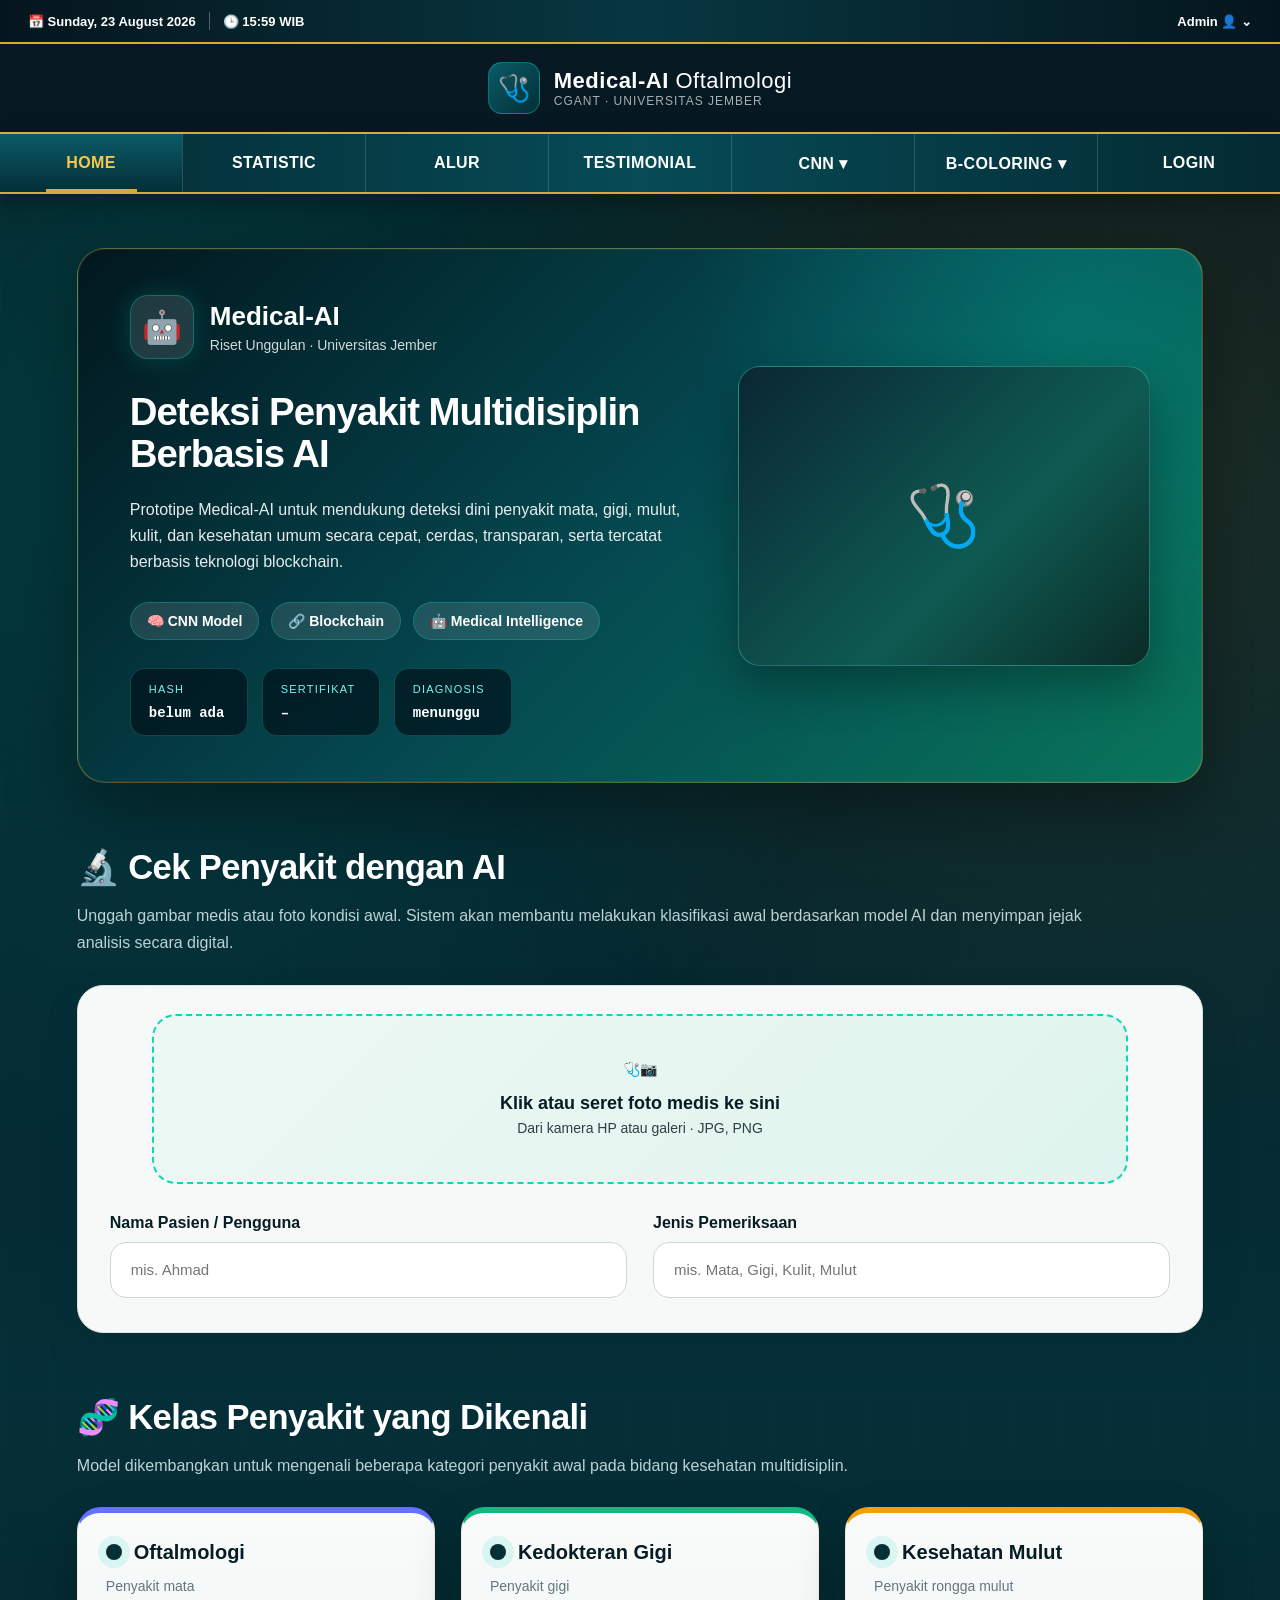
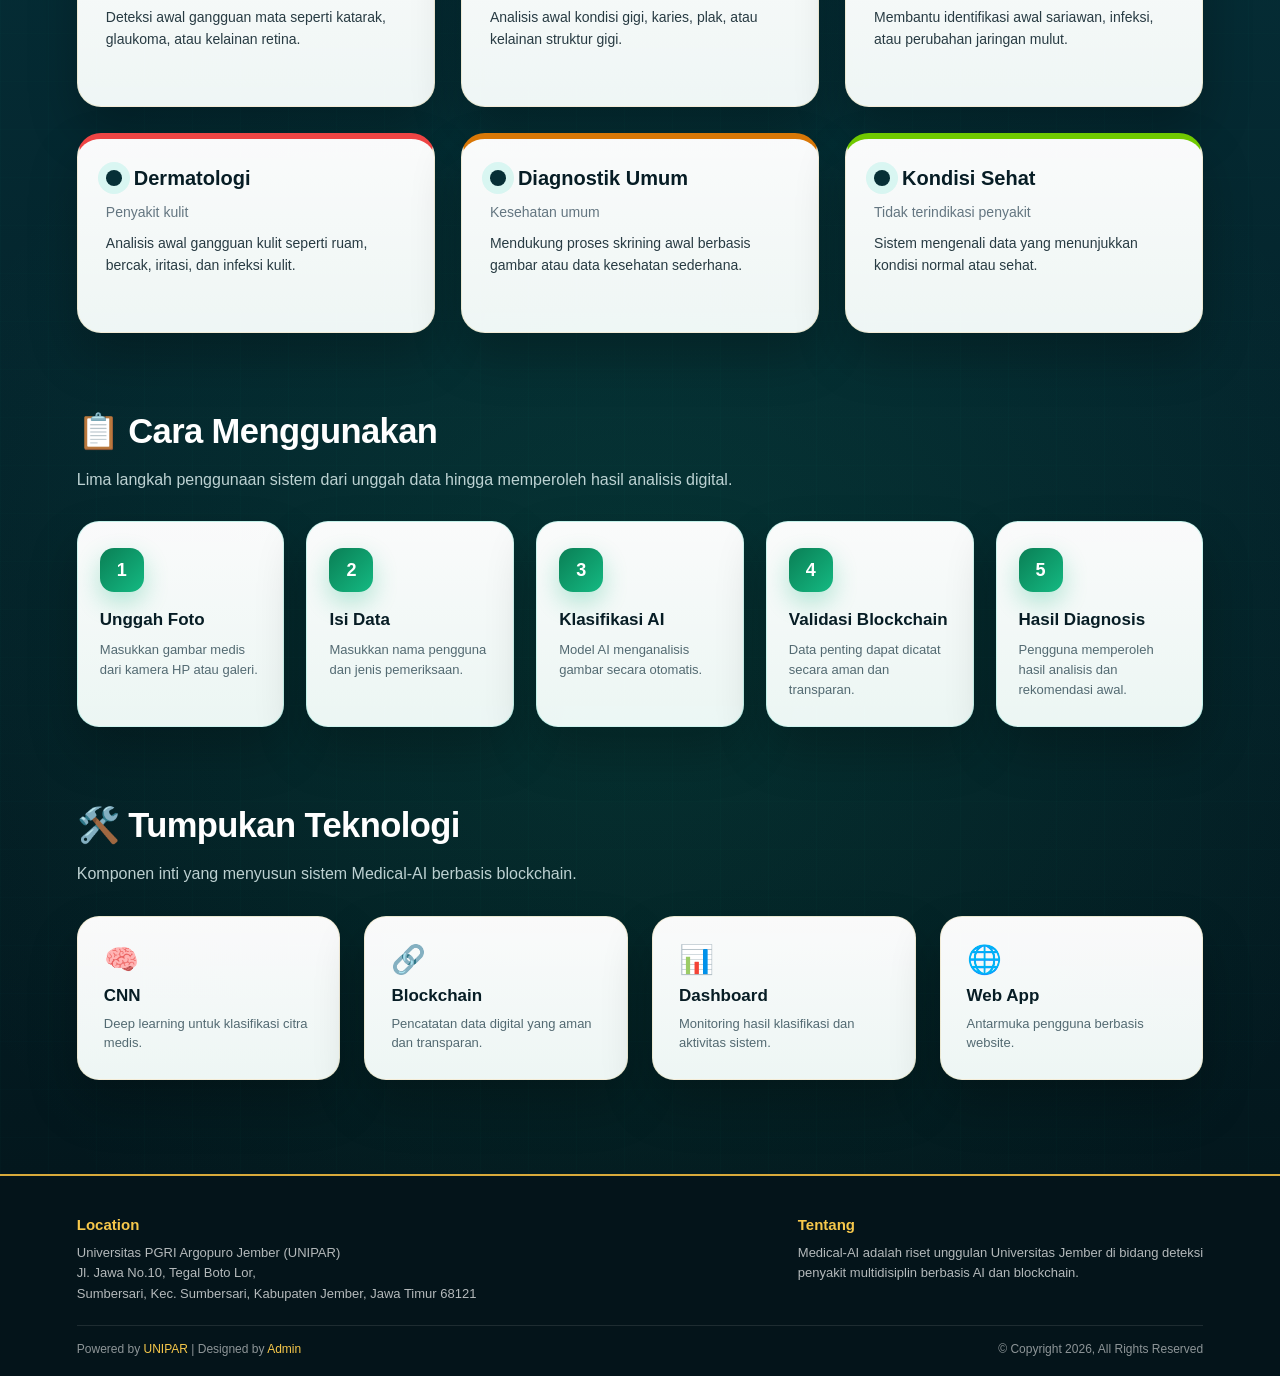
==== frontend/index.html @ 585d4dbb "first commit" ====
<!DOCTYPE html>
<html lang="id">
<head>
<meta charset="UTF-8">
<meta name="viewport" content="width=device-width, initial-scale=1.0">
<title>Medical-AI – Oftalmologi</title>
<link rel="stylesheet" href="css/style.css">
</head>
<body>

  <!-- TOPBAR -->
  <div class="topbar">
    <div class="topbar-inner">
      <div class="topbar-left">
        <span class="topbar-item">📅 Sunday, 23 August 2026</span>
        <span class="topbar-divider"></span>
        <span class="topbar-item">🕒 15:59 WIB</span>
      </div>
      <div class="topbar-right">
        <span class="topbar-item">Admin 👤 ⌄</span>
      </div>
    </div>
  </div>

  <!-- HEADER / LOGO -->
  <header class="site-header">
    <a href="#" class="logo-wrap">
      <span class="logo-badge">🩺</span>
      <div style="text-align:left;">
        <h1>Medical-AI <span style="font-weight:400;">Oftalmologi</span></h1>
        <span class="tag">CGANT · Universitas Jember</span>
      </div>
    </a>
  </header>

  <!-- NAVBAR -->
  <nav class="main-nav">
    <ul>
      <li class="active"><a href="#home">HOME</a></li>
      <li><a href="#statistic">STATISTIC</a></li>
      <li><a href="#alur">ALUR</a></li>
      <li><a href="#testimonial">TESTIMONIAL</a></li>
      <li class="has-children">
        <a href="#cnn">CNN ▾</a>
        <ul class="sub-menu">
          <li><a href="deteksi-mata.html">DETEKSI MATA</a></li>
          <li><a href="#">DETEKSI GIGI</a></li>
          <li><a href="#">DETEKSI KULIT</a></li>
        </ul>
      </li>
      <li class="has-children">
        <a href="#bcoloring">B-COLORING ▾</a>
        <ul class="sub-menu">
          <li><a href="#">REKOMENDASI PENYAKIT MATA</a></li>
          <li><a href="#">REKOMENDASI PENYAKIT GIGI</a></li>
          <li><a href="#">REKOMENDASI PENYAKIT KULIT</a></li>
        </ul>
      </li>
      <li><a href="#login">LOGIN</a></li>
    </ul>
  </nav>

  <!-- MAIN PAGE -->
  <section class="medai-page">

    <!-- HERO -->
    <div class="hero-card" id="home">
      <div class="hero-left">
        <div class="brand">
          <div class="brand-logo">🤖</div>
          <div>
            <h2>Medical-AI</h2>
            <p>Riset Unggulan · Universitas Jember</p>
          </div>
        </div>
        <h3>Deteksi Penyakit Multidisiplin Berbasis AI</h3>
        <p class="hero-desc">
          Prototipe Medical-AI untuk mendukung deteksi dini penyakit mata, gigi,
          mulut, kulit, dan kesehatan umum secara cepat, cerdas, transparan,
          serta tercatat berbasis teknologi blockchain.
        </p>
        <div class="badges">
          <span>🧠 CNN Model</span>
          <span>🔗 Blockchain</span>
          <span>🤖 Medical Intelligence</span>
        </div>
        <div class="status-grid">
          <div><small>HASH</small><strong>belum ada</strong></div>
          <div><small>SERTIFIKAT</small><strong>–</strong></div>
          <div><small>DIAGNOSIS</small><strong>menunggu</strong></div>
        </div>
      </div>
      <div class="hero-right">
        <div class="image-box">🩺</div>
      </div>
    </div>

    <!-- CHECK AI -->
    <div class="section-title">
      <h2>🔬 Cek Penyakit dengan AI</h2>
      <p>Unggah gambar medis atau foto kondisi awal. Sistem akan membantu melakukan
      klasifikasi awal berdasarkan model AI dan menyimpan jejak analisis secara digital.</p>
    </div>

    <div class="upload-card">
      <div class="upload-box">
        <input id="medai-file-upload" type="file" accept="image/*">
        <label for="medai-file-upload" class="upload-content">
          <span class="upload-icon">🩺📷</span>
          <strong>Klik atau seret foto medis ke sini</strong>
          <span>Dari kamera HP atau galeri · JPG, PNG</span>
        </label>
      </div>
      <div class="form-row">
        <div class="form-group">
          <label>Nama Pasien / Pengguna</label>
          <input type="text" placeholder="mis. Ahmad">
        </div>
        <div class="form-group">
          <label>Jenis Pemeriksaan</label>
          <input type="text" placeholder="mis. Mata, Gigi, Kulit, Mulut">
        </div>
      </div>
    </div>

    <!-- CLASSES -->
    <div class="section-title" id="statistic">
      <h2>🧬 Kelas Penyakit yang Dikenali</h2>
      <p>Model dikembangkan untuk mengenali beberapa kategori penyakit awal pada
      bidang kesehatan multidisiplin.</p>
    </div>

    <div class="class-grid">
      <div class="class-card purple">
        <h3><span class="dot"></span> Oftalmologi</h3>
        <em>Penyakit mata</em>
        <p>Deteksi awal gangguan mata seperti katarak, glaukoma, atau kelainan retina.</p>
      </div>
      <div class="class-card green">
        <h3><span class="dot"></span> Kedokteran Gigi</h3>
        <em>Penyakit gigi</em>
        <p>Analisis awal kondisi gigi, karies, plak, atau kelainan struktur gigi.</p>
      </div>
      <div class="class-card orange">
        <h3><span class="dot"></span> Kesehatan Mulut</h3>
        <em>Penyakit rongga mulut</em>
        <p>Membantu identifikasi awal sariawan, infeksi, atau perubahan jaringan mulut.</p>
      </div>
      <div class="class-card red">
        <h3><span class="dot"></span> Dermatologi</h3>
        <em>Penyakit kulit</em>
        <p>Analisis awal gangguan kulit seperti ruam, bercak, iritasi, dan infeksi kulit.</p>
      </div>
      <div class="class-card brown">
        <h3><span class="dot"></span> Diagnostik Umum</h3>
        <em>Kesehatan umum</em>
        <p>Mendukung proses skrining awal berbasis gambar atau data kesehatan sederhana.</p>
      </div>
      <div class="class-card lime">
        <h3><span class="dot"></span> Kondisi Sehat</h3>
        <em>Tidak terindikasi penyakit</em>
        <p>Sistem mengenali data yang menunjukkan kondisi normal atau sehat.</p>
      </div>
    </div>

    <!-- HOW TO USE -->
    <div class="section-title" id="alur">
      <h2>📋 Cara Menggunakan</h2>
      <p>Lima langkah penggunaan sistem dari unggah data hingga memperoleh hasil analisis digital.</p>
    </div>

    <div class="step-grid">
      <div class="step-card"><span class="num">1</span><h3>Unggah Foto</h3><p>Masukkan gambar medis dari kamera HP atau galeri.</p></div>
      <div class="step-card"><span class="num">2</span><h3>Isi Data</h3><p>Masukkan nama pengguna dan jenis pemeriksaan.</p></div>
      <div class="step-card"><span class="num">3</span><h3>Klasifikasi AI</h3><p>Model AI menganalisis gambar secara otomatis.</p></div>
      <div class="step-card"><span class="num">4</span><h3>Validasi Blockchain</h3><p>Data penting dapat dicatat secara aman dan transparan.</p></div>
      <div class="step-card"><span class="num">5</span><h3>Hasil Diagnosis</h3><p>Pengguna memperoleh hasil analisis dan rekomendasi awal.</p></div>
    </div>

    <!-- TECH STACK -->
    <div class="section-title" id="testimonial">
      <h2>🛠️ Tumpukan Teknologi</h2>
      <p>Komponen inti yang menyusun sistem Medical-AI berbasis blockchain.</p>
    </div>

    <div class="tech-grid">
      <div class="tech-card"><span class="icon">🧠</span><h3>CNN</h3><p>Deep learning untuk klasifikasi citra medis.</p></div>
      <div class="tech-card"><span class="icon">🔗</span><h3>Blockchain</h3><p>Pencatatan data digital yang aman dan transparan.</p></div>
      <div class="tech-card"><span class="icon">📊</span><h3>Dashboard</h3><p>Monitoring hasil klasifikasi dan aktivitas sistem.</p></div>
      <div class="tech-card"><span class="icon">🌐</span><h3>Web App</h3><p>Antarmuka pengguna berbasis website.</p></div>
    </div>

  </section>

  <!-- FOOTER -->
  <footer class="site-footer">
    <div class="footer-inner">
      <div>
        <h4>Location</h4>
        <p>
          Universitas PGRI Argopuro Jember (UNIPAR)<br>
          Jl. Jawa No.10, Tegal Boto Lor,<br>
          Sumbersari, Kec. Sumbersari, Kabupaten Jember, Jawa Timur 68121
        </p>
      </div>
      <div>
        <h4>Tentang</h4>
        <p>Medical-AI adalah riset unggulan Universitas Jember di bidang deteksi<br>
        penyakit multidisiplin berbasis AI dan blockchain.</p>
      </div>
    </div>
    <div class="footer-bottom">
      <div>Powered by <a href="#">UNIPAR</a> | Designed by <a href="#">Admin</a></div>
      <div>© Copyright 2026, All Rights Reserved</div>
    </div>
  </footer>

  <script>
    // Preview nama file saat upload foto
    const fileInput = document.getElementById('medai-file-upload');
    const uploadContent = document.querySelector('.upload-content strong');
    if (fileInput) {
      fileInput.addEventListener('change', () => {
        if (fileInput.files && fileInput.files[0]) {
          uploadContent.textContent = fileInput.files[0].name;
        }
      });
    }
  </script>

</body>
</html>
---- frontend/css/style.css ----
:root{
    --bg-deep:#03171d;
    --bg-mid:#052f38;
    --teal-dark:#052f38;
    --teal-navbar:#052f38;
    --gold:#d8aa3b;
    --gold-light:#f7c84b;
    --cyan:#0fd6b5;
    --green:#14b982;
    --white:#ffffff;
    --ink:#071d25;
    --muted:#536a72;
  }

  *,*::before,*::after{ box-sizing:border-box; }

  html,body{
    margin:0;
    padding:0;
    background:#061b22;
    color:var(--white);
    font-family:"Segoe UI", Arial, sans-serif;
    scroll-behavior:smooth;
  }

  a{ text-decoration:none; color:inherit; }
  ul{ list-style:none; margin:0; padding:0; }
  img{ max-width:100%; display:block; }

  /* ===================== TOPBAR ===================== */
  .topbar{
    width:100%;
    background:linear-gradient(90deg,#05151d 0%,#073741 50%,#05151d 100%);
    border-bottom:2px solid var(--gold);
    box-shadow:0 8px 24px rgba(0,0,0,.25);
  }
  .topbar-inner{
    max-width:1450px;
    margin:0 auto;
    padding:0 28px;
    min-height:42px;
    display:flex;
    align-items:center;
    justify-content:space-between;
    font-size:13px;
    font-weight:700;
  }
  .topbar-left,.topbar-right{
    display:flex;
    align-items:center;
    gap:13px;
  }
  .topbar-item{ display:inline-flex; align-items:center; gap:7px; }
  .topbar-divider{
    width:1px; height:18px;
    background:rgba(255,255,255,.3);
  }
  .topbar-right .topbar-item:hover{ color:var(--gold-light); cursor:pointer; }

  /* ===================== HEADER / LOGO ===================== */
  .site-header{
    width:100%;
    background:#061923;
    text-align:center;
    padding:18px 0;
  }
  .site-header .logo-wrap{
    display:inline-flex;
    align-items:center;
    gap:14px;
  }
  .site-header .logo-badge{
    width:52px;height:52px;border-radius:14px;
    background:linear-gradient(135deg,#0a5b67,#042f37);
    display:flex;align-items:center;justify-content:center;
    font-size:26px;
    border:1px solid rgba(0,255,231,.3);
  }
  .site-header h1{
    margin:0;
    font-size:22px;
    letter-spacing:.5px;
    color:var(--white);
  }
  .site-header span.tag{
    display:block;
    font-size:12px;
    font-weight:400;
    color:rgba(255,255,255,.65);
    letter-spacing:1px;
    text-transform:uppercase;
  }

  /* ===================== NAVBAR ===================== */
  nav.main-nav{
    width:100%;
    background:linear-gradient(90deg,#042a32 0%,#064b56 50%,#042a32 100%);
    border-top:2px solid var(--gold);
    border-bottom:2px solid var(--gold);
    box-shadow:0 8px 20px rgba(0,0,0,.26);
    position:relative;
    z-index:999;
  }
  .main-nav ul{
    display:flex;
    justify-content:center;
    max-width:1450px;
    margin:0 auto;
  }
  .main-nav > ul > li{
    flex:1 1 0;
    border-right:1px solid rgba(255,255,255,.16);
    position:relative;
  }
  .main-nav > ul > li:last-child{ border-right:none; }
  .main-nav > ul > li > a{
    display:flex;
    align-items:center;
    justify-content:center;
    gap:6px;
    height:58px;
    color:var(--white);
    font-size:16px;
    font-weight:900;
    text-transform:uppercase;
    letter-spacing:.4px;
    transition:.25s ease;
    position:relative;
  }
  .main-nav > ul > li > a::after{
    content:"";
    position:absolute;
    left:25%; right:25%; bottom:0;
    height:3px;
    background:var(--gold);
    transform:scaleX(0);
    transition:transform .25s ease;
  }
  .main-nav > ul > li.active > a,
  .main-nav > ul > li > a:hover{
    background:linear-gradient(180deg,#0a5b67 0%,#042f37 100%);
    color:var(--gold-light);
  }
  .main-nav > ul > li.active > a::after,
  .main-nav > ul > li > a:hover::after{ transform:scaleX(1); }

  .main-nav .has-children > .sub-menu{
    display:none;
    position:absolute;
    top:58px; left:0;
    width:240px;
    background:#032930;
    border-top:3px solid var(--gold);
    border-radius:0 0 10px 10px;
    box-shadow:0 15px 35px rgba(0,0,0,.38);
  }
  .main-nav .has-children:hover > .sub-menu{ display:block; }
  .main-nav .sub-menu li{ border-bottom:1px solid rgba(255,255,255,.12); }
  .main-nav .sub-menu li a{
    display:block;
    padding:15px 18px;
    font-size:13px;
    font-weight:800;
    text-transform:uppercase;
    text-align:left;
    color:var(--white);
  }
  .main-nav .sub-menu li a:hover{ background:#0a5360; color:var(--gold-light); }

  /* ===================== PAGE BACKGROUND ===================== */
  .medai-page{
    position:relative;
    padding:54px 6% 74px;
    background:
      radial-gradient(circle at 12% 8%, rgba(0,230,220,.16), transparent 30%),
      radial-gradient(circle at 88% 10%, rgba(216,170,59,.12), transparent 28%),
      radial-gradient(circle at 50% 80%, rgba(20,185,130,.12), transparent 35%),
      linear-gradient(180deg,#03171d 0%,#052f38 46%,#03171d 100%);
    overflow:hidden;
  }
  .medai-page::before{
    content:"";
    position:absolute; inset:0;
    background:
      linear-gradient(90deg, rgba(0,255,231,.05) 1px, transparent 1px),
      linear-gradient(0deg, rgba(0,255,231,.04) 1px, transparent 1px);
    background-size:48px 48px;
    opacity:.28;
    pointer-events:none;
  }
  .medai-page > *{ position:relative; z-index:2; }

  /* ===================== HERO ===================== */
  .hero-card{
    max-width:1450px;
    margin:0 auto 64px;
    padding:46px 52px;
    display:grid;
    grid-template-columns:1.16fr .84fr;
    align-items:center;
    gap:38px;
    border-radius:28px;
    background:
      radial-gradient(circle at 88% 14%, rgba(0,255,231,.16), transparent 34%),
      linear-gradient(135deg, rgba(2,22,29,.96), rgba(5,74,82,.94), rgba(7,128,98,.88));
    border:1px solid rgba(216,170,59,.42);
    box-shadow:0 28px 70px rgba(0,0,0,.36), inset 0 0 0 1px rgba(255,255,255,.05);
  }
  .brand{ display:flex; align-items:center; gap:16px; margin-bottom:32px; }
  .brand-logo{
    width:64px;height:64px;border-radius:18px;
    background:rgba(255,255,255,.12);
    border:1px solid rgba(0,255,231,.25);
    display:flex;align-items:center;justify-content:center;
    font-size:32px;
    box-shadow:0 0 26px rgba(0,255,220,.16);
  }
  .brand h2{ margin:0; font-size:26px; font-weight:900; }
  .brand p{ margin:5px 0 0; color:rgba(255,255,255,.82); font-size:14px; }

  .hero-left h3{
    font-size:clamp(28px,3vw,44px);
    line-height:1.1;
    font-weight:900;
    margin:0 0 22px;
    letter-spacing:-1px;
  }
  .hero-desc{
    color:rgba(255,255,255,.9);
    font-size:16px;
    line-height:1.6;
    max-width:820px;
    margin:0 0 28px;
  }
  .badges{ display:flex; flex-wrap:wrap; gap:12px; margin-bottom:28px; }
  .badges span{
    background:rgba(255,255,255,.11);
    border:1px solid rgba(0,255,231,.22);
    border-radius:999px;
    padding:10px 16px;
    font-size:14px;
    font-weight:800;
  }
  .status-grid{ display:flex; gap:14px; flex-wrap:wrap; }
  .status-grid div{
    min-width:118px;
    background:rgba(1,18,26,.7);
    border:1px solid rgba(97,255,245,.18);
    border-radius:15px;
    padding:14px 18px;
  }
  .status-grid small{
    display:block; font-size:11px; letter-spacing:1.2px;
    color:#78f4ed; margin-bottom:8px; text-transform:uppercase;
  }
  .status-grid strong{ font-size:14px; font-family:Consolas,monospace; }

  .image-box{
    border-radius:22px;
    overflow:hidden;
    border:1px solid rgba(109,255,247,.3);
    box-shadow:0 20px 45px rgba(0,0,0,.3);
    height:300px;
    background:linear-gradient(135deg,#0a2733,#0e5a52 60%,#0b2b26);
    display:flex;align-items:center;justify-content:center;
    font-size:60px;
  }

  /* ===================== SECTION TITLE ===================== */
  .section-title{
    max-width:1450px;
    margin:62px auto 28px;
  }
  .section-title h2{
    font-size:clamp(26px,2.7vw,40px);
    font-weight:900;
    margin:0 0 14px;
    letter-spacing:-.6px;
  }
  .section-title p{
    color:rgba(229,247,246,.82);
    font-size:16px;
    line-height:1.7;
    max-width:1020px;
    margin:0;
  }

  /* ===================== UPLOAD CARD ===================== */
  .upload-card{
    max-width:1450px;
    margin:0 auto 64px;
    background:#f7f9f9;
    border:1px solid #d7e3e0;
    border-radius:26px;
    padding:28px 32px 34px;
    box-shadow:0 18px 40px rgba(8,38,48,.1);
    color:var(--ink);
  }
  .upload-box{
    min-height:170px;
    max-width:92%;
    margin:0 auto 30px;
    background:linear-gradient(135deg,#edf8f4 0%,#dff4ee 100%);
    border:2px dashed var(--cyan);
    border-radius:24px;
    display:flex;
    align-items:center;
    justify-content:center;
    text-align:center;
    padding:22px;
    cursor:pointer;
  }
  .upload-box input[type=file]{ display:none; }
  .upload-content{ display:flex; flex-direction:column; align-items:center; gap:6px; }
  .upload-icon{ font-size:38px; margin-bottom:10px; }
  .upload-content strong{ font-size:18px; color:var(--ink); }
  .upload-content span{ font-size:14px; color:#2f3f46; }

  .form-row{
    display:grid;
    grid-template-columns:1fr 1fr;
    gap:26px;
  }
  .form-group label{
    display:block;
    font-weight:800;
    font-size:16px;
    margin-bottom:10px;
  }
  .form-group input{
    width:100%;
    height:56px;
    padding:14px 20px;
    border-radius:16px;
    border:1px solid #cad8d5;
    background:#fff;
    color:#0f2230;
    font-size:15px;
  }

  /* ===================== CLASS GRID ===================== */
  .class-grid{
    max-width:1450px;
    margin:0 auto 78px;
    display:grid;
    grid-template-columns:repeat(3,1fr);
    gap:26px;
  }
  .class-card{
    position:relative;
    min-height:200px;
    background:linear-gradient(180deg, rgba(255,255,255,.98), rgba(248,255,253,.96));
    border-radius:24px;
    padding:28px 28px 30px;
    border:1px solid rgba(216,170,59,.18);
    border-top:6px solid var(--green);
    box-shadow:0 24px 50px rgba(0,0,0,.24);
    color:var(--ink);
    transition:.28s ease;
  }
  .class-card:hover{ transform:translateY(-7px); box-shadow:0 30px 65px rgba(0,0,0,.3); }
  .class-card h3{
    display:flex; align-items:center; gap:12px;
    font-size:20px; font-weight:900; margin:0 0 14px;
  }
  .class-card h3 .dot{
    width:16px;height:16px;border-radius:50%;
    background:#062f36;
    box-shadow:0 0 0 8px rgba(15,214,181,.13);
  }
  .class-card em{ display:block; color:#647681; font-size:14px; margin-bottom:12px; font-style:normal; }
  .class-card p{ color:#283b43; font-size:14px; line-height:1.6; margin:0; }
  .class-card.purple{ border-top-color:#6672ff; }
  .class-card.green{ border-top-color:var(--green); }
  .class-card.orange{ border-top-color:#f59e0b; }
  .class-card.red{ border-top-color:#ef4444; }
  .class-card.brown{ border-top-color:#d97706; }
  .class-card.lime{ border-top-color:#70c900; }

  /* ===================== STEP GRID ===================== */
  .step-grid{
    max-width:1450px;
    margin:0 auto 78px;
    display:grid;
    grid-template-columns:repeat(5,1fr);
    gap:22px;
  }
  .step-card{
    position:relative;
    min-height:190px;
    background:linear-gradient(180deg, rgba(255,255,255,.98), rgba(245,255,252,.96));
    border:1px solid rgba(15,214,181,.18);
    border-radius:22px;
    padding:26px 22px;
    box-shadow:0 24px 50px rgba(0,0,0,.24);
    color:var(--ink);
    transition:.28s ease;
  }
  .step-card:hover{ transform:translateY(-6px); }
  .step-card .num{
    display:inline-flex; align-items:center; justify-content:center;
    width:44px; height:44px; border-radius:14px;
    background:linear-gradient(135deg,#0a7f55,#14b982);
    color:#fff; font-size:18px; font-weight:900;
    margin-bottom:18px;
    box-shadow:0 10px 24px rgba(20,185,130,.3);
  }
  .step-card h3{ font-size:17px; font-weight:900; margin:0 0 10px; }
  .step-card p{ font-size:13px; color:var(--muted); line-height:1.55; margin:0; }

  /* ===================== TECH GRID ===================== */
  .tech-grid{
    max-width:1450px;
    margin:0 auto 20px;
    display:grid;
    grid-template-columns:repeat(4,1fr);
    gap:24px;
  }
  .tech-card{
    background:linear-gradient(180deg, rgba(255,255,255,.98), rgba(247,255,253,.96));
    border:1px solid rgba(216,170,59,.18);
    border-radius:22px;
    padding:26px;
    min-height:150px;
    box-shadow:0 24px 50px rgba(0,0,0,.24);
    color:var(--ink);
    transition:.28s ease;
  }
  .tech-card:hover{ transform:translateY(-5px); }
  .tech-card .icon{ font-size:28px; display:block; margin-bottom:10px; }
  .tech-card h3{ font-size:17px; font-weight:900; margin:0 0 8px; }
  .tech-card p{ font-size:13px; color:var(--muted); line-height:1.5; margin:0; }

  /* ===================== FOOTER ===================== */
  footer.site-footer{
    background:#04141a;
    border-top:2px solid var(--gold);
    padding:40px 6% 20px;
  }
  .footer-inner{
    max-width:1450px;
    margin:0 auto;
    display:flex;
    justify-content:space-between;
    flex-wrap:wrap;
    gap:24px;
    padding-bottom:20px;
    border-bottom:1px solid rgba(255,255,255,.1);
  }
  .footer-inner h4{ margin:0 0 10px; font-size:15px; color:var(--gold-light); }
  .footer-inner p{ margin:0; font-size:13px; line-height:1.6; color:rgba(255,255,255,.7); }
  .footer-bottom{
    max-width:1450px;
    margin:0 auto;
    padding-top:16px;
    display:flex;
    justify-content:space-between;
    flex-wrap:wrap;
    gap:10px;
    font-size:12px;
    color:rgba(255,255,255,.55);
  }
  .footer-bottom a{ color:var(--gold-light); }

  /* ===================== RESPONSIVE ===================== */
  @media (max-width:1200px){
    .hero-card{ grid-template-columns:1fr; }
    .class-grid{ grid-template-columns:repeat(2,1fr); }
    .step-grid{ grid-template-columns:repeat(2,1fr); }
    .tech-grid{ grid-template-columns:repeat(2,1fr); }
  }
  @media (max-width:920px){
    .topbar-inner{ flex-direction:column; gap:8px; padding:10px 14px; }
    .main-nav ul{ flex-wrap:wrap; }
    .main-nav > ul > li{ flex:1 1 33.33%; }
    .main-nav > ul > li > a{ height:48px; font-size:13px; }
    .medai-page{ padding:42px 22px 60px; }
    .hero-card{ padding:30px 26px; }
  }
  @media (max-width:680px){
    .main-nav > ul > li{ flex:1 1 50%; }
    .class-grid,.step-grid,.tech-grid{ grid-template-columns:1fr; }
    .form-row{ grid-template-columns:1fr; }
  }

/* ===================== DETEKSI MATA: HALAMAN PREDIKSI ===================== */
.breadcrumb{
  max-width:1450px;
  margin:0 auto 18px;
  font-size:13px;
  color:rgba(255,255,255,.6);
}
.breadcrumb a{ color:var(--gold-light); }
.breadcrumb a:hover{ text-decoration:underline; }

.predict-layout{
  max-width:1450px;
  margin:0 auto 70px;
  display:grid;
  grid-template-columns:1fr 1fr;
  gap:30px;
  align-items:start;
}

.predict-panel{
  background:#f7f9f9;
  border:1px solid #d7e3e0;
  border-radius:26px;
  padding:28px 32px 34px;
  box-shadow:0 18px 40px rgba(8,38,48,.1);
  color:var(--ink);
}
.predict-panel h3{
  margin:0 0 6px;
  font-size:19px;
  font-weight:900;
}
.predict-panel > p.hint{
  margin:0 0 20px;
  font-size:13px;
  color:var(--muted);
}

.eye-preview{
  margin-top:18px;
  border-radius:18px;
  overflow:hidden;
  border:1px solid #d7e3e0;
  max-height:280px;
  display:none;
}
.eye-preview img{ width:100%; max-height:280px; object-fit:contain; background:#0e1117; }

.predict-btn{
  margin-top:20px;
  width:100%;
  height:54px;
  border:none;
  border-radius:16px;
  background:linear-gradient(135deg,#0a7f55,#14b982);
  color:#fff;
  font-size:16px;
  font-weight:900;
  letter-spacing:.3px;
  cursor:pointer;
  box-shadow:0 10px 24px rgba(20,185,130,.3);
  transition:transform .2s ease, opacity .2s ease;
}
.predict-btn:hover:not(:disabled){ transform:translateY(-2px); }
.predict-btn:disabled{ opacity:.55; cursor:not-allowed; }

.api-url-row{
  margin-top:16px;
  display:flex;
  align-items:center;
  gap:8px;
  font-size:12px;
  color:var(--muted);
}
.api-url-row input{
  flex:1;
  height:34px;
  padding:0 10px;
  border-radius:8px;
  border:1px solid #cad8d5;
  font-size:12px;
  color:#0f2230;
}

.result-panel{
  background:linear-gradient(180deg, rgba(255,255,255,.98), rgba(248,255,253,.96));
  border:1px solid rgba(216,170,59,.18);
  border-radius:26px;
  padding:28px 32px 34px;
  box-shadow:0 24px 50px rgba(0,0,0,.24);
  color:var(--ink);
  min-height:260px;
  display:flex;
  flex-direction:column;
}
.result-empty{
  margin:auto 0;
  text-align:center;
  color:var(--muted);
  font-size:14px;
  padding:40px 10px;
}
.result-empty .icon{ font-size:38px; display:block; margin-bottom:14px; }

.result-loading{
  margin:auto 0;
  text-align:center;
  color:var(--muted);
  font-size:14px;
  padding:40px 10px;
}
.spinner{
  width:34px;height:34px;
  margin:0 auto 14px;
  border-radius:50%;
  border:3px solid #d7e3e0;
  border-top-color:var(--green);
  animation:spin 0.9s linear infinite;
}
@keyframes spin{ to{ transform:rotate(360deg); } }

.result-error{
  margin:auto 0;
  text-align:center;
  padding:30px 10px;
  color:#b3261e;
  font-size:14px;
}

.result-headline{
  display:flex;
  align-items:center;
  gap:14px;
  margin-bottom:22px;
}
.result-headline .badge-dot{
  width:52px;height:52px;border-radius:16px;
  display:flex;align-items:center;justify-content:center;
  font-size:26px;
  background:rgba(20,185,130,.12);
  border:1px solid rgba(20,185,130,.3);
}
.result-headline h3{ margin:0; font-size:22px; font-weight:900; }
.result-headline span{
  display:block;
  font-size:13px;
  color:var(--muted);
  margin-top:2px;
}

.prob-row{
  margin-bottom:14px;
}
.prob-row .prob-label{
  display:flex;
  justify-content:space-between;
  font-size:13px;
  font-weight:800;
  margin-bottom:6px;
}
.prob-track{
  width:100%;
  height:10px;
  border-radius:999px;
  background:#e6efec;
  overflow:hidden;
}
.prob-fill{
  height:100%;
  border-radius:999px;
  background:linear-gradient(90deg,#0a7f55,#14b982);
  transition:width .5s ease;
}
.prob-row.top .prob-fill{ background:linear-gradient(90deg,#d8aa3b,#f7c84b); }

.result-disclaimer{
  margin-top:20px;
  padding-top:16px;
  border-top:1px solid #e2ecE8;
  font-size:12px;
  color:var(--muted);
  line-height:1.6;
}

@media (max-width:920px){
  .predict-layout{ grid-template-columns:1fr; }
}
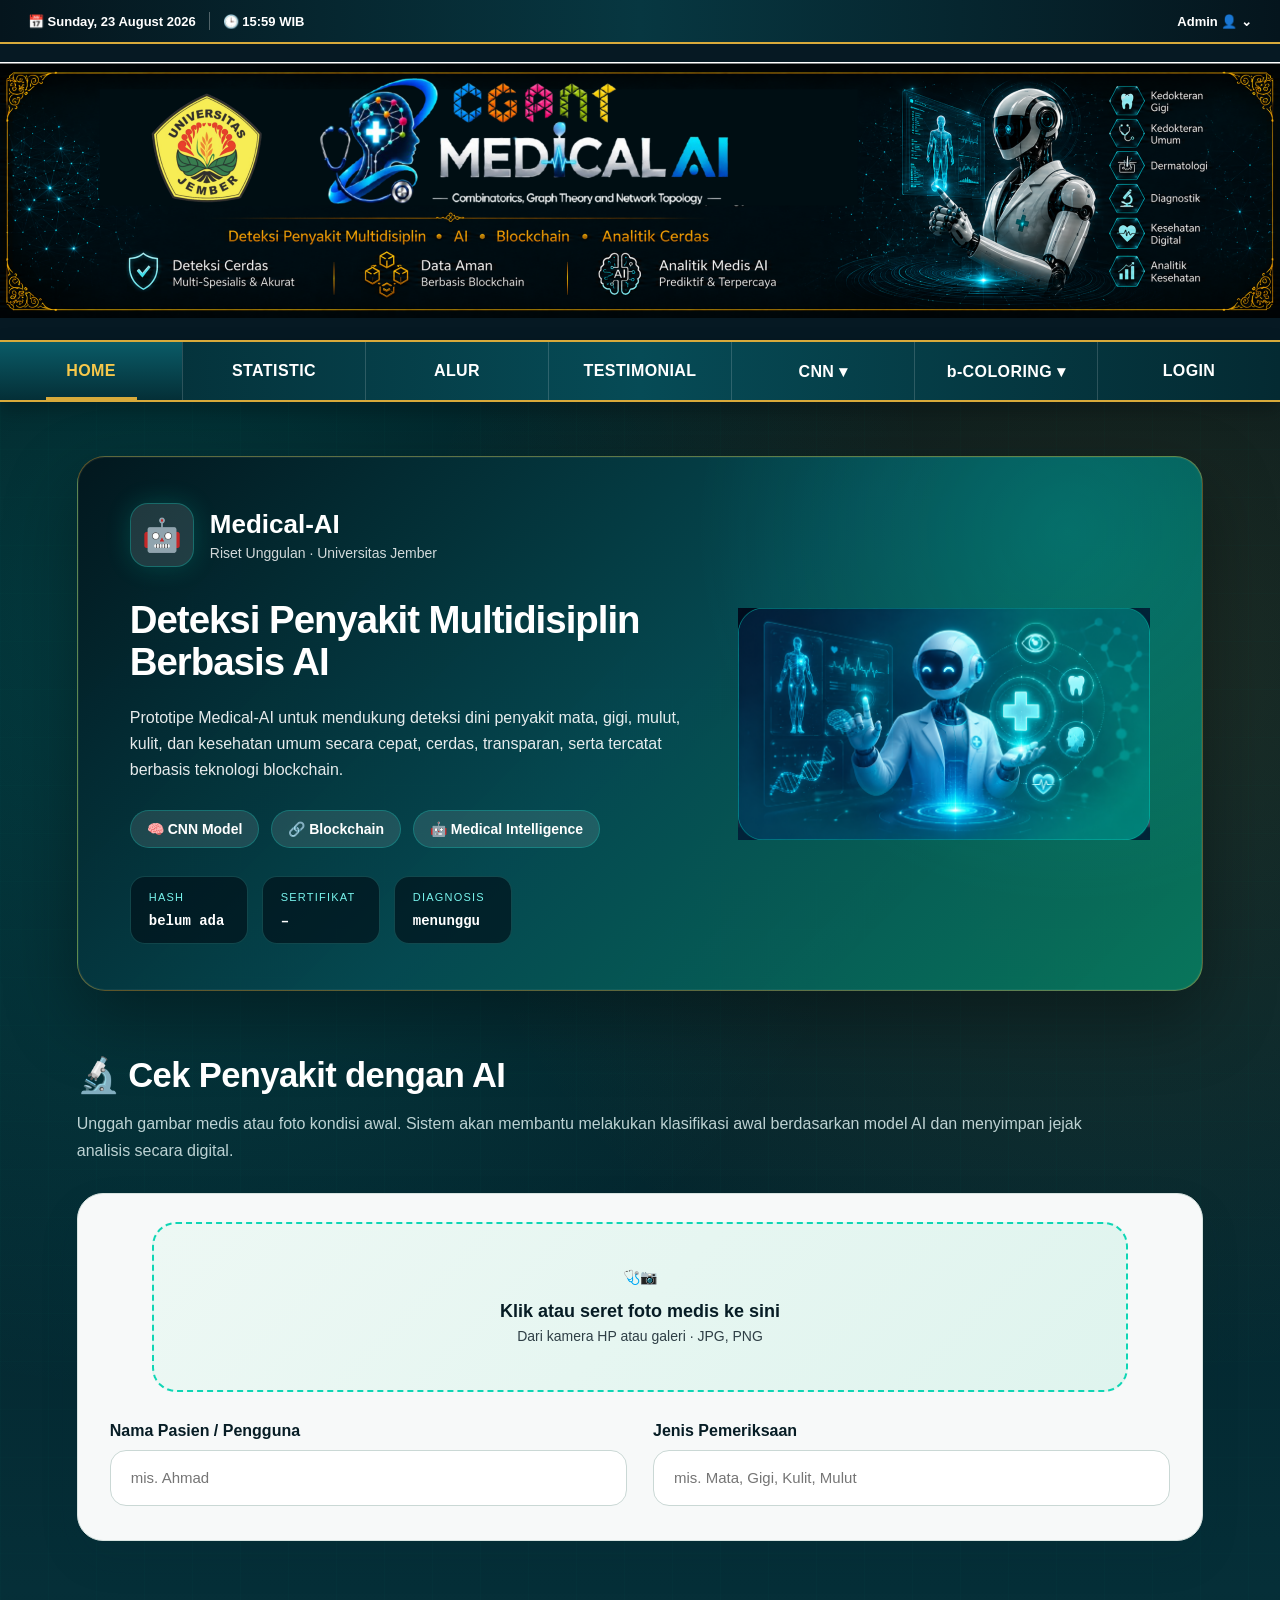
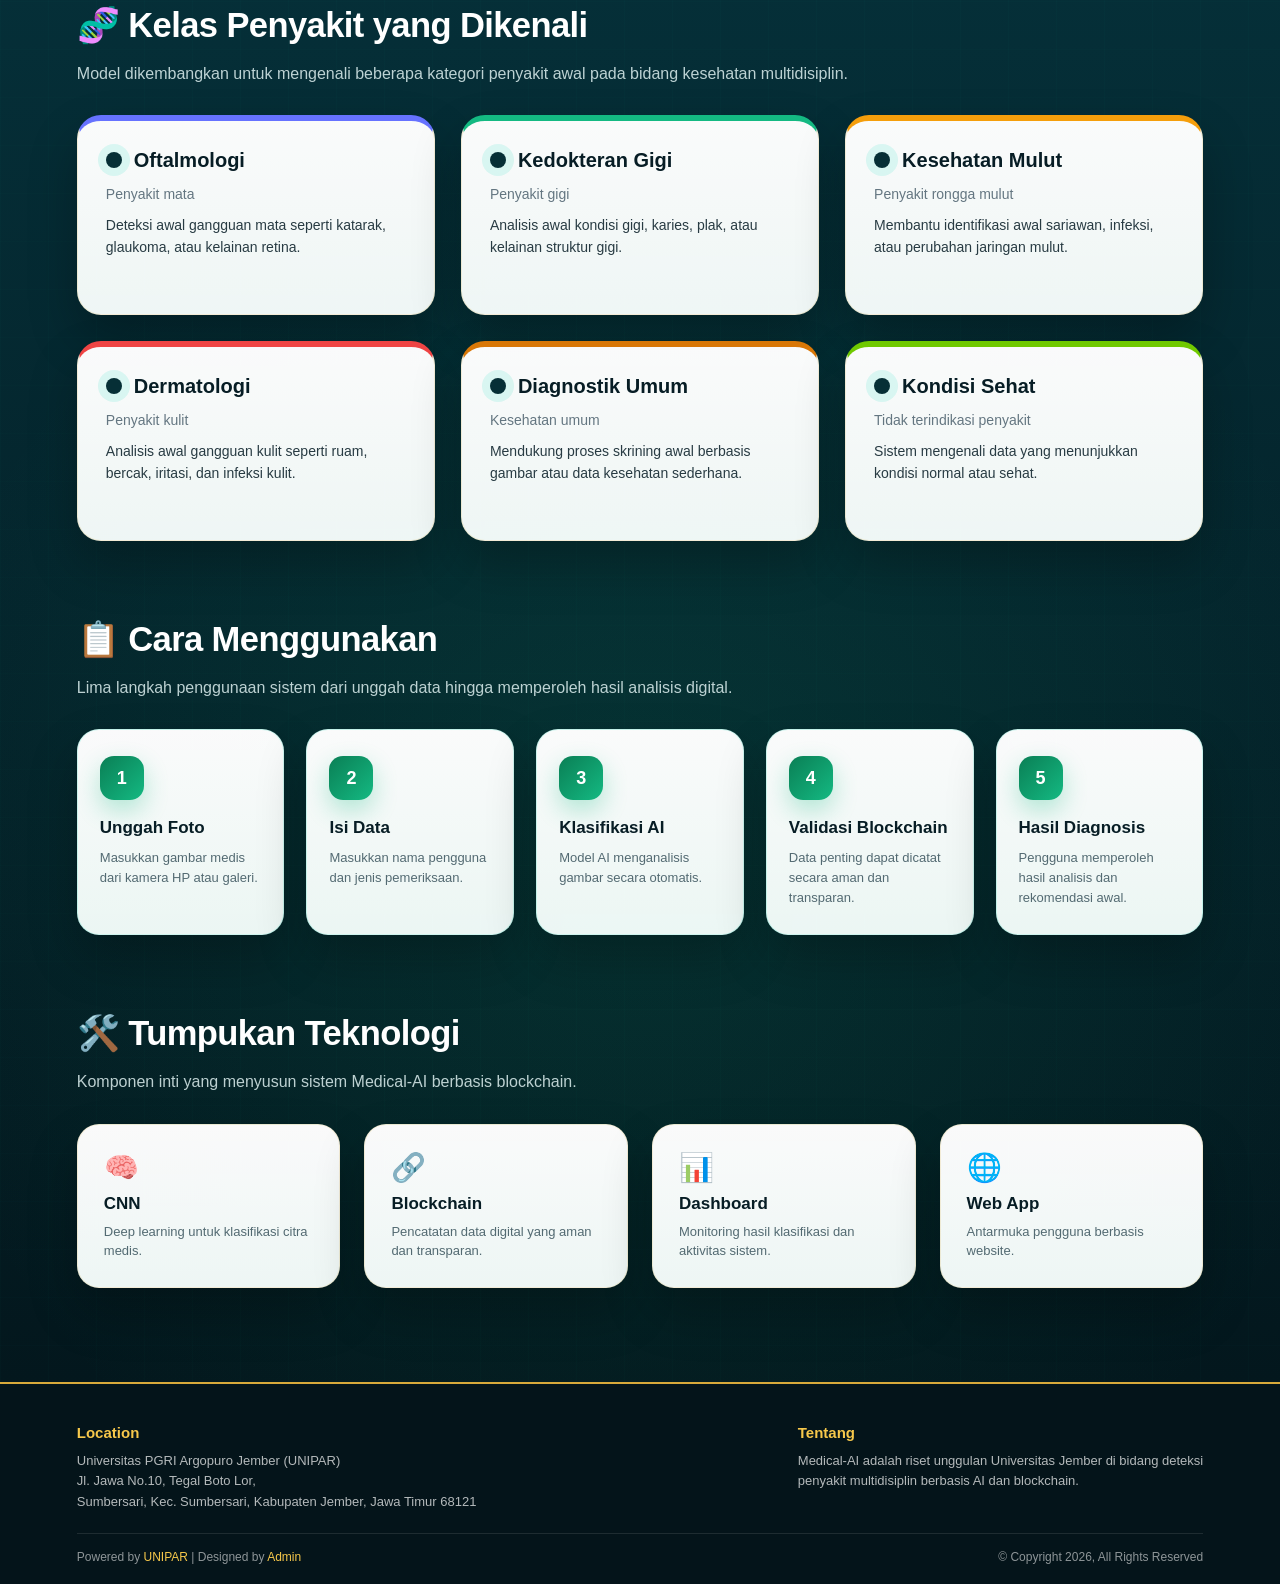
==== commit 0ec0323d: "menambahkan Logo header" ====
--- a/frontend/index.html
+++ b/frontend/index.html
@@ -1,232 +1,297 @@
-<!DOCTYPE html>
+<!doctype html>
 <html lang="id">
-<head>
-<meta charset="UTF-8">
-<meta name="viewport" content="width=device-width, initial-scale=1.0">
-<title>Medical-AI – Oftalmologi</title>
-<link rel="stylesheet" href="css/style.css">
-</head>
-<body>
-
-  <!-- TOPBAR -->
-  <div class="topbar">
-    <div class="topbar-inner">
-      <div class="topbar-left">
-        <span class="topbar-item">📅 Sunday, 23 August 2026</span>
-        <span class="topbar-divider"></span>
-        <span class="topbar-item">🕒 15:59 WIB</span>
-      </div>
-      <div class="topbar-right">
-        <span class="topbar-item">Admin 👤 ⌄</span>
+  <head>
+    <meta charset="UTF-8" />
+    <meta name="viewport" content="width=device-width, initial-scale=1.0" />
+    <title>Medical-AI – Oftalmologi</title>
+    <link rel="stylesheet" href="css/style.css" />
+  </head>
+  <body>
+    <!-- TOPBAR -->
+    <div class="topbar">
+      <div class="topbar-inner">
+        <div class="topbar-left">
+          <span class="topbar-item">📅 Sunday, 23 August 2026</span>
+          <span class="topbar-divider"></span>
+          <span class="topbar-item">🕒 15:59 WIB</span>
+        </div>
+        <div class="topbar-right">
+          <span class="topbar-item">Admin 👤 ⌄</span>
+        </div>
       </div>
     </div>
-  </div>
-
-  <!-- HEADER / LOGO -->
-  <header class="site-header">
-    <a href="#" class="logo-wrap">
-      <span class="logo-badge">🩺</span>
-      <div style="text-align:left;">
-        <h1>Medical-AI <span style="font-weight:400;">Oftalmologi</span></h1>
-        <span class="tag">CGANT · Universitas Jember</span>
-      </div>
-    </a>
-  </header>
-
-  <!-- NAVBAR -->
-  <nav class="main-nav">
-    <ul>
-      <li class="active"><a href="#home">HOME</a></li>
-      <li><a href="#statistic">STATISTIC</a></li>
-      <li><a href="#alur">ALUR</a></li>
-      <li><a href="#testimonial">TESTIMONIAL</a></li>
-      <li class="has-children">
-        <a href="#cnn">CNN ▾</a>
-        <ul class="sub-menu">
-          <li><a href="deteksi-mata.html">DETEKSI MATA</a></li>
-          <li><a href="#">DETEKSI GIGI</a></li>
-          <li><a href="#">DETEKSI KULIT</a></li>
-        </ul>
-      </li>
-      <li class="has-children">
-        <a href="#bcoloring">B-COLORING ▾</a>
-        <ul class="sub-menu">
-          <li><a href="#">REKOMENDASI PENYAKIT MATA</a></li>
-          <li><a href="#">REKOMENDASI PENYAKIT GIGI</a></li>
-          <li><a href="#">REKOMENDASI PENYAKIT KULIT</a></li>
-        </ul>
-      </li>
-      <li><a href="#login">LOGIN</a></li>
-    </ul>
-  </nav>
-
-  <!-- MAIN PAGE -->
-  <section class="medai-page">
-
-    <!-- HERO -->
-    <div class="hero-card" id="home">
-      <div class="hero-left">
-        <div class="brand">
-          <div class="brand-logo">🤖</div>
-          <div>
-            <h2>Medical-AI</h2>
-            <p>Riset Unggulan · Universitas Jember</p>
-          </div>
-        </div>
-        <h3>Deteksi Penyakit Multidisiplin Berbasis AI</h3>
-        <p class="hero-desc">
-          Prototipe Medical-AI untuk mendukung deteksi dini penyakit mata, gigi,
-          mulut, kulit, dan kesehatan umum secara cepat, cerdas, transparan,
-          serta tercatat berbasis teknologi blockchain.
-        </p>
-        <div class="badges">
-          <span>🧠 CNN Model</span>
-          <span>🔗 Blockchain</span>
-          <span>🤖 Medical Intelligence</span>
-        </div>
-        <div class="status-grid">
-          <div><small>HASH</small><strong>belum ada</strong></div>
-          <div><small>SERTIFIKAT</small><strong>–</strong></div>
-          <div><small>DIAGNOSIS</small><strong>menunggu</strong></div>
-        </div>
-      </div>
-      <div class="hero-right">
-        <div class="image-box">🩺</div>
-      </div>
-    </div>
-
-    <!-- CHECK AI -->
-    <div class="section-title">
-      <h2>🔬 Cek Penyakit dengan AI</h2>
-      <p>Unggah gambar medis atau foto kondisi awal. Sistem akan membantu melakukan
-      klasifikasi awal berdasarkan model AI dan menyimpan jejak analisis secara digital.</p>
-    </div>
-
-    <div class="upload-card">
-      <div class="upload-box">
-        <input id="medai-file-upload" type="file" accept="image/*">
-        <label for="medai-file-upload" class="upload-content">
-          <span class="upload-icon">🩺📷</span>
-          <strong>Klik atau seret foto medis ke sini</strong>
-          <span>Dari kamera HP atau galeri · JPG, PNG</span>
-        </label>
-      </div>
-      <div class="form-row">
-        <div class="form-group">
-          <label>Nama Pasien / Pengguna</label>
-          <input type="text" placeholder="mis. Ahmad">
-        </div>
-        <div class="form-group">
-          <label>Jenis Pemeriksaan</label>
-          <input type="text" placeholder="mis. Mata, Gigi, Kulit, Mulut">
-        </div>
-      </div>
-    </div>
-
-    <!-- CLASSES -->
-    <div class="section-title" id="statistic">
-      <h2>🧬 Kelas Penyakit yang Dikenali</h2>
-      <p>Model dikembangkan untuk mengenali beberapa kategori penyakit awal pada
-      bidang kesehatan multidisiplin.</p>
-    </div>
-
-    <div class="class-grid">
-      <div class="class-card purple">
-        <h3><span class="dot"></span> Oftalmologi</h3>
-        <em>Penyakit mata</em>
-        <p>Deteksi awal gangguan mata seperti katarak, glaukoma, atau kelainan retina.</p>
-      </div>
-      <div class="class-card green">
-        <h3><span class="dot"></span> Kedokteran Gigi</h3>
-        <em>Penyakit gigi</em>
-        <p>Analisis awal kondisi gigi, karies, plak, atau kelainan struktur gigi.</p>
-      </div>
-      <div class="class-card orange">
-        <h3><span class="dot"></span> Kesehatan Mulut</h3>
-        <em>Penyakit rongga mulut</em>
-        <p>Membantu identifikasi awal sariawan, infeksi, atau perubahan jaringan mulut.</p>
-      </div>
-      <div class="class-card red">
-        <h3><span class="dot"></span> Dermatologi</h3>
-        <em>Penyakit kulit</em>
-        <p>Analisis awal gangguan kulit seperti ruam, bercak, iritasi, dan infeksi kulit.</p>
-      </div>
-      <div class="class-card brown">
-        <h3><span class="dot"></span> Diagnostik Umum</h3>
-        <em>Kesehatan umum</em>
-        <p>Mendukung proses skrining awal berbasis gambar atau data kesehatan sederhana.</p>
-      </div>
-      <div class="class-card lime">
-        <h3><span class="dot"></span> Kondisi Sehat</h3>
-        <em>Tidak terindikasi penyakit</em>
-        <p>Sistem mengenali data yang menunjukkan kondisi normal atau sehat.</p>
-      </div>
-    </div>
-
-    <!-- HOW TO USE -->
-    <div class="section-title" id="alur">
-      <h2>📋 Cara Menggunakan</h2>
-      <p>Lima langkah penggunaan sistem dari unggah data hingga memperoleh hasil analisis digital.</p>
-    </div>
-
-    <div class="step-grid">
-      <div class="step-card"><span class="num">1</span><h3>Unggah Foto</h3><p>Masukkan gambar medis dari kamera HP atau galeri.</p></div>
-      <div class="step-card"><span class="num">2</span><h3>Isi Data</h3><p>Masukkan nama pengguna dan jenis pemeriksaan.</p></div>
-      <div class="step-card"><span class="num">3</span><h3>Klasifikasi AI</h3><p>Model AI menganalisis gambar secara otomatis.</p></div>
-      <div class="step-card"><span class="num">4</span><h3>Validasi Blockchain</h3><p>Data penting dapat dicatat secara aman dan transparan.</p></div>
-      <div class="step-card"><span class="num">5</span><h3>Hasil Diagnosis</h3><p>Pengguna memperoleh hasil analisis dan rekomendasi awal.</p></div>
-    </div>
-
-    <!-- TECH STACK -->
-    <div class="section-title" id="testimonial">
-      <h2>🛠️ Tumpukan Teknologi</h2>
-      <p>Komponen inti yang menyusun sistem Medical-AI berbasis blockchain.</p>
-    </div>
-
-    <div class="tech-grid">
-      <div class="tech-card"><span class="icon">🧠</span><h3>CNN</h3><p>Deep learning untuk klasifikasi citra medis.</p></div>
-      <div class="tech-card"><span class="icon">🔗</span><h3>Blockchain</h3><p>Pencatatan data digital yang aman dan transparan.</p></div>
-      <div class="tech-card"><span class="icon">📊</span><h3>Dashboard</h3><p>Monitoring hasil klasifikasi dan aktivitas sistem.</p></div>
-      <div class="tech-card"><span class="icon">🌐</span><h3>Web App</h3><p>Antarmuka pengguna berbasis website.</p></div>
-    </div>
-
-  </section>
-
-  <!-- FOOTER -->
-  <footer class="site-footer">
-    <div class="footer-inner">
-      <div>
-        <h4>Location</h4>
-        <p>
-          Universitas PGRI Argopuro Jember (UNIPAR)<br>
-          Jl. Jawa No.10, Tegal Boto Lor,<br>
-          Sumbersari, Kec. Sumbersari, Kabupaten Jember, Jawa Timur 68121
-        </p>
-      </div>
-      <div>
-        <h4>Tentang</h4>
-        <p>Medical-AI adalah riset unggulan Universitas Jember di bidang deteksi<br>
-        penyakit multidisiplin berbasis AI dan blockchain.</p>
-      </div>
-    </div>
-    <div class="footer-bottom">
-      <div>Powered by <a href="#">UNIPAR</a> | Designed by <a href="#">Admin</a></div>
-      <div>© Copyright 2026, All Rights Reserved</div>
-    </div>
-  </footer>
-
-  <script>
-    // Preview nama file saat upload foto
-    const fileInput = document.getElementById('medai-file-upload');
-    const uploadContent = document.querySelector('.upload-content strong');
-    if (fileInput) {
-      fileInput.addEventListener('change', () => {
-        if (fileInput.files && fileInput.files[0]) {
-          uploadContent.textContent = fileInput.files[0].name;
-        }
-      });
-    }
-  </script>
-
-</body>
+
+    <!-- HEADER / LOGO -->
+    <header class="site-header">
+      <a href="#" class="logo-wrap">
+        <img src="image/Header Medical.png" class="logo-img" alt="CGANT Logo" />
+
+        <div style="text-align: left">
+          <h1>Medical-AI <span style="font-weight: 400">Oftalmologi</span></h1>
+          <span class="tag">CGANT · Universitas Jember</span>
+        </div>
+      </a>
+    </header>
+
+    <!-- NAVBAR -->
+    <nav class="main-nav">
+      <ul>
+        <li class="active"><a href="#home">HOME</a></li>
+        <li><a href="#statistic">STATISTIC</a></li>
+        <li><a href="#alur">ALUR</a></li>
+        <li><a href="#testimonial">TESTIMONIAL</a></li>
+        <li class="has-children">
+          <a href="#cnn">CNN ▾</a>
+          <ul class="sub-menu">
+            <li><a href="deteksi-mata.html">DETEKSI MATA</a></li>
+            <li><a href="#">DETEKSI GIGI</a></li>
+            <li><a href="#">DETEKSI KULIT</a></li>
+          </ul>
+        </li>
+        <li class="has-children">
+          <a href="#bcoloring">b-COLORING ▾</a>
+          <ul class="sub-menu">
+            <li><a href="#">REKOMENDASI PENYAKIT MATA</a></li>
+            <li><a href="#">REKOMENDASI PENYAKIT GIGI</a></li>
+            <li><a href="#">REKOMENDASI PENYAKIT KULIT</a></li>
+          </ul>
+        </li>
+        <li><a href="#login">LOGIN</a></li>
+      </ul>
+    </nav>
+
+    <!-- MAIN PAGE -->
+    <section class="medai-page">
+      <!-- HERO -->
+      <div class="hero-card" id="home">
+        <div class="hero-left">
+          <div class="brand">
+            <div class="brand-logo">🤖</div>
+            <div>
+              <h2>Medical-AI</h2>
+              <p>Riset Unggulan · Universitas Jember</p>
+            </div>
+          </div>
+          <h3>Deteksi Penyakit Multidisiplin Berbasis AI</h3>
+          <p class="hero-desc">
+            Prototipe Medical-AI untuk mendukung deteksi dini penyakit mata,
+            gigi, mulut, kulit, dan kesehatan umum secara cepat, cerdas,
+            transparan, serta tercatat berbasis teknologi blockchain.
+          </p>
+          <div class="badges">
+            <span>🧠 CNN Model</span>
+            <span>🔗 Blockchain</span>
+            <span>🤖 Medical Intelligence</span>
+          </div>
+          <div class="status-grid">
+            <div><small>HASH</small><strong>belum ada</strong></div>
+            <div><small>SERTIFIKAT</small><strong>–</strong></div>
+            <div><small>DIAGNOSIS</small><strong>menunggu</strong></div>
+          </div>
+        </div>
+        <div class="hero-right">
+          <img src="image/Medical AI.png" alt="Medical AI Illustration" />
+        </div>
+      </div>
+
+      <!-- CHECK AI -->
+      <div class="section-title">
+        <h2>🔬 Cek Penyakit dengan AI</h2>
+        <p>
+          Unggah gambar medis atau foto kondisi awal. Sistem akan membantu
+          melakukan klasifikasi awal berdasarkan model AI dan menyimpan jejak
+          analisis secara digital.
+        </p>
+      </div>
+
+      <div class="upload-card">
+        <div class="upload-box">
+          <input id="medai-file-upload" type="file" accept="image/*" />
+          <label for="medai-file-upload" class="upload-content">
+            <span class="upload-icon">🩺📷</span>
+            <strong>Klik atau seret foto medis ke sini</strong>
+            <span>Dari kamera HP atau galeri · JPG, PNG</span>
+          </label>
+        </div>
+        <div class="form-row">
+          <div class="form-group">
+            <label>Nama Pasien / Pengguna</label>
+            <input type="text" placeholder="mis. Ahmad" />
+          </div>
+          <div class="form-group">
+            <label>Jenis Pemeriksaan</label>
+            <input type="text" placeholder="mis. Mata, Gigi, Kulit, Mulut" />
+          </div>
+        </div>
+      </div>
+
+      <!-- CLASSES -->
+      <div class="section-title" id="statistic">
+        <h2>🧬 Kelas Penyakit yang Dikenali</h2>
+        <p>
+          Model dikembangkan untuk mengenali beberapa kategori penyakit awal
+          pada bidang kesehatan multidisiplin.
+        </p>
+      </div>
+
+      <div class="class-grid">
+        <div class="class-card purple">
+          <h3><span class="dot"></span> Oftalmologi</h3>
+          <em>Penyakit mata</em>
+          <p>
+            Deteksi awal gangguan mata seperti katarak, glaukoma, atau kelainan
+            retina.
+          </p>
+        </div>
+        <div class="class-card green">
+          <h3><span class="dot"></span> Kedokteran Gigi</h3>
+          <em>Penyakit gigi</em>
+          <p>
+            Analisis awal kondisi gigi, karies, plak, atau kelainan struktur
+            gigi.
+          </p>
+        </div>
+        <div class="class-card orange">
+          <h3><span class="dot"></span> Kesehatan Mulut</h3>
+          <em>Penyakit rongga mulut</em>
+          <p>
+            Membantu identifikasi awal sariawan, infeksi, atau perubahan
+            jaringan mulut.
+          </p>
+        </div>
+        <div class="class-card red">
+          <h3><span class="dot"></span> Dermatologi</h3>
+          <em>Penyakit kulit</em>
+          <p>
+            Analisis awal gangguan kulit seperti ruam, bercak, iritasi, dan
+            infeksi kulit.
+          </p>
+        </div>
+        <div class="class-card brown">
+          <h3><span class="dot"></span> Diagnostik Umum</h3>
+          <em>Kesehatan umum</em>
+          <p>
+            Mendukung proses skrining awal berbasis gambar atau data kesehatan
+            sederhana.
+          </p>
+        </div>
+        <div class="class-card lime">
+          <h3><span class="dot"></span> Kondisi Sehat</h3>
+          <em>Tidak terindikasi penyakit</em>
+          <p>
+            Sistem mengenali data yang menunjukkan kondisi normal atau sehat.
+          </p>
+        </div>
+      </div>
+
+      <!-- HOW TO USE -->
+      <div class="section-title" id="alur">
+        <h2>📋 Cara Menggunakan</h2>
+        <p>
+          Lima langkah penggunaan sistem dari unggah data hingga memperoleh
+          hasil analisis digital.
+        </p>
+      </div>
+
+      <div class="step-grid">
+        <div class="step-card">
+          <span class="num">1</span>
+          <h3>Unggah Foto</h3>
+          <p>Masukkan gambar medis dari kamera HP atau galeri.</p>
+        </div>
+        <div class="step-card">
+          <span class="num">2</span>
+          <h3>Isi Data</h3>
+          <p>Masukkan nama pengguna dan jenis pemeriksaan.</p>
+        </div>
+        <div class="step-card">
+          <span class="num">3</span>
+          <h3>Klasifikasi AI</h3>
+          <p>Model AI menganalisis gambar secara otomatis.</p>
+        </div>
+        <div class="step-card">
+          <span class="num">4</span>
+          <h3>Validasi Blockchain</h3>
+          <p>Data penting dapat dicatat secara aman dan transparan.</p>
+        </div>
+        <div class="step-card">
+          <span class="num">5</span>
+          <h3>Hasil Diagnosis</h3>
+          <p>Pengguna memperoleh hasil analisis dan rekomendasi awal.</p>
+        </div>
+      </div>
+
+      <!-- TECH STACK -->
+      <div class="section-title" id="testimonial">
+        <h2>🛠️ Tumpukan Teknologi</h2>
+        <p>
+          Komponen inti yang menyusun sistem Medical-AI berbasis blockchain.
+        </p>
+      </div>
+
+      <div class="tech-grid">
+        <div class="tech-card">
+          <span class="icon">🧠</span>
+          <h3>CNN</h3>
+          <p>Deep learning untuk klasifikasi citra medis.</p>
+        </div>
+        <div class="tech-card">
+          <span class="icon">🔗</span>
+          <h3>Blockchain</h3>
+          <p>Pencatatan data digital yang aman dan transparan.</p>
+        </div>
+        <div class="tech-card">
+          <span class="icon">📊</span>
+          <h3>Dashboard</h3>
+          <p>Monitoring hasil klasifikasi dan aktivitas sistem.</p>
+        </div>
+        <div class="tech-card">
+          <span class="icon">🌐</span>
+          <h3>Web App</h3>
+          <p>Antarmuka pengguna berbasis website.</p>
+        </div>
+      </div>
+    </section>
+
+    <!-- FOOTER -->
+    <footer class="site-footer">
+      <div class="footer-inner">
+        <div>
+          <h4>Location</h4>
+          <p>
+            Universitas PGRI Argopuro Jember (UNIPAR)<br />
+            Jl. Jawa No.10, Tegal Boto Lor,<br />
+            Sumbersari, Kec. Sumbersari, Kabupaten Jember, Jawa Timur 68121
+          </p>
+        </div>
+        <div>
+          <h4>Tentang</h4>
+          <p>
+            Medical-AI adalah riset unggulan Universitas Jember di bidang
+            deteksi<br />
+            penyakit multidisiplin berbasis AI dan blockchain.
+          </p>
+        </div>
+      </div>
+      <div class="footer-bottom">
+        <div>
+          Powered by <a href="#">UNIPAR</a> | Designed by <a href="#">Admin</a>
+        </div>
+        <div>© Copyright 2026, All Rights Reserved</div>
+      </div>
+    </footer>
+
+    <script>
+      // Preview nama file saat upload foto
+      const fileInput = document.getElementById("medai-file-upload");
+      const uploadContent = document.querySelector(".upload-content strong");
+      if (fileInput) {
+        fileInput.addEventListener("change", () => {
+          if (fileInput.files && fileInput.files[0]) {
+            uploadContent.textContent = fileInput.files[0].name;
+          }
+        });
+      }
+    </script>
+  </body>
 </html>
--- a/frontend/css/style.css
+++ b/frontend/css/style.css
@@ -1,672 +1,947 @@
-:root{
-    --bg-deep:#03171d;
-    --bg-mid:#052f38;
-    --teal-dark:#052f38;
-    --teal-navbar:#052f38;
-    --gold:#d8aa3b;
-    --gold-light:#f7c84b;
-    --cyan:#0fd6b5;
-    --green:#14b982;
-    --white:#ffffff;
-    --ink:#071d25;
-    --muted:#536a72;
-  }
-
-  *,*::before,*::after{ box-sizing:border-box; }
-
-  html,body{
-    margin:0;
-    padding:0;
-    background:#061b22;
-    color:var(--white);
-    font-family:"Segoe UI", Arial, sans-serif;
-    scroll-behavior:smooth;
-  }
-
-  a{ text-decoration:none; color:inherit; }
-  ul{ list-style:none; margin:0; padding:0; }
-  img{ max-width:100%; display:block; }
-
-  /* ===================== TOPBAR ===================== */
-  .topbar{
-    width:100%;
-    background:linear-gradient(90deg,#05151d 0%,#073741 50%,#05151d 100%);
-    border-bottom:2px solid var(--gold);
-    box-shadow:0 8px 24px rgba(0,0,0,.25);
-  }
-  .topbar-inner{
-    max-width:1450px;
-    margin:0 auto;
-    padding:0 28px;
-    min-height:42px;
-    display:flex;
-    align-items:center;
-    justify-content:space-between;
-    font-size:13px;
-    font-weight:700;
-  }
-  .topbar-left,.topbar-right{
-    display:flex;
-    align-items:center;
-    gap:13px;
-  }
-  .topbar-item{ display:inline-flex; align-items:center; gap:7px; }
-  .topbar-divider{
-    width:1px; height:18px;
-    background:rgba(255,255,255,.3);
-  }
-  .topbar-right .topbar-item:hover{ color:var(--gold-light); cursor:pointer; }
-
-  /* ===================== HEADER / LOGO ===================== */
-  .site-header{
-    width:100%;
-    background:#061923;
-    text-align:center;
-    padding:18px 0;
-  }
-  .site-header .logo-wrap{
-    display:inline-flex;
-    align-items:center;
-    gap:14px;
-  }
-  .site-header .logo-badge{
-    width:52px;height:52px;border-radius:14px;
-    background:linear-gradient(135deg,#0a5b67,#042f37);
-    display:flex;align-items:center;justify-content:center;
-    font-size:26px;
-    border:1px solid rgba(0,255,231,.3);
-  }
-  .site-header h1{
-    margin:0;
-    font-size:22px;
-    letter-spacing:.5px;
-    color:var(--white);
-  }
-  .site-header span.tag{
-    display:block;
-    font-size:12px;
-    font-weight:400;
-    color:rgba(255,255,255,.65);
-    letter-spacing:1px;
-    text-transform:uppercase;
-  }
-
-  /* ===================== NAVBAR ===================== */
-  nav.main-nav{
-    width:100%;
-    background:linear-gradient(90deg,#042a32 0%,#064b56 50%,#042a32 100%);
-    border-top:2px solid var(--gold);
-    border-bottom:2px solid var(--gold);
-    box-shadow:0 8px 20px rgba(0,0,0,.26);
-    position:relative;
-    z-index:999;
-  }
-  .main-nav ul{
-    display:flex;
-    justify-content:center;
-    max-width:1450px;
-    margin:0 auto;
-  }
-  .main-nav > ul > li{
-    flex:1 1 0;
-    border-right:1px solid rgba(255,255,255,.16);
-    position:relative;
-  }
-  .main-nav > ul > li:last-child{ border-right:none; }
-  .main-nav > ul > li > a{
-    display:flex;
-    align-items:center;
-    justify-content:center;
-    gap:6px;
-    height:58px;
-    color:var(--white);
-    font-size:16px;
-    font-weight:900;
-    text-transform:uppercase;
-    letter-spacing:.4px;
-    transition:.25s ease;
-    position:relative;
-  }
-  .main-nav > ul > li > a::after{
-    content:"";
-    position:absolute;
-    left:25%; right:25%; bottom:0;
-    height:3px;
-    background:var(--gold);
-    transform:scaleX(0);
-    transition:transform .25s ease;
-  }
-  .main-nav > ul > li.active > a,
-  .main-nav > ul > li > a:hover{
-    background:linear-gradient(180deg,#0a5b67 0%,#042f37 100%);
-    color:var(--gold-light);
-  }
-  .main-nav > ul > li.active > a::after,
-  .main-nav > ul > li > a:hover::after{ transform:scaleX(1); }
-
-  .main-nav .has-children > .sub-menu{
-    display:none;
-    position:absolute;
-    top:58px; left:0;
-    width:240px;
-    background:#032930;
-    border-top:3px solid var(--gold);
-    border-radius:0 0 10px 10px;
-    box-shadow:0 15px 35px rgba(0,0,0,.38);
-  }
-  .main-nav .has-children:hover > .sub-menu{ display:block; }
-  .main-nav .sub-menu li{ border-bottom:1px solid rgba(255,255,255,.12); }
-  .main-nav .sub-menu li a{
-    display:block;
-    padding:15px 18px;
-    font-size:13px;
-    font-weight:800;
-    text-transform:uppercase;
-    text-align:left;
-    color:var(--white);
-  }
-  .main-nav .sub-menu li a:hover{ background:#0a5360; color:var(--gold-light); }
-
-  /* ===================== PAGE BACKGROUND ===================== */
-  .medai-page{
-    position:relative;
-    padding:54px 6% 74px;
-    background:
-      radial-gradient(circle at 12% 8%, rgba(0,230,220,.16), transparent 30%),
-      radial-gradient(circle at 88% 10%, rgba(216,170,59,.12), transparent 28%),
-      radial-gradient(circle at 50% 80%, rgba(20,185,130,.12), transparent 35%),
-      linear-gradient(180deg,#03171d 0%,#052f38 46%,#03171d 100%);
-    overflow:hidden;
-  }
-  .medai-page::before{
-    content:"";
-    position:absolute; inset:0;
-    background:
-      linear-gradient(90deg, rgba(0,255,231,.05) 1px, transparent 1px),
-      linear-gradient(0deg, rgba(0,255,231,.04) 1px, transparent 1px);
-    background-size:48px 48px;
-    opacity:.28;
-    pointer-events:none;
-  }
-  .medai-page > *{ position:relative; z-index:2; }
-
-  /* ===================== HERO ===================== */
-  .hero-card{
-    max-width:1450px;
-    margin:0 auto 64px;
-    padding:46px 52px;
-    display:grid;
-    grid-template-columns:1.16fr .84fr;
-    align-items:center;
-    gap:38px;
-    border-radius:28px;
-    background:
-      radial-gradient(circle at 88% 14%, rgba(0,255,231,.16), transparent 34%),
-      linear-gradient(135deg, rgba(2,22,29,.96), rgba(5,74,82,.94), rgba(7,128,98,.88));
-    border:1px solid rgba(216,170,59,.42);
-    box-shadow:0 28px 70px rgba(0,0,0,.36), inset 0 0 0 1px rgba(255,255,255,.05);
-  }
-  .brand{ display:flex; align-items:center; gap:16px; margin-bottom:32px; }
-  .brand-logo{
-    width:64px;height:64px;border-radius:18px;
-    background:rgba(255,255,255,.12);
-    border:1px solid rgba(0,255,231,.25);
-    display:flex;align-items:center;justify-content:center;
-    font-size:32px;
-    box-shadow:0 0 26px rgba(0,255,220,.16);
-  }
-  .brand h2{ margin:0; font-size:26px; font-weight:900; }
-  .brand p{ margin:5px 0 0; color:rgba(255,255,255,.82); font-size:14px; }
-
-  .hero-left h3{
-    font-size:clamp(28px,3vw,44px);
-    line-height:1.1;
-    font-weight:900;
-    margin:0 0 22px;
-    letter-spacing:-1px;
-  }
-  .hero-desc{
-    color:rgba(255,255,255,.9);
-    font-size:16px;
-    line-height:1.6;
-    max-width:820px;
-    margin:0 0 28px;
-  }
-  .badges{ display:flex; flex-wrap:wrap; gap:12px; margin-bottom:28px; }
-  .badges span{
-    background:rgba(255,255,255,.11);
-    border:1px solid rgba(0,255,231,.22);
-    border-radius:999px;
-    padding:10px 16px;
-    font-size:14px;
-    font-weight:800;
-  }
-  .status-grid{ display:flex; gap:14px; flex-wrap:wrap; }
-  .status-grid div{
-    min-width:118px;
-    background:rgba(1,18,26,.7);
-    border:1px solid rgba(97,255,245,.18);
-    border-radius:15px;
-    padding:14px 18px;
-  }
-  .status-grid small{
-    display:block; font-size:11px; letter-spacing:1.2px;
-    color:#78f4ed; margin-bottom:8px; text-transform:uppercase;
-  }
-  .status-grid strong{ font-size:14px; font-family:Consolas,monospace; }
-
-  .image-box{
-    border-radius:22px;
-    overflow:hidden;
-    border:1px solid rgba(109,255,247,.3);
-    box-shadow:0 20px 45px rgba(0,0,0,.3);
-    height:300px;
-    background:linear-gradient(135deg,#0a2733,#0e5a52 60%,#0b2b26);
-    display:flex;align-items:center;justify-content:center;
-    font-size:60px;
-  }
-
-  /* ===================== SECTION TITLE ===================== */
-  .section-title{
-    max-width:1450px;
-    margin:62px auto 28px;
-  }
-  .section-title h2{
-    font-size:clamp(26px,2.7vw,40px);
-    font-weight:900;
-    margin:0 0 14px;
-    letter-spacing:-.6px;
-  }
-  .section-title p{
-    color:rgba(229,247,246,.82);
-    font-size:16px;
-    line-height:1.7;
-    max-width:1020px;
-    margin:0;
-  }
-
-  /* ===================== UPLOAD CARD ===================== */
-  .upload-card{
-    max-width:1450px;
-    margin:0 auto 64px;
-    background:#f7f9f9;
-    border:1px solid #d7e3e0;
-    border-radius:26px;
-    padding:28px 32px 34px;
-    box-shadow:0 18px 40px rgba(8,38,48,.1);
-    color:var(--ink);
-  }
-  .upload-box{
-    min-height:170px;
-    max-width:92%;
-    margin:0 auto 30px;
-    background:linear-gradient(135deg,#edf8f4 0%,#dff4ee 100%);
-    border:2px dashed var(--cyan);
-    border-radius:24px;
-    display:flex;
-    align-items:center;
-    justify-content:center;
-    text-align:center;
-    padding:22px;
-    cursor:pointer;
-  }
-  .upload-box input[type=file]{ display:none; }
-  .upload-content{ display:flex; flex-direction:column; align-items:center; gap:6px; }
-  .upload-icon{ font-size:38px; margin-bottom:10px; }
-  .upload-content strong{ font-size:18px; color:var(--ink); }
-  .upload-content span{ font-size:14px; color:#2f3f46; }
-
-  .form-row{
-    display:grid;
-    grid-template-columns:1fr 1fr;
-    gap:26px;
-  }
-  .form-group label{
-    display:block;
-    font-weight:800;
-    font-size:16px;
-    margin-bottom:10px;
-  }
-  .form-group input{
-    width:100%;
-    height:56px;
-    padding:14px 20px;
-    border-radius:16px;
-    border:1px solid #cad8d5;
-    background:#fff;
-    color:#0f2230;
-    font-size:15px;
-  }
-
-  /* ===================== CLASS GRID ===================== */
-  .class-grid{
-    max-width:1450px;
-    margin:0 auto 78px;
-    display:grid;
-    grid-template-columns:repeat(3,1fr);
-    gap:26px;
-  }
-  .class-card{
-    position:relative;
-    min-height:200px;
-    background:linear-gradient(180deg, rgba(255,255,255,.98), rgba(248,255,253,.96));
-    border-radius:24px;
-    padding:28px 28px 30px;
-    border:1px solid rgba(216,170,59,.18);
-    border-top:6px solid var(--green);
-    box-shadow:0 24px 50px rgba(0,0,0,.24);
-    color:var(--ink);
-    transition:.28s ease;
-  }
-  .class-card:hover{ transform:translateY(-7px); box-shadow:0 30px 65px rgba(0,0,0,.3); }
-  .class-card h3{
-    display:flex; align-items:center; gap:12px;
-    font-size:20px; font-weight:900; margin:0 0 14px;
-  }
-  .class-card h3 .dot{
-    width:16px;height:16px;border-radius:50%;
-    background:#062f36;
-    box-shadow:0 0 0 8px rgba(15,214,181,.13);
-  }
-  .class-card em{ display:block; color:#647681; font-size:14px; margin-bottom:12px; font-style:normal; }
-  .class-card p{ color:#283b43; font-size:14px; line-height:1.6; margin:0; }
-  .class-card.purple{ border-top-color:#6672ff; }
-  .class-card.green{ border-top-color:var(--green); }
-  .class-card.orange{ border-top-color:#f59e0b; }
-  .class-card.red{ border-top-color:#ef4444; }
-  .class-card.brown{ border-top-color:#d97706; }
-  .class-card.lime{ border-top-color:#70c900; }
-
-  /* ===================== STEP GRID ===================== */
-  .step-grid{
-    max-width:1450px;
-    margin:0 auto 78px;
-    display:grid;
-    grid-template-columns:repeat(5,1fr);
-    gap:22px;
-  }
-  .step-card{
-    position:relative;
-    min-height:190px;
-    background:linear-gradient(180deg, rgba(255,255,255,.98), rgba(245,255,252,.96));
-    border:1px solid rgba(15,214,181,.18);
-    border-radius:22px;
-    padding:26px 22px;
-    box-shadow:0 24px 50px rgba(0,0,0,.24);
-    color:var(--ink);
-    transition:.28s ease;
-  }
-  .step-card:hover{ transform:translateY(-6px); }
-  .step-card .num{
-    display:inline-flex; align-items:center; justify-content:center;
-    width:44px; height:44px; border-radius:14px;
-    background:linear-gradient(135deg,#0a7f55,#14b982);
-    color:#fff; font-size:18px; font-weight:900;
-    margin-bottom:18px;
-    box-shadow:0 10px 24px rgba(20,185,130,.3);
-  }
-  .step-card h3{ font-size:17px; font-weight:900; margin:0 0 10px; }
-  .step-card p{ font-size:13px; color:var(--muted); line-height:1.55; margin:0; }
-
-  /* ===================== TECH GRID ===================== */
-  .tech-grid{
-    max-width:1450px;
-    margin:0 auto 20px;
-    display:grid;
-    grid-template-columns:repeat(4,1fr);
-    gap:24px;
-  }
-  .tech-card{
-    background:linear-gradient(180deg, rgba(255,255,255,.98), rgba(247,255,253,.96));
-    border:1px solid rgba(216,170,59,.18);
-    border-radius:22px;
-    padding:26px;
-    min-height:150px;
-    box-shadow:0 24px 50px rgba(0,0,0,.24);
-    color:var(--ink);
-    transition:.28s ease;
-  }
-  .tech-card:hover{ transform:translateY(-5px); }
-  .tech-card .icon{ font-size:28px; display:block; margin-bottom:10px; }
-  .tech-card h3{ font-size:17px; font-weight:900; margin:0 0 8px; }
-  .tech-card p{ font-size:13px; color:var(--muted); line-height:1.5; margin:0; }
-
-  /* ===================== FOOTER ===================== */
-  footer.site-footer{
-    background:#04141a;
-    border-top:2px solid var(--gold);
-    padding:40px 6% 20px;
-  }
-  .footer-inner{
-    max-width:1450px;
-    margin:0 auto;
-    display:flex;
-    justify-content:space-between;
-    flex-wrap:wrap;
-    gap:24px;
-    padding-bottom:20px;
-    border-bottom:1px solid rgba(255,255,255,.1);
-  }
-  .footer-inner h4{ margin:0 0 10px; font-size:15px; color:var(--gold-light); }
-  .footer-inner p{ margin:0; font-size:13px; line-height:1.6; color:rgba(255,255,255,.7); }
-  .footer-bottom{
-    max-width:1450px;
-    margin:0 auto;
-    padding-top:16px;
-    display:flex;
-    justify-content:space-between;
-    flex-wrap:wrap;
-    gap:10px;
-    font-size:12px;
-    color:rgba(255,255,255,.55);
-  }
-  .footer-bottom a{ color:var(--gold-light); }
-
-  /* ===================== RESPONSIVE ===================== */
-  @media (max-width:1200px){
-    .hero-card{ grid-template-columns:1fr; }
-    .class-grid{ grid-template-columns:repeat(2,1fr); }
-    .step-grid{ grid-template-columns:repeat(2,1fr); }
-    .tech-grid{ grid-template-columns:repeat(2,1fr); }
-  }
-  @media (max-width:920px){
-    .topbar-inner{ flex-direction:column; gap:8px; padding:10px 14px; }
-    .main-nav ul{ flex-wrap:wrap; }
-    .main-nav > ul > li{ flex:1 1 33.33%; }
-    .main-nav > ul > li > a{ height:48px; font-size:13px; }
-    .medai-page{ padding:42px 22px 60px; }
-    .hero-card{ padding:30px 26px; }
-  }
-  @media (max-width:680px){
-    .main-nav > ul > li{ flex:1 1 50%; }
-    .class-grid,.step-grid,.tech-grid{ grid-template-columns:1fr; }
-    .form-row{ grid-template-columns:1fr; }
-  }
+:root {
+  --bg-deep: #03171d;
+  --bg-mid: #052f38;
+  --teal-dark: #052f38;
+  --teal-navbar: #052f38;
+  --gold: #d8aa3b;
+  --gold-light: #f7c84b;
+  --cyan: #0fd6b5;
+  --green: #14b982;
+  --white: #ffffff;
+  --ink: #071d25;
+  --muted: #536a72;
+}
+
+*,
+*::before,
+*::after {
+  box-sizing: border-box;
+}
+
+html,
+body {
+  margin: 0;
+  padding: 0;
+  background: #061b22;
+  color: var(--white);
+  font-family: "Segoe UI", Arial, sans-serif;
+  scroll-behavior: smooth;
+}
+
+a {
+  text-decoration: none;
+  color: inherit;
+}
+ul {
+  list-style: none;
+  margin: 0;
+  padding: 0;
+}
+img {
+  max-width: 100%;
+  display: block;
+}
+
+/* ===================== TOPBAR ===================== */
+.topbar {
+  width: 100%;
+  background: linear-gradient(90deg, #05151d 0%, #073741 50%, #05151d 100%);
+  border-bottom: 2px solid var(--gold);
+  box-shadow: 0 8px 24px rgba(0, 0, 0, 0.25);
+}
+.topbar-inner {
+  max-width: 1450px;
+  margin: 0 auto;
+  padding: 0 28px;
+  min-height: 42px;
+  display: flex;
+  align-items: center;
+  justify-content: space-between;
+  font-size: 13px;
+  font-weight: 700;
+}
+.topbar-left,
+.topbar-right {
+  display: flex;
+  align-items: center;
+  gap: 13px;
+}
+.topbar-item {
+  display: inline-flex;
+  align-items: center;
+  gap: 7px;
+}
+.topbar-divider {
+  width: 1px;
+  height: 18px;
+  background: rgba(255, 255, 255, 0.3);
+}
+.topbar-right .topbar-item:hover {
+  color: var(--gold-light);
+  cursor: pointer;
+}
+
+/* ===================== HEADER / LOGO ===================== */
+.site-header {
+  width: 100%;
+  background: #061923;
+  text-align: center;
+  padding: 18px 0;
+}
+.site-header .logo-wrap {
+  display: inline-flex;
+  align-items: center;
+  gap: 14px;
+}
+.site-header .logo-badge {
+  width: 52px;
+  height: 52px;
+  border-radius: 14px;
+  background: linear-gradient(135deg, #0a5b67, #042f37);
+  display: flex;
+  align-items: center;
+  justify-content: center;
+  font-size: 26px;
+  border: 1px solid rgba(0, 255, 231, 0.3);
+}
+.site-header h1 {
+  margin: 0;
+  font-size: 22px;
+  letter-spacing: 0.5px;
+  color: var(--white);
+}
+.site-header span.tag {
+  display: block;
+  font-size: 12px;
+  font-weight: 400;
+  color: rgba(255, 255, 255, 0.65);
+  letter-spacing: 1px;
+  text-transform: uppercase;
+}
+
+/* ===================== NAVBAR ===================== */
+nav.main-nav {
+  width: 100%;
+  background: linear-gradient(90deg, #042a32 0%, #064b56 50%, #042a32 100%);
+  border-top: 2px solid var(--gold);
+  border-bottom: 2px solid var(--gold);
+  box-shadow: 0 8px 20px rgba(0, 0, 0, 0.26);
+  position: relative;
+  z-index: 999;
+}
+.main-nav ul {
+  display: flex;
+  justify-content: center;
+  max-width: 1450px;
+  margin: 0 auto;
+}
+.main-nav > ul > li {
+  flex: 1 1 0;
+  border-right: 1px solid rgba(255, 255, 255, 0.16);
+  position: relative;
+}
+.main-nav > ul > li:last-child {
+  border-right: none;
+}
+.main-nav > ul > li > a {
+  display: flex;
+  align-items: center;
+  justify-content: center;
+  gap: 6px;
+  height: 58px;
+  color: var(--white);
+  font-size: 16px;
+  font-weight: 900;
+  text-transform: none;
+  letter-spacing: 0.4px;
+  transition: 0.25s ease;
+  position: relative;
+}
+.main-nav > ul > li > a::after {
+  content: "";
+  position: absolute;
+  left: 25%;
+  right: 25%;
+  bottom: 0;
+  height: 3px;
+  background: var(--gold);
+  transform: scaleX(0);
+  transition: transform 0.25s ease;
+}
+.main-nav > ul > li.active > a,
+.main-nav > ul > li > a:hover {
+  background: linear-gradient(180deg, #0a5b67 0%, #042f37 100%);
+  color: var(--gold-light);
+}
+.main-nav > ul > li.active > a::after,
+.main-nav > ul > li > a:hover::after {
+  transform: scaleX(1);
+}
+
+.main-nav .has-children > .sub-menu {
+  display: none;
+  position: absolute;
+  top: 58px;
+  left: 0;
+  width: 240px;
+  background: #032930;
+  border-top: 3px solid var(--gold);
+  border-radius: 0 0 10px 10px;
+  box-shadow: 0 15px 35px rgba(0, 0, 0, 0.38);
+}
+.main-nav .has-children:hover > .sub-menu {
+  display: block;
+}
+.main-nav .sub-menu li {
+  border-bottom: 1px solid rgba(255, 255, 255, 0.12);
+}
+.main-nav .sub-menu li a {
+  display: block;
+  padding: 15px 18px;
+  font-size: 13px;
+  font-weight: 800;
+  text-transform: uppercase;
+  text-align: left;
+  color: var(--white);
+}
+.main-nav .sub-menu li a:hover {
+  background: #0a5360;
+  color: var(--gold-light);
+}
+
+/* ===================== PAGE BACKGROUND ===================== */
+.medai-page {
+  position: relative;
+  padding: 54px 6% 74px;
+  background:
+    radial-gradient(circle at 12% 8%, rgba(0, 230, 220, 0.16), transparent 30%),
+    radial-gradient(
+      circle at 88% 10%,
+      rgba(216, 170, 59, 0.12),
+      transparent 28%
+    ),
+    radial-gradient(
+      circle at 50% 80%,
+      rgba(20, 185, 130, 0.12),
+      transparent 35%
+    ),
+    linear-gradient(180deg, #03171d 0%, #052f38 46%, #03171d 100%);
+  overflow: hidden;
+}
+.medai-page::before {
+  content: "";
+  position: absolute;
+  inset: 0;
+  background:
+    linear-gradient(90deg, rgba(0, 255, 231, 0.05) 1px, transparent 1px),
+    linear-gradient(0deg, rgba(0, 255, 231, 0.04) 1px, transparent 1px);
+  background-size: 48px 48px;
+  opacity: 0.28;
+  pointer-events: none;
+}
+.medai-page > * {
+  position: relative;
+  z-index: 2;
+}
+
+/* ===================== HERO ===================== */
+.hero-card {
+  max-width: 1450px;
+  margin: 0 auto 64px;
+  padding: 46px 52px;
+  display: grid;
+  grid-template-columns: 1.16fr 0.84fr;
+  align-items: center;
+  gap: 38px;
+  border-radius: 28px;
+  background:
+    radial-gradient(
+      circle at 88% 14%,
+      rgba(0, 255, 231, 0.16),
+      transparent 34%
+    ),
+    linear-gradient(
+      135deg,
+      rgba(2, 22, 29, 0.96),
+      rgba(5, 74, 82, 0.94),
+      rgba(7, 128, 98, 0.88)
+    );
+  border: 1px solid rgba(216, 170, 59, 0.42);
+  box-shadow:
+    0 28px 70px rgba(0, 0, 0, 0.36),
+    inset 0 0 0 1px rgba(255, 255, 255, 0.05);
+}
+.brand {
+  display: flex;
+  align-items: center;
+  gap: 16px;
+  margin-bottom: 32px;
+}
+.brand-logo {
+  width: 64px;
+  height: 64px;
+  border-radius: 18px;
+  background: rgba(255, 255, 255, 0.12);
+  border: 1px solid rgba(0, 255, 231, 0.25);
+  display: flex;
+  align-items: center;
+  justify-content: center;
+  font-size: 32px;
+  box-shadow: 0 0 26px rgba(0, 255, 220, 0.16);
+}
+.brand h2 {
+  margin: 0;
+  font-size: 26px;
+  font-weight: 900;
+}
+.brand p {
+  margin: 5px 0 0;
+  color: rgba(255, 255, 255, 0.82);
+  font-size: 14px;
+}
+
+.hero-left h3 {
+  font-size: clamp(28px, 3vw, 44px);
+  line-height: 1.1;
+  font-weight: 900;
+  margin: 0 0 22px;
+  letter-spacing: -1px;
+}
+.hero-desc {
+  color: rgba(255, 255, 255, 0.9);
+  font-size: 16px;
+  line-height: 1.6;
+  max-width: 820px;
+  margin: 0 0 28px;
+}
+.badges {
+  display: flex;
+  flex-wrap: wrap;
+  gap: 12px;
+  margin-bottom: 28px;
+}
+.badges span {
+  background: rgba(255, 255, 255, 0.11);
+  border: 1px solid rgba(0, 255, 231, 0.22);
+  border-radius: 999px;
+  padding: 10px 16px;
+  font-size: 14px;
+  font-weight: 800;
+}
+.status-grid {
+  display: flex;
+  gap: 14px;
+  flex-wrap: wrap;
+}
+.status-grid div {
+  min-width: 118px;
+  background: rgba(1, 18, 26, 0.7);
+  border: 1px solid rgba(97, 255, 245, 0.18);
+  border-radius: 15px;
+  padding: 14px 18px;
+}
+.status-grid small {
+  display: block;
+  font-size: 11px;
+  letter-spacing: 1.2px;
+  color: #78f4ed;
+  margin-bottom: 8px;
+  text-transform: uppercase;
+}
+.status-grid strong {
+  font-size: 14px;
+  font-family: Consolas, monospace;
+}
+
+.image-box {
+  border-radius: 22px;
+  overflow: hidden;
+  border: 1px solid rgba(109, 255, 247, 0.3);
+  box-shadow: 0 20px 45px rgba(0, 0, 0, 0.3);
+  height: 300px;
+  background: linear-gradient(135deg, #0a2733, #0e5a52 60%, #0b2b26);
+  display: flex;
+  align-items: center;
+  justify-content: center;
+  font-size: 60px;
+}
+
+/* ===================== SECTION TITLE ===================== */
+.section-title {
+  max-width: 1450px;
+  margin: 62px auto 28px;
+}
+.section-title h2 {
+  font-size: clamp(26px, 2.7vw, 40px);
+  font-weight: 900;
+  margin: 0 0 14px;
+  letter-spacing: -0.6px;
+}
+.section-title p {
+  color: rgba(229, 247, 246, 0.82);
+  font-size: 16px;
+  line-height: 1.7;
+  max-width: 1020px;
+  margin: 0;
+}
+
+/* ===================== UPLOAD CARD ===================== */
+.upload-card {
+  max-width: 1450px;
+  margin: 0 auto 64px;
+  background: #f7f9f9;
+  border: 1px solid #d7e3e0;
+  border-radius: 26px;
+  padding: 28px 32px 34px;
+  box-shadow: 0 18px 40px rgba(8, 38, 48, 0.1);
+  color: var(--ink);
+}
+.upload-box {
+  min-height: 170px;
+  max-width: 92%;
+  margin: 0 auto 30px;
+  background: linear-gradient(135deg, #edf8f4 0%, #dff4ee 100%);
+  border: 2px dashed var(--cyan);
+  border-radius: 24px;
+  display: flex;
+  align-items: center;
+  justify-content: center;
+  text-align: center;
+  padding: 22px;
+  cursor: pointer;
+}
+.upload-box input[type="file"] {
+  display: none;
+}
+.upload-content {
+  display: flex;
+  flex-direction: column;
+  align-items: center;
+  gap: 6px;
+}
+.upload-icon {
+  font-size: 38px;
+  margin-bottom: 10px;
+}
+.upload-content strong {
+  font-size: 18px;
+  color: var(--ink);
+}
+.upload-content span {
+  font-size: 14px;
+  color: #2f3f46;
+}
+
+.form-row {
+  display: grid;
+  grid-template-columns: 1fr 1fr;
+  gap: 26px;
+}
+.form-group label {
+  display: block;
+  font-weight: 800;
+  font-size: 16px;
+  margin-bottom: 10px;
+}
+.form-group input {
+  width: 100%;
+  height: 56px;
+  padding: 14px 20px;
+  border-radius: 16px;
+  border: 1px solid #cad8d5;
+  background: #fff;
+  color: #0f2230;
+  font-size: 15px;
+}
+
+/* ===================== CLASS GRID ===================== */
+.class-grid {
+  max-width: 1450px;
+  margin: 0 auto 78px;
+  display: grid;
+  grid-template-columns: repeat(3, 1fr);
+  gap: 26px;
+}
+.class-card {
+  position: relative;
+  min-height: 200px;
+  background: linear-gradient(
+    180deg,
+    rgba(255, 255, 255, 0.98),
+    rgba(248, 255, 253, 0.96)
+  );
+  border-radius: 24px;
+  padding: 28px 28px 30px;
+  border: 1px solid rgba(216, 170, 59, 0.18);
+  border-top: 6px solid var(--green);
+  box-shadow: 0 24px 50px rgba(0, 0, 0, 0.24);
+  color: var(--ink);
+  transition: 0.28s ease;
+}
+.class-card:hover {
+  transform: translateY(-7px);
+  box-shadow: 0 30px 65px rgba(0, 0, 0, 0.3);
+}
+.class-card h3 {
+  display: flex;
+  align-items: center;
+  gap: 12px;
+  font-size: 20px;
+  font-weight: 900;
+  margin: 0 0 14px;
+}
+.class-card h3 .dot {
+  width: 16px;
+  height: 16px;
+  border-radius: 50%;
+  background: #062f36;
+  box-shadow: 0 0 0 8px rgba(15, 214, 181, 0.13);
+}
+.class-card em {
+  display: block;
+  color: #647681;
+  font-size: 14px;
+  margin-bottom: 12px;
+  font-style: normal;
+}
+.class-card p {
+  color: #283b43;
+  font-size: 14px;
+  line-height: 1.6;
+  margin: 0;
+}
+.class-card.purple {
+  border-top-color: #6672ff;
+}
+.class-card.green {
+  border-top-color: var(--green);
+}
+.class-card.orange {
+  border-top-color: #f59e0b;
+}
+.class-card.red {
+  border-top-color: #ef4444;
+}
+.class-card.brown {
+  border-top-color: #d97706;
+}
+.class-card.lime {
+  border-top-color: #70c900;
+}
+
+/* ===================== STEP GRID ===================== */
+.step-grid {
+  max-width: 1450px;
+  margin: 0 auto 78px;
+  display: grid;
+  grid-template-columns: repeat(5, 1fr);
+  gap: 22px;
+}
+.step-card {
+  position: relative;
+  min-height: 190px;
+  background: linear-gradient(
+    180deg,
+    rgba(255, 255, 255, 0.98),
+    rgba(245, 255, 252, 0.96)
+  );
+  border: 1px solid rgba(15, 214, 181, 0.18);
+  border-radius: 22px;
+  padding: 26px 22px;
+  box-shadow: 0 24px 50px rgba(0, 0, 0, 0.24);
+  color: var(--ink);
+  transition: 0.28s ease;
+}
+.step-card:hover {
+  transform: translateY(-6px);
+}
+.step-card .num {
+  display: inline-flex;
+  align-items: center;
+  justify-content: center;
+  width: 44px;
+  height: 44px;
+  border-radius: 14px;
+  background: linear-gradient(135deg, #0a7f55, #14b982);
+  color: #fff;
+  font-size: 18px;
+  font-weight: 900;
+  margin-bottom: 18px;
+  box-shadow: 0 10px 24px rgba(20, 185, 130, 0.3);
+}
+.step-card h3 {
+  font-size: 17px;
+  font-weight: 900;
+  margin: 0 0 10px;
+}
+.step-card p {
+  font-size: 13px;
+  color: var(--muted);
+  line-height: 1.55;
+  margin: 0;
+}
+
+/* ===================== TECH GRID ===================== */
+.tech-grid {
+  max-width: 1450px;
+  margin: 0 auto 20px;
+  display: grid;
+  grid-template-columns: repeat(4, 1fr);
+  gap: 24px;
+}
+.tech-card {
+  background: linear-gradient(
+    180deg,
+    rgba(255, 255, 255, 0.98),
+    rgba(247, 255, 253, 0.96)
+  );
+  border: 1px solid rgba(216, 170, 59, 0.18);
+  border-radius: 22px;
+  padding: 26px;
+  min-height: 150px;
+  box-shadow: 0 24px 50px rgba(0, 0, 0, 0.24);
+  color: var(--ink);
+  transition: 0.28s ease;
+}
+.tech-card:hover {
+  transform: translateY(-5px);
+}
+.tech-card .icon {
+  font-size: 28px;
+  display: block;
+  margin-bottom: 10px;
+}
+.tech-card h3 {
+  font-size: 17px;
+  font-weight: 900;
+  margin: 0 0 8px;
+}
+.tech-card p {
+  font-size: 13px;
+  color: var(--muted);
+  line-height: 1.5;
+  margin: 0;
+}
+
+/* ===================== FOOTER ===================== */
+footer.site-footer {
+  background: #04141a;
+  border-top: 2px solid var(--gold);
+  padding: 40px 6% 20px;
+}
+.footer-inner {
+  max-width: 1450px;
+  margin: 0 auto;
+  display: flex;
+  justify-content: space-between;
+  flex-wrap: wrap;
+  gap: 24px;
+  padding-bottom: 20px;
+  border-bottom: 1px solid rgba(255, 255, 255, 0.1);
+}
+.footer-inner h4 {
+  margin: 0 0 10px;
+  font-size: 15px;
+  color: var(--gold-light);
+}
+.footer-inner p {
+  margin: 0;
+  font-size: 13px;
+  line-height: 1.6;
+  color: rgba(255, 255, 255, 0.7);
+}
+.footer-bottom {
+  max-width: 1450px;
+  margin: 0 auto;
+  padding-top: 16px;
+  display: flex;
+  justify-content: space-between;
+  flex-wrap: wrap;
+  gap: 10px;
+  font-size: 12px;
+  color: rgba(255, 255, 255, 0.55);
+}
+.footer-bottom a {
+  color: var(--gold-light);
+}
+
+/* ===================== RESPONSIVE ===================== */
+@media (max-width: 1200px) {
+  .hero-card {
+    grid-template-columns: 1fr;
+  }
+  .class-grid {
+    grid-template-columns: repeat(2, 1fr);
+  }
+  .step-grid {
+    grid-template-columns: repeat(2, 1fr);
+  }
+  .tech-grid {
+    grid-template-columns: repeat(2, 1fr);
+  }
+}
+@media (max-width: 920px) {
+  .topbar-inner {
+    flex-direction: column;
+    gap: 8px;
+    padding: 10px 14px;
+  }
+  .main-nav ul {
+    flex-wrap: wrap;
+  }
+  .main-nav > ul > li {
+    flex: 1 1 33.33%;
+  }
+  .main-nav > ul > li > a {
+    height: 48px;
+    font-size: 13px;
+  }
+  .medai-page {
+    padding: 42px 22px 60px;
+  }
+  .hero-card {
+    padding: 30px 26px;
+  }
+}
+@media (max-width: 680px) {
+  .main-nav > ul > li {
+    flex: 1 1 50%;
+  }
+  .class-grid,
+  .step-grid,
+  .tech-grid {
+    grid-template-columns: 1fr;
+  }
+  .form-row {
+    grid-template-columns: 1fr;
+  }
+}
 
 /* ===================== DETEKSI MATA: HALAMAN PREDIKSI ===================== */
-.breadcrumb{
-  max-width:1450px;
-  margin:0 auto 18px;
-  font-size:13px;
-  color:rgba(255,255,255,.6);
-}
-.breadcrumb a{ color:var(--gold-light); }
-.breadcrumb a:hover{ text-decoration:underline; }
-
-.predict-layout{
-  max-width:1450px;
-  margin:0 auto 70px;
-  display:grid;
-  grid-template-columns:1fr 1fr;
-  gap:30px;
-  align-items:start;
-}
-
-.predict-panel{
-  background:#f7f9f9;
-  border:1px solid #d7e3e0;
-  border-radius:26px;
-  padding:28px 32px 34px;
-  box-shadow:0 18px 40px rgba(8,38,48,.1);
-  color:var(--ink);
-}
-.predict-panel h3{
-  margin:0 0 6px;
-  font-size:19px;
-  font-weight:900;
-}
-.predict-panel > p.hint{
-  margin:0 0 20px;
-  font-size:13px;
-  color:var(--muted);
-}
-
-.eye-preview{
-  margin-top:18px;
-  border-radius:18px;
-  overflow:hidden;
-  border:1px solid #d7e3e0;
-  max-height:280px;
-  display:none;
-}
-.eye-preview img{ width:100%; max-height:280px; object-fit:contain; background:#0e1117; }
-
-.predict-btn{
-  margin-top:20px;
-  width:100%;
-  height:54px;
-  border:none;
-  border-radius:16px;
-  background:linear-gradient(135deg,#0a7f55,#14b982);
-  color:#fff;
-  font-size:16px;
-  font-weight:900;
-  letter-spacing:.3px;
-  cursor:pointer;
-  box-shadow:0 10px 24px rgba(20,185,130,.3);
-  transition:transform .2s ease, opacity .2s ease;
-}
-.predict-btn:hover:not(:disabled){ transform:translateY(-2px); }
-.predict-btn:disabled{ opacity:.55; cursor:not-allowed; }
-
-.api-url-row{
-  margin-top:16px;
-  display:flex;
-  align-items:center;
-  gap:8px;
-  font-size:12px;
-  color:var(--muted);
-}
-.api-url-row input{
-  flex:1;
-  height:34px;
-  padding:0 10px;
-  border-radius:8px;
-  border:1px solid #cad8d5;
-  font-size:12px;
-  color:#0f2230;
-}
-
-.result-panel{
-  background:linear-gradient(180deg, rgba(255,255,255,.98), rgba(248,255,253,.96));
-  border:1px solid rgba(216,170,59,.18);
-  border-radius:26px;
-  padding:28px 32px 34px;
-  box-shadow:0 24px 50px rgba(0,0,0,.24);
-  color:var(--ink);
-  min-height:260px;
-  display:flex;
-  flex-direction:column;
-}
-.result-empty{
-  margin:auto 0;
-  text-align:center;
-  color:var(--muted);
-  font-size:14px;
-  padding:40px 10px;
-}
-.result-empty .icon{ font-size:38px; display:block; margin-bottom:14px; }
-
-.result-loading{
-  margin:auto 0;
-  text-align:center;
-  color:var(--muted);
-  font-size:14px;
-  padding:40px 10px;
-}
-.spinner{
-  width:34px;height:34px;
-  margin:0 auto 14px;
-  border-radius:50%;
-  border:3px solid #d7e3e0;
-  border-top-color:var(--green);
-  animation:spin 0.9s linear infinite;
-}
-@keyframes spin{ to{ transform:rotate(360deg); } }
-
-.result-error{
-  margin:auto 0;
-  text-align:center;
-  padding:30px 10px;
-  color:#b3261e;
-  font-size:14px;
-}
-
-.result-headline{
-  display:flex;
-  align-items:center;
-  gap:14px;
-  margin-bottom:22px;
-}
-.result-headline .badge-dot{
-  width:52px;height:52px;border-radius:16px;
-  display:flex;align-items:center;justify-content:center;
-  font-size:26px;
-  background:rgba(20,185,130,.12);
-  border:1px solid rgba(20,185,130,.3);
-}
-.result-headline h3{ margin:0; font-size:22px; font-weight:900; }
-.result-headline span{
-  display:block;
-  font-size:13px;
-  color:var(--muted);
-  margin-top:2px;
-}
-
-.prob-row{
-  margin-bottom:14px;
-}
-.prob-row .prob-label{
-  display:flex;
-  justify-content:space-between;
-  font-size:13px;
-  font-weight:800;
-  margin-bottom:6px;
-}
-.prob-track{
-  width:100%;
-  height:10px;
-  border-radius:999px;
-  background:#e6efec;
-  overflow:hidden;
-}
-.prob-fill{
-  height:100%;
-  border-radius:999px;
-  background:linear-gradient(90deg,#0a7f55,#14b982);
-  transition:width .5s ease;
-}
-.prob-row.top .prob-fill{ background:linear-gradient(90deg,#d8aa3b,#f7c84b); }
-
-.result-disclaimer{
-  margin-top:20px;
-  padding-top:16px;
-  border-top:1px solid #e2ecE8;
-  font-size:12px;
-  color:var(--muted);
-  line-height:1.6;
-}
-
-@media (max-width:920px){
-  .predict-layout{ grid-template-columns:1fr; }
-}
+.breadcrumb {
+  max-width: 1450px;
+  margin: 0 auto 18px;
+  font-size: 13px;
+  color: rgba(255, 255, 255, 0.6);
+}
+.breadcrumb a {
+  color: var(--gold-light);
+}
+.breadcrumb a:hover {
+  text-decoration: underline;
+}
+
+.predict-layout {
+  max-width: 1450px;
+  margin: 0 auto 70px;
+  display: grid;
+  grid-template-columns: 1fr 1fr;
+  gap: 30px;
+  align-items: start;
+}
+
+.predict-panel {
+  background: #f7f9f9;
+  border: 1px solid #d7e3e0;
+  border-radius: 26px;
+  padding: 28px 32px 34px;
+  box-shadow: 0 18px 40px rgba(8, 38, 48, 0.1);
+  color: var(--ink);
+}
+.predict-panel h3 {
+  margin: 0 0 6px;
+  font-size: 19px;
+  font-weight: 900;
+}
+.predict-panel > p.hint {
+  margin: 0 0 20px;
+  font-size: 13px;
+  color: var(--muted);
+}
+
+.eye-preview {
+  margin-top: 18px;
+  border-radius: 18px;
+  overflow: hidden;
+  border: 1px solid #d7e3e0;
+  max-height: 280px;
+  display: none;
+}
+.eye-preview img {
+  width: 100%;
+  max-height: 280px;
+  object-fit: contain;
+  background: #0e1117;
+}
+
+.predict-btn {
+  margin-top: 20px;
+  width: 100%;
+  height: 54px;
+  border: none;
+  border-radius: 16px;
+  background: linear-gradient(135deg, #0a7f55, #14b982);
+  color: #fff;
+  font-size: 16px;
+  font-weight: 900;
+  letter-spacing: 0.3px;
+  cursor: pointer;
+  box-shadow: 0 10px 24px rgba(20, 185, 130, 0.3);
+  transition:
+    transform 0.2s ease,
+    opacity 0.2s ease;
+}
+.predict-btn:hover:not(:disabled) {
+  transform: translateY(-2px);
+}
+.predict-btn:disabled {
+  opacity: 0.55;
+  cursor: not-allowed;
+}
+
+.api-url-row {
+  margin-top: 16px;
+  display: flex;
+  align-items: center;
+  gap: 8px;
+  font-size: 12px;
+  color: var(--muted);
+}
+.api-url-row input {
+  flex: 1;
+  height: 34px;
+  padding: 0 10px;
+  border-radius: 8px;
+  border: 1px solid #cad8d5;
+  font-size: 12px;
+  color: #0f2230;
+}
+
+.result-panel {
+  background: linear-gradient(
+    180deg,
+    rgba(255, 255, 255, 0.98),
+    rgba(248, 255, 253, 0.96)
+  );
+  border: 1px solid rgba(216, 170, 59, 0.18);
+  border-radius: 26px;
+  padding: 28px 32px 34px;
+  box-shadow: 0 24px 50px rgba(0, 0, 0, 0.24);
+  color: var(--ink);
+  min-height: 260px;
+  display: flex;
+  flex-direction: column;
+}
+.result-empty {
+  margin: auto 0;
+  text-align: center;
+  color: var(--muted);
+  font-size: 14px;
+  padding: 40px 10px;
+}
+.result-empty .icon {
+  font-size: 38px;
+  display: block;
+  margin-bottom: 14px;
+}
+
+.result-loading {
+  margin: auto 0;
+  text-align: center;
+  color: var(--muted);
+  font-size: 14px;
+  padding: 40px 10px;
+}
+.spinner {
+  width: 34px;
+  height: 34px;
+  margin: 0 auto 14px;
+  border-radius: 50%;
+  border: 3px solid #d7e3e0;
+  border-top-color: var(--green);
+  animation: spin 0.9s linear infinite;
+}
+@keyframes spin {
+  to {
+    transform: rotate(360deg);
+  }
+}
+
+.result-error {
+  margin: auto 0;
+  text-align: center;
+  padding: 30px 10px;
+  color: #b3261e;
+  font-size: 14px;
+}
+
+.result-headline {
+  display: flex;
+  align-items: center;
+  gap: 14px;
+  margin-bottom: 22px;
+}
+.result-headline .badge-dot {
+  width: 52px;
+  height: 52px;
+  border-radius: 16px;
+  display: flex;
+  align-items: center;
+  justify-content: center;
+  font-size: 26px;
+  background: rgba(20, 185, 130, 0.12);
+  border: 1px solid rgba(20, 185, 130, 0.3);
+}
+.result-headline h3 {
+  margin: 0;
+  font-size: 22px;
+  font-weight: 900;
+}
+.result-headline span {
+  display: block;
+  font-size: 13px;
+  color: var(--muted);
+  margin-top: 2px;
+}
+
+.prob-row {
+  margin-bottom: 14px;
+}
+.prob-row .prob-label {
+  display: flex;
+  justify-content: space-between;
+  font-size: 13px;
+  font-weight: 800;
+  margin-bottom: 6px;
+}
+.prob-track {
+  width: 100%;
+  height: 10px;
+  border-radius: 999px;
+  background: #e6efec;
+  overflow: hidden;
+}
+.prob-fill {
+  height: 100%;
+  border-radius: 999px;
+  background: linear-gradient(90deg, #0a7f55, #14b982);
+  transition: width 0.5s ease;
+}
+.prob-row.top .prob-fill {
+  background: linear-gradient(90deg, #d8aa3b, #f7c84b);
+}
+
+.result-disclaimer {
+  margin-top: 20px;
+  padding-top: 16px;
+  border-top: 1px solid #e2ece8;
+  font-size: 12px;
+  color: var(--muted);
+  line-height: 1.6;
+}
+
+@media (max-width: 920px) {
+  .predict-layout {
+    grid-template-columns: 1fr;
+  }
+}
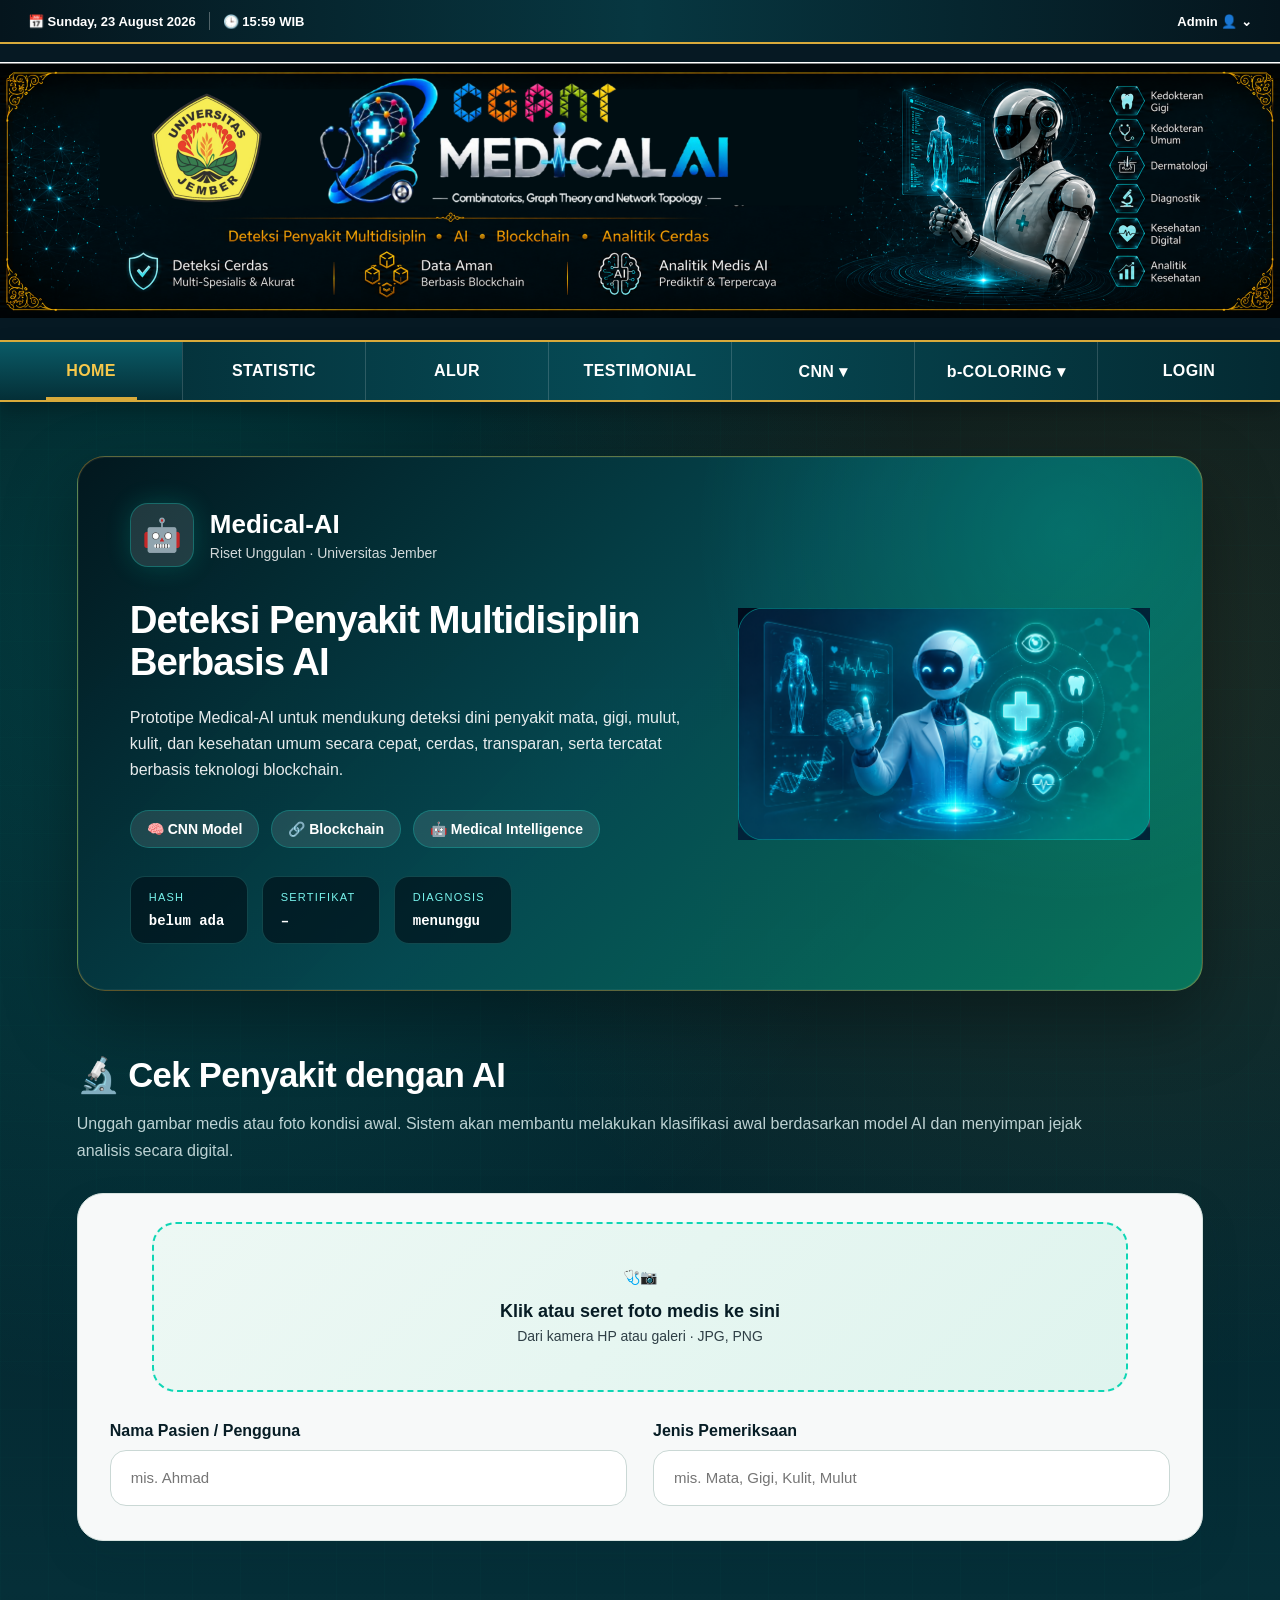
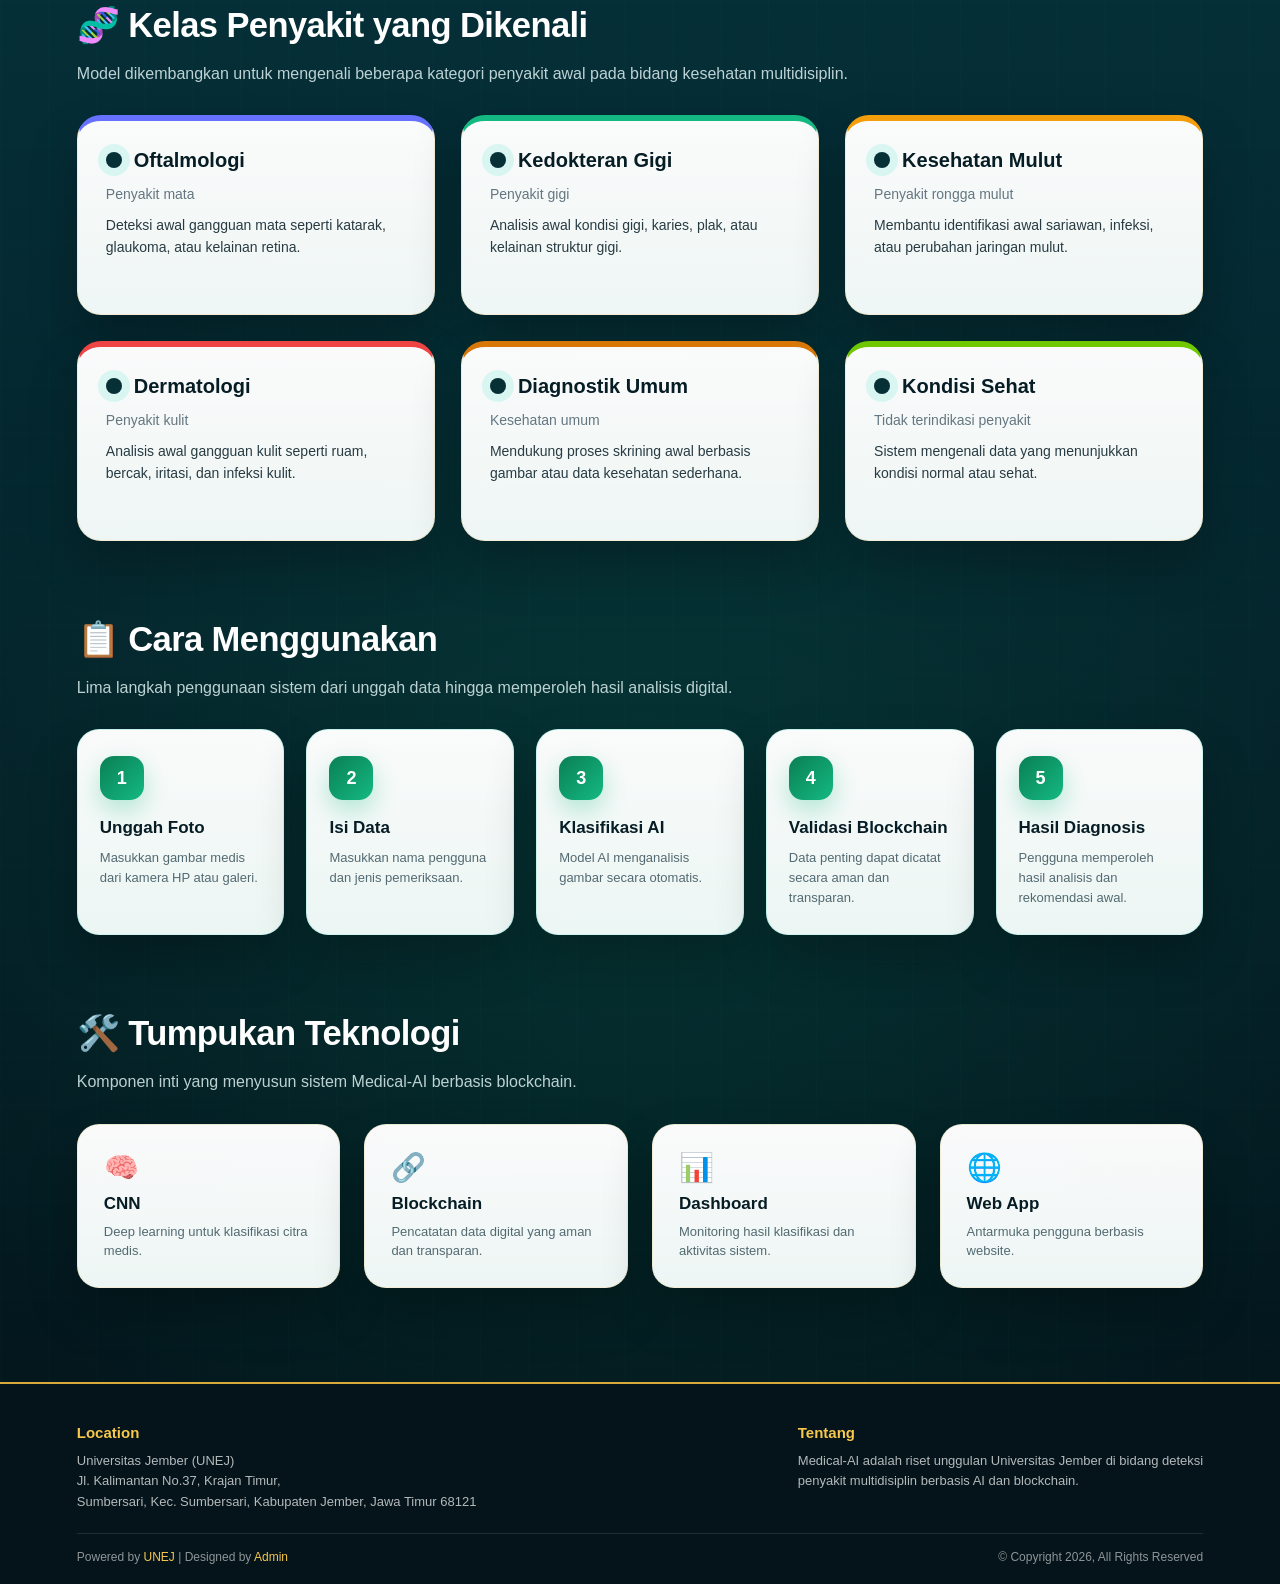
==== commit ea3bfd52: "content: samakan nama institusi ke UNEJ di kedua halaman index.html sudah diubah dari UNIPAR ke Univ" ====
--- a/frontend/index.html
+++ b/frontend/index.html
@@ -259,8 +259,8 @@
         <div>
           <h4>Location</h4>
           <p>
-            Universitas PGRI Argopuro Jember (UNIPAR)<br />
-            Jl. Jawa No.10, Tegal Boto Lor,<br />
+            Universitas Jember (UNEJ)<br />
+            Jl. Kalimantan No.37, Krajan Timur,<br />
             Sumbersari, Kec. Sumbersari, Kabupaten Jember, Jawa Timur 68121
           </p>
         </div>
@@ -275,7 +275,7 @@
       </div>
       <div class="footer-bottom">
         <div>
-          Powered by <a href="#">UNIPAR</a> | Designed by <a href="#">Admin</a>
+          Powered by <a href="#">UNEJ</a> | Designed by <a href="#">Admin</a>
         </div>
         <div>© Copyright 2026, All Rights Reserved</div>
       </div>
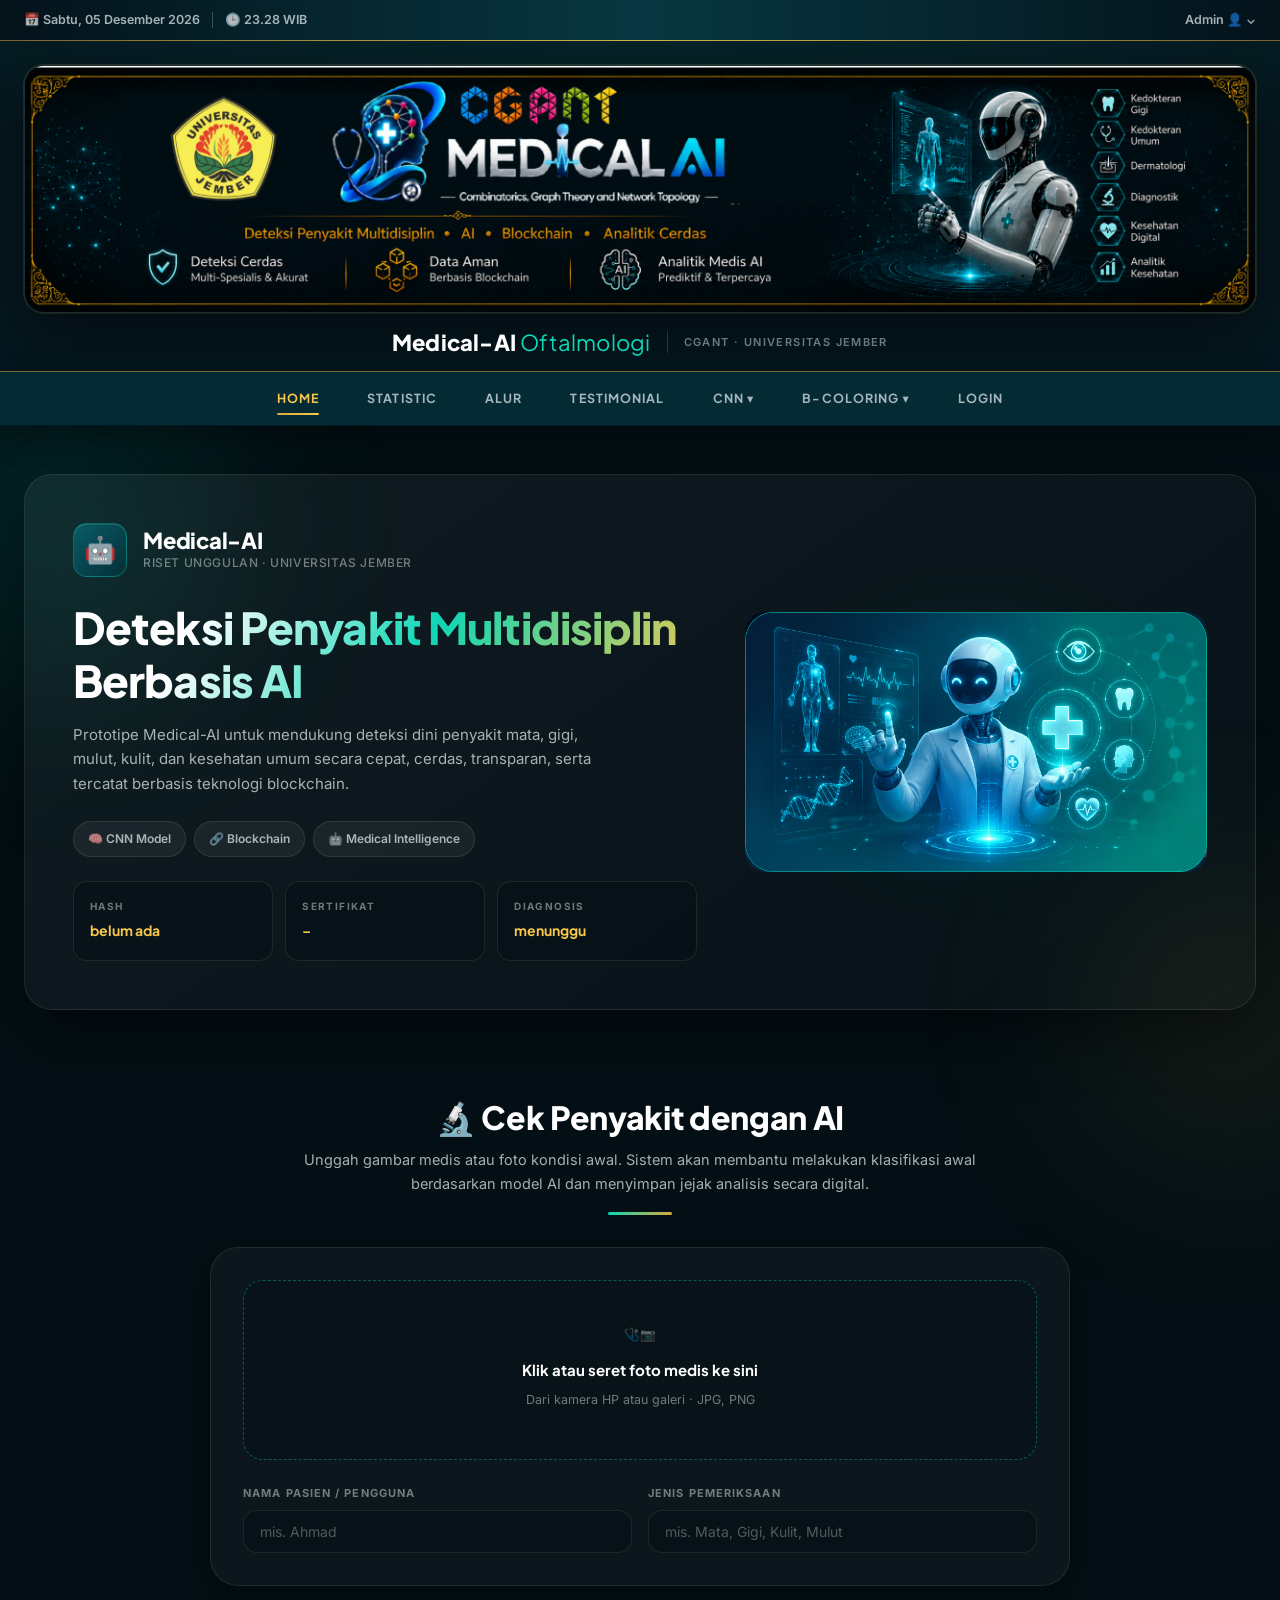
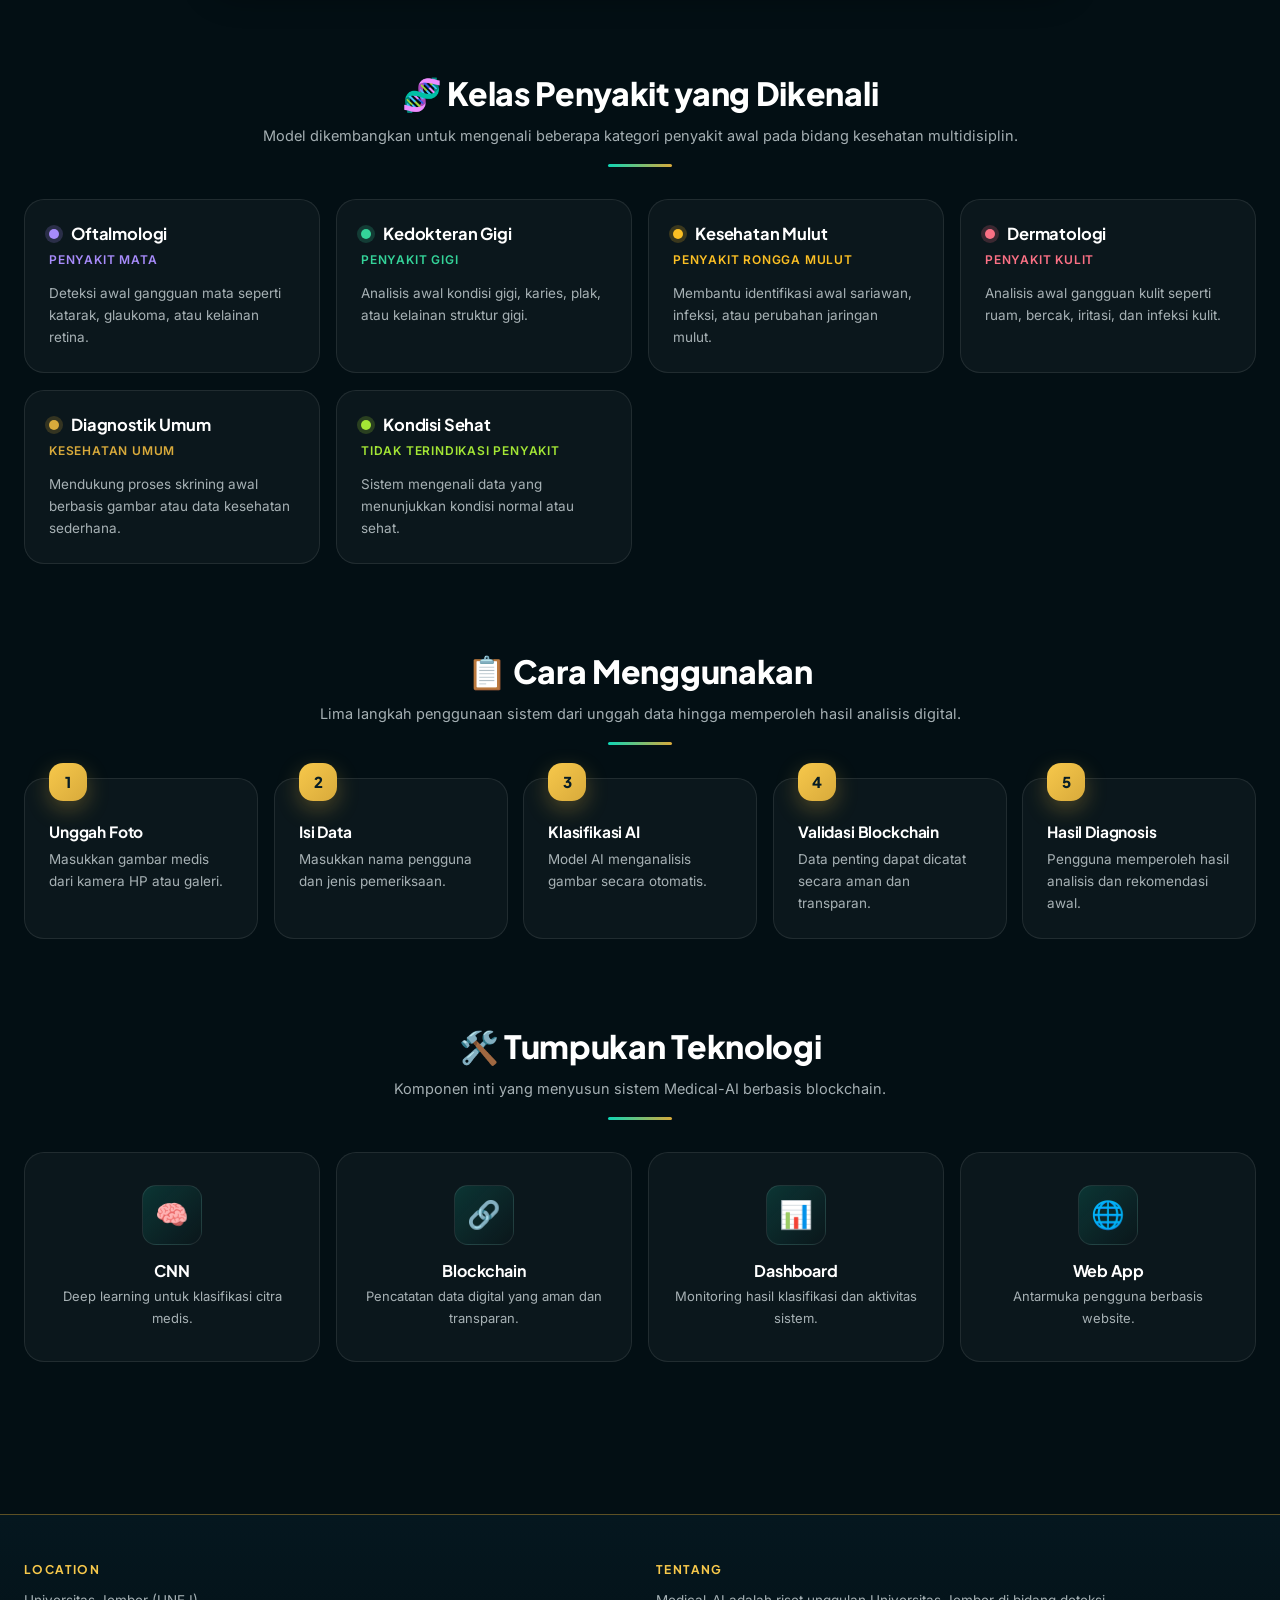
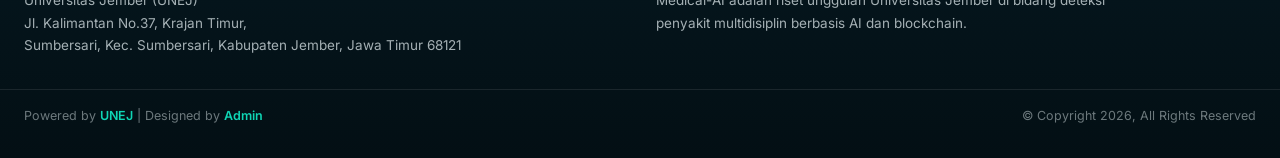
==== commit ab72736b: "feat(ui): rombak tampilan kedua halaman + perbaiki 5 bug tata letak Perombakan visual dan perbaikan " ====
--- a/frontend/index.html
+++ b/frontend/index.html
@@ -11,9 +11,9 @@
     <div class="topbar">
       <div class="topbar-inner">
         <div class="topbar-left">
-          <span class="topbar-item">📅 Sunday, 23 August 2026</span>
+          <span class="topbar-item" id="topbar-date">📅 –</span>
           <span class="topbar-divider"></span>
-          <span class="topbar-item">🕒 15:59 WIB</span>
+          <span class="topbar-item" id="topbar-time">🕒 –</span>
         </div>
         <div class="topbar-right">
           <span class="topbar-item">Admin 👤 ⌄</span>
@@ -26,8 +26,9 @@
       <a href="#" class="logo-wrap">
         <img src="image/Header Medical.png" class="logo-img" alt="CGANT Logo" />
 
-        <div style="text-align: left">
-          <h1>Medical-AI <span style="font-weight: 400">Oftalmologi</span></h1>
+        <div class="logo-caption">
+          <h1>Medical-AI <span>Oftalmologi</span></h1>
+          <span class="caption-sep" aria-hidden="true"></span>
           <span class="tag">CGANT · Universitas Jember</span>
         </div>
       </a>
@@ -35,7 +36,16 @@
 
     <!-- NAVBAR -->
     <nav class="main-nav">
-      <ul>
+      <button
+        class="nav-toggle"
+        type="button"
+        aria-expanded="false"
+        aria-controls="nav-menu"
+      >
+        <span class="bars" aria-hidden="true"></span>
+        Menu
+      </button>
+      <ul id="nav-menu">
         <li class="active"><a href="#home">HOME</a></li>
         <li><a href="#statistic">STATISTIC</a></li>
         <li><a href="#alur">ALUR</a></li>
@@ -293,5 +303,6 @@
         });
       }
     </script>
+    <script src="js/site.js"></script>
   </body>
 </html>
--- a/frontend/css/style.css
+++ b/frontend/css/style.css
@@ -1,15 +1,83 @@
+@import url("https://fonts.googleapis.com/css2?family=Plus+Jakarta+Sans:wght@500;600;700;800&family=Inter:wght@400;500;600;700&display=swap");
+
+/* =========================================================================
+   MEDICAL-AI · SISTEM DESAIN
+   Identitas dipertahankan: teal gelap + emas + cyan. Logo banner tetap
+   menjadi jangkar utama halaman.
+   ========================================================================= */
+
 :root {
-  --bg-deep: #03171d;
-  --bg-mid: #052f38;
-  --teal-dark: #052f38;
-  --teal-navbar: #052f38;
+  /* --- Latar & permukaan --- */
+  --bg-void: #030f14;
+  --bg-deep: #05171f;
+  --bg-mid: #062832;
+  --bg-nav: #052f38;
+
+  --surface-1: rgba(255, 255, 255, 0.035);
+  --surface-2: rgba(255, 255, 255, 0.06);
+  --surface-3: rgba(255, 255, 255, 0.09);
+
+  --border-soft: rgba(255, 255, 255, 0.09);
+  --border-mid: rgba(255, 255, 255, 0.14);
+
+  /* --- Aksen (dipertahankan dari desain lama) --- */
   --gold: #d8aa3b;
   --gold-light: #f7c84b;
   --cyan: #0fd6b5;
   --green: #14b982;
+
+  /* --- Teks --- */
+  --text: #eaf4f6;
+  --text-dim: rgba(234, 244, 246, 0.7);
+  --text-faint: rgba(234, 244, 246, 0.46);
+  --ink: #071d25;
+
+  /* --- Kompatibilitas nama lama --- */
   --white: #ffffff;
-  --ink: #071d25;
-  --muted: #536a72;
+  --teal-dark: #052f38;
+  --teal-navbar: #052f38;
+  --muted: #7d949b;
+
+  /* --- Tipografi --- */
+  --font-display: "Plus Jakarta Sans", "Segoe UI", system-ui, -apple-system,
+    Arial, sans-serif;
+  --font-body: "Inter", "Segoe UI", system-ui, -apple-system, Arial, sans-serif;
+
+  /* --- Skala ruang --- */
+  --sp-1: 4px;
+  --sp-2: 8px;
+  --sp-3: 12px;
+  --sp-4: 16px;
+  --sp-5: 24px;
+  --sp-6: 32px;
+  --sp-7: 48px;
+  --sp-8: 64px;
+  --sp-9: 88px;
+
+  /* --- Radius --- */
+  --r-sm: 8px;
+  --r-md: 14px;
+  --r-lg: 20px;
+  --r-xl: 28px;
+  --r-pill: 999px;
+
+  /* --- Bayangan --- */
+  --sh-sm: 0 2px 8px rgba(0, 0, 0, 0.28);
+  --sh-md: 0 10px 30px rgba(0, 0, 0, 0.36);
+  --sh-lg: 0 24px 60px rgba(0, 0, 0, 0.45);
+  --sh-glow-cyan: 0 0 0 1px rgba(15, 214, 181, 0.35),
+    0 12px 40px rgba(15, 214, 181, 0.14);
+  --sh-glow-gold: 0 0 0 1px rgba(216, 170, 59, 0.4),
+    0 12px 40px rgba(216, 170, 59, 0.14);
+
+  /* --- Gerak --- */
+  --ease: cubic-bezier(0.22, 1, 0.36, 1);
+  --ease-out: cubic-bezier(0.16, 1, 0.3, 1);
+  --dur-fast: 160ms;
+  --dur: 280ms;
+  --dur-slow: 520ms;
+
+  --wrap: 1450px;
 }
 
 *,
@@ -18,930 +86,1521 @@
   box-sizing: border-box;
 }
 
+html {
+  scroll-behavior: smooth;
+  /* Cegah geseran horizontal apa pun yang lolos dari perbaikan tata letak. */
+  overflow-x: hidden;
+}
+
 html,
 body {
   margin: 0;
   padding: 0;
-  background: #061b22;
-  color: var(--white);
-  font-family: "Segoe UI", Arial, sans-serif;
-  scroll-behavior: smooth;
+  max-width: 100%;
+}
+
+body {
+  background: var(--bg-void);
+  color: var(--text);
+  font-family: var(--font-body);
+  font-size: 15px;
+  line-height: 1.65;
+  -webkit-font-smoothing: antialiased;
+  text-rendering: optimizeLegibility;
+  overflow-x: hidden;
 }
 
 a {
   text-decoration: none;
   color: inherit;
 }
+
 ul {
   list-style: none;
   margin: 0;
   padding: 0;
 }
+
 img {
   max-width: 100%;
   display: block;
 }
 
+h1,
+h2,
+h3,
+h4 {
+  font-family: var(--font-display);
+  font-weight: 700;
+  letter-spacing: -0.01em;
+  line-height: 1.2;
+  margin: 0;
+}
+
+p {
+  margin: 0;
+}
+
+:focus-visible {
+  outline: 2px solid var(--cyan);
+  outline-offset: 3px;
+  border-radius: 4px;
+}
+
+::selection {
+  background: rgba(15, 214, 181, 0.28);
+  color: var(--white);
+}
+
+/* Scrollbar */
+* {
+  scrollbar-width: thin;
+  scrollbar-color: rgba(255, 255, 255, 0.16) transparent;
+}
+*::-webkit-scrollbar {
+  width: 10px;
+  height: 10px;
+}
+*::-webkit-scrollbar-thumb {
+  background: rgba(255, 255, 255, 0.16);
+  border-radius: var(--r-pill);
+  border: 2px solid transparent;
+  background-clip: content-box;
+}
+*::-webkit-scrollbar-thumb:hover {
+  background: rgba(255, 255, 255, 0.28);
+  background-clip: content-box;
+}
+
+/* ===================== UTILITAS ===================== */
+
+/* Teks khusus pembaca layar: tetap ada untuk SEO & aksesibilitas
+   tanpa mengganggu tata letak. */
+.sr-only {
+  position: absolute;
+  width: 1px;
+  height: 1px;
+  padding: 0;
+  margin: -1px;
+  overflow: hidden;
+  clip: rect(0, 0, 0, 0);
+  white-space: nowrap;
+  border: 0;
+}
+
+/* Animasi masuk saat di-scroll. Elemen hanya disembunyikan bila JS aktif,
+   sehingga isi tetap terbaca kalau JS gagal dimuat. */
+.js-reveal .reveal {
+  opacity: 0;
+  transform: translateY(22px);
+  transition: opacity var(--dur-slow) var(--ease-out),
+    transform var(--dur-slow) var(--ease-out);
+  transition-delay: var(--reveal-delay, 0ms);
+  will-change: opacity, transform;
+}
+.js-reveal .reveal.is-visible {
+  opacity: 1;
+  transform: none;
+}
+
 /* ===================== TOPBAR ===================== */
 .topbar {
+  position: relative;
   width: 100%;
-  background: linear-gradient(90deg, #05151d 0%, #073741 50%, #05151d 100%);
-  border-bottom: 2px solid var(--gold);
-  box-shadow: 0 8px 24px rgba(0, 0, 0, 0.25);
+  background: linear-gradient(90deg, #04121a 0%, #073741 50%, #04121a 100%);
+  border-bottom: 1px solid rgba(216, 170, 59, 0.55);
+  z-index: 60;
+}
+.topbar::after {
+  content: "";
+  position: absolute;
+  inset: auto 0 -1px 0;
+  height: 1px;
+  background: linear-gradient(
+    90deg,
+    transparent,
+    var(--gold-light) 50%,
+    transparent
+  );
+  opacity: 0.7;
 }
 .topbar-inner {
-  max-width: 1450px;
+  max-width: var(--wrap);
   margin: 0 auto;
-  padding: 0 28px;
-  min-height: 42px;
+  padding: 0 var(--sp-5);
+  min-height: 40px;
   display: flex;
   align-items: center;
   justify-content: space-between;
+  gap: var(--sp-3);
+  font-size: 12.5px;
+  font-weight: 600;
+  color: var(--text-dim);
+  flex-wrap: wrap;
+}
+.topbar-left,
+.topbar-right {
+  display: flex;
+  align-items: center;
+  gap: var(--sp-3);
+  min-width: 0;
+}
+.topbar-item {
+  display: inline-flex;
+  align-items: center;
+  gap: 6px;
+  white-space: nowrap;
+}
+.topbar-divider {
+  width: 1px;
+  height: 16px;
+  background: rgba(255, 255, 255, 0.22);
+  flex: none;
+}
+.topbar-right .topbar-item {
+  transition: color var(--dur-fast) var(--ease);
+  cursor: pointer;
+}
+.topbar-right .topbar-item:hover {
+  color: var(--gold-light);
+}
+
+/* ===================== HEADER / LOGO BANNER ===================== */
+.site-header {
+  width: 100%;
+  padding: var(--sp-5) var(--sp-5) var(--sp-4);
+  background: radial-gradient(
+      120% 160% at 50% -40%,
+      rgba(15, 214, 181, 0.1),
+      transparent 60%
+    ),
+    var(--bg-deep);
+}
+
+/* Kolom, bukan baris: banner dan teksnya bertumpuk sehingga teks tidak
+   pernah terdorong keluar viewport (penyebab geseran horizontal lama). */
+.site-header .logo-wrap {
+  display: flex;
+  flex-direction: column;
+  align-items: center;
+  gap: var(--sp-4);
+  max-width: var(--wrap);
+  margin: 0 auto;
+  width: 100%;
+}
+
+.site-header .logo-img {
+  width: 100%;
+  height: auto;
+  border-radius: var(--r-lg);
+  border: 1px solid var(--border-soft);
+  box-shadow: var(--sh-lg), 0 0 0 1px rgba(216, 170, 59, 0.18);
+  animation: banner-in 900ms var(--ease-out);
+}
+
+/* Keterangan di bawah banner: memunculkan kembali judul yang dulu tak
+   terlihat karena berada di luar layar. */
+.site-header .logo-caption {
+  display: flex;
+  align-items: center;
+  gap: var(--sp-4);
+  flex-wrap: wrap;
+  justify-content: center;
+  text-align: center;
+  animation: fade-up 800ms 180ms var(--ease-out) both;
+}
+.site-header h1 {
+  font-size: clamp(17px, 2.1vw, 22px);
+  font-weight: 800;
+  color: var(--white);
+  letter-spacing: 0.2px;
+}
+.site-header h1 span {
+  font-weight: 400;
+  color: var(--cyan);
+}
+.site-header .caption-sep {
+  width: 1px;
+  height: 22px;
+  background: var(--border-mid);
+  flex: none;
+}
+.site-header span.tag {
+  display: inline-block;
+  font-size: 11px;
+  font-weight: 600;
+  color: var(--text-faint);
+  letter-spacing: 1.4px;
+  text-transform: uppercase;
+}
+
+/* ===================== NAVBAR ===================== */
+.main-nav {
+  position: sticky;
+  top: 0;
+  z-index: 50;
+  background: rgba(5, 47, 56, 0.9);
+  backdrop-filter: blur(14px) saturate(1.3);
+  -webkit-backdrop-filter: blur(14px) saturate(1.3);
+  border-top: 1px solid rgba(216, 170, 59, 0.5);
+  border-bottom: 1px solid rgba(0, 0, 0, 0.35);
+  box-shadow: var(--sh-md);
+}
+
+.nav-toggle {
+  display: none;
+  width: 100%;
+  max-width: var(--wrap);
+  margin: 0 auto;
+  padding: var(--sp-3) var(--sp-5);
+  background: none;
+  border: 0;
+  color: var(--text);
+  font-family: var(--font-display);
   font-size: 13px;
   font-weight: 700;
-}
-.topbar-left,
-.topbar-right {
-  display: flex;
-  align-items: center;
-  gap: 13px;
-}
-.topbar-item {
-  display: inline-flex;
-  align-items: center;
-  gap: 7px;
-}
-.topbar-divider {
-  width: 1px;
-  height: 18px;
-  background: rgba(255, 255, 255, 0.3);
-}
-.topbar-right .topbar-item:hover {
-  color: var(--gold-light);
+  letter-spacing: 1.2px;
+  text-transform: uppercase;
   cursor: pointer;
-}
-
-/* ===================== HEADER / LOGO ===================== */
-.site-header {
-  width: 100%;
-  background: #061923;
-  text-align: center;
-  padding: 18px 0;
-}
-.site-header .logo-wrap {
-  display: inline-flex;
-  align-items: center;
-  gap: 14px;
-}
-.site-header .logo-badge {
-  width: 52px;
-  height: 52px;
-  border-radius: 14px;
-  background: linear-gradient(135deg, #0a5b67, #042f37);
-  display: flex;
-  align-items: center;
+  align-items: center;
+  gap: var(--sp-3);
+}
+.nav-toggle .bars {
+  position: relative;
+  width: 20px;
+  height: 2px;
+  background: var(--gold-light);
+  border-radius: 2px;
+  transition: background var(--dur-fast) var(--ease);
+}
+.nav-toggle .bars::before,
+.nav-toggle .bars::after {
+  content: "";
+  position: absolute;
+  left: 0;
+  width: 20px;
+  height: 2px;
+  background: var(--gold-light);
+  border-radius: 2px;
+  transition: transform var(--dur) var(--ease);
+}
+.nav-toggle .bars::before {
+  top: -6px;
+}
+.nav-toggle .bars::after {
+  top: 6px;
+}
+.main-nav.is-open .nav-toggle .bars {
+  background: transparent;
+}
+.main-nav.is-open .nav-toggle .bars::before {
+  transform: translateY(6px) rotate(45deg);
+}
+.main-nav.is-open .nav-toggle .bars::after {
+  transform: translateY(-6px) rotate(-45deg);
+}
+
+.main-nav > ul {
+  max-width: var(--wrap);
+  margin: 0 auto;
+  padding: 0 var(--sp-4);
+  display: flex;
+  align-items: stretch;
   justify-content: center;
-  font-size: 26px;
-  border: 1px solid rgba(0, 255, 231, 0.3);
-}
-.site-header h1 {
-  margin: 0;
-  font-size: 22px;
-  letter-spacing: 0.5px;
-  color: var(--white);
-}
-.site-header span.tag {
-  display: block;
-  font-size: 12px;
-  font-weight: 400;
-  color: rgba(255, 255, 255, 0.65);
-  letter-spacing: 1px;
+  flex-wrap: wrap;
+}
+.main-nav > ul > li {
+  position: relative;
+}
+.main-nav > ul > li > a {
+  position: relative;
+  display: flex;
+  align-items: center;
+  height: 100%;
+  padding: var(--sp-4) var(--sp-5);
+  font-family: var(--font-display);
+  font-size: 12.5px;
+  font-weight: 700;
+  letter-spacing: 1.1px;
   text-transform: uppercase;
-}
-
-/* ===================== NAVBAR ===================== */
-nav.main-nav {
-  width: 100%;
-  background: linear-gradient(90deg, #042a32 0%, #064b56 50%, #042a32 100%);
-  border-top: 2px solid var(--gold);
-  border-bottom: 2px solid var(--gold);
-  box-shadow: 0 8px 20px rgba(0, 0, 0, 0.26);
-  position: relative;
-  z-index: 999;
-}
-.main-nav ul {
-  display: flex;
-  justify-content: center;
-  max-width: 1450px;
-  margin: 0 auto;
-}
-.main-nav > ul > li {
-  flex: 1 1 0;
-  border-right: 1px solid rgba(255, 255, 255, 0.16);
-  position: relative;
-}
-.main-nav > ul > li:last-child {
-  border-right: none;
-}
-.main-nav > ul > li > a {
-  display: flex;
-  align-items: center;
-  justify-content: center;
-  gap: 6px;
-  height: 58px;
-  color: var(--white);
-  font-size: 16px;
-  font-weight: 900;
-  text-transform: none;
-  letter-spacing: 0.4px;
-  transition: 0.25s ease;
-  position: relative;
+  color: var(--text-dim);
+  white-space: nowrap;
+  transition: color var(--dur-fast) var(--ease);
 }
 .main-nav > ul > li > a::after {
   content: "";
   position: absolute;
-  left: 25%;
-  right: 25%;
-  bottom: 0;
-  height: 3px;
-  background: var(--gold);
+  left: var(--sp-5);
+  right: var(--sp-5);
+  bottom: 10px;
+  height: 2px;
+  border-radius: 2px;
+  background: linear-gradient(90deg, var(--gold), var(--gold-light));
   transform: scaleX(0);
-  transition: transform 0.25s ease;
-}
-.main-nav > ul > li.active > a,
+  transform-origin: left;
+  transition: transform var(--dur) var(--ease);
+}
 .main-nav > ul > li > a:hover {
-  background: linear-gradient(180deg, #0a5b67 0%, #042f37 100%);
+  color: var(--white);
+}
+.main-nav > ul > li > a:hover::after,
+.main-nav > ul > li.active > a::after {
+  transform: scaleX(1);
+}
+.main-nav > ul > li.active > a {
   color: var(--gold-light);
 }
-.main-nav > ul > li.active > a::after,
-.main-nav > ul > li > a:hover::after {
-  transform: scaleX(1);
-}
-
-.main-nav .has-children > .sub-menu {
-  display: none;
+
+/* Submenu */
+.main-nav .sub-menu {
   position: absolute;
-  top: 58px;
-  left: 0;
-  width: 240px;
-  background: #032930;
-  border-top: 3px solid var(--gold);
-  border-radius: 0 0 10px 10px;
-  box-shadow: 0 15px 35px rgba(0, 0, 0, 0.38);
-}
-.main-nav .has-children:hover > .sub-menu {
-  display: block;
-}
-.main-nav .sub-menu li {
-  border-bottom: 1px solid rgba(255, 255, 255, 0.12);
+  top: 100%;
+  left: var(--sp-3);
+  min-width: 268px;
+  padding: var(--sp-2);
+  background: rgba(6, 32, 40, 0.97);
+  backdrop-filter: blur(16px);
+  -webkit-backdrop-filter: blur(16px);
+  border: 1px solid var(--border-soft);
+  border-radius: var(--r-md);
+  box-shadow: var(--sh-lg);
+  opacity: 0;
+  visibility: hidden;
+  transform: translateY(10px);
+  transition: opacity var(--dur) var(--ease), transform var(--dur) var(--ease),
+    visibility var(--dur);
+  z-index: 20;
+}
+.main-nav > ul > li.has-children:hover > .sub-menu,
+.main-nav > ul > li.has-children:focus-within > .sub-menu {
+  opacity: 1;
+  visibility: visible;
+  transform: translateY(0);
 }
 .main-nav .sub-menu li a {
   display: block;
-  padding: 15px 18px;
-  font-size: 13px;
-  font-weight: 800;
+  padding: 11px var(--sp-4);
+  border-radius: var(--r-sm);
+  font-size: 12px;
+  font-weight: 600;
+  letter-spacing: 0.8px;
   text-transform: uppercase;
-  text-align: left;
-  color: var(--white);
+  color: var(--text-dim);
+  transition: background var(--dur-fast) var(--ease),
+    color var(--dur-fast) var(--ease), padding-left var(--dur-fast) var(--ease);
 }
 .main-nav .sub-menu li a:hover {
-  background: #0a5360;
-  color: var(--gold-light);
-}
-
-/* ===================== PAGE BACKGROUND ===================== */
+  background: var(--surface-2);
+  color: var(--cyan);
+  padding-left: calc(var(--sp-4) + 5px);
+}
+
+/* ===================== LATAR HALAMAN ===================== */
 .medai-page {
   position: relative;
-  padding: 54px 6% 74px;
-  background:
-    radial-gradient(circle at 12% 8%, rgba(0, 230, 220, 0.16), transparent 30%),
-    radial-gradient(
-      circle at 88% 10%,
-      rgba(216, 170, 59, 0.12),
-      transparent 28%
-    ),
-    radial-gradient(
-      circle at 50% 80%,
-      rgba(20, 185, 130, 0.12),
-      transparent 35%
-    ),
-    linear-gradient(180deg, #03171d 0%, #052f38 46%, #03171d 100%);
+  max-width: var(--wrap);
+  margin: 0 auto;
+  padding: var(--sp-7) var(--sp-5) var(--sp-9);
   overflow: hidden;
 }
-.medai-page::before {
+.medai-page::before,
+.medai-page::after {
   content: "";
   position: absolute;
-  inset: 0;
-  background:
-    linear-gradient(90deg, rgba(0, 255, 231, 0.05) 1px, transparent 1px),
-    linear-gradient(0deg, rgba(0, 255, 231, 0.04) 1px, transparent 1px);
-  background-size: 48px 48px;
-  opacity: 0.28;
+  border-radius: 50%;
+  filter: blur(80px);
   pointer-events: none;
+  z-index: 0;
+}
+.medai-page::before {
+  width: 480px;
+  height: 480px;
+  top: -140px;
+  left: -180px;
+  background: radial-gradient(circle, rgba(15, 214, 181, 0.16), transparent 70%);
+  animation: drift-a 22s ease-in-out infinite alternate;
+}
+.medai-page::after {
+  width: 420px;
+  height: 420px;
+  top: 380px;
+  right: -160px;
+  background: radial-gradient(circle, rgba(216, 170, 59, 0.13), transparent 70%);
+  animation: drift-b 26s ease-in-out infinite alternate;
 }
 .medai-page > * {
   position: relative;
-  z-index: 2;
+  z-index: 1;
 }
 
 /* ===================== HERO ===================== */
 .hero-card {
-  max-width: 1450px;
-  margin: 0 auto 64px;
-  padding: 46px 52px;
   display: grid;
-  grid-template-columns: 1.16fr 0.84fr;
-  align-items: center;
-  gap: 38px;
-  border-radius: 28px;
-  background:
-    radial-gradient(
-      circle at 88% 14%,
-      rgba(0, 255, 231, 0.16),
-      transparent 34%
-    ),
-    linear-gradient(
-      135deg,
-      rgba(2, 22, 29, 0.96),
-      rgba(5, 74, 82, 0.94),
-      rgba(7, 128, 98, 0.88)
-    );
-  border: 1px solid rgba(216, 170, 59, 0.42);
-  box-shadow:
-    0 28px 70px rgba(0, 0, 0, 0.36),
-    inset 0 0 0 1px rgba(255, 255, 255, 0.05);
-}
-.brand {
-  display: flex;
-  align-items: center;
-  gap: 16px;
-  margin-bottom: 32px;
-}
-.brand-logo {
+  grid-template-columns: 1.15fr 0.85fr;
+  gap: var(--sp-7);
+  align-items: center;
+  padding: var(--sp-7);
+  margin-bottom: var(--sp-9);
+  background: linear-gradient(
+    145deg,
+    rgba(255, 255, 255, 0.055),
+    rgba(255, 255, 255, 0.015)
+  );
+  border: 1px solid var(--border-soft);
+  border-radius: var(--r-xl);
+  box-shadow: var(--sh-lg);
+  overflow: hidden;
+}
+
+.hero-left .brand {
+  display: flex;
+  align-items: center;
+  gap: var(--sp-4);
+  margin-bottom: var(--sp-5);
+}
+.hero-left .brand-logo {
+  width: 54px;
+  height: 54px;
+  flex: none;
+  display: grid;
+  place-items: center;
+  font-size: 26px;
+  border-radius: var(--r-md);
+  background: linear-gradient(135deg, #0a5b67, #042f37);
+  border: 1px solid rgba(15, 214, 181, 0.32);
+  box-shadow: inset 0 1px 0 rgba(255, 255, 255, 0.1);
+  animation: float-soft 6s ease-in-out infinite;
+}
+.hero-left .brand h2 {
+  font-size: 22px;
+  font-weight: 800;
+  color: var(--white);
+}
+.hero-left .brand p {
+  font-size: 12px;
+  font-weight: 500;
+  color: var(--text-faint);
+  letter-spacing: 0.6px;
+  text-transform: uppercase;
+}
+
+.hero-left h3 {
+  font-size: clamp(26px, 3.6vw, 44px);
+  font-weight: 800;
+  letter-spacing: -0.02em;
+  margin-bottom: var(--sp-4);
+  background: linear-gradient(120deg, #ffffff 20%, var(--cyan) 55%, var(--gold-light));
+  -webkit-background-clip: text;
+  background-clip: text;
+  color: transparent;
+}
+
+.hero-desc {
+  max-width: 60ch;
+  font-size: 15px;
+  color: var(--text-dim);
+  margin-bottom: var(--sp-5);
+}
+
+.badges {
+  display: flex;
+  flex-wrap: wrap;
+  gap: var(--sp-2);
+  margin-bottom: var(--sp-5);
+}
+.badges span {
+  padding: 7px 14px;
+  font-size: 12px;
+  font-weight: 600;
+  border-radius: var(--r-pill);
+  background: var(--surface-2);
+  border: 1px solid var(--border-soft);
+  color: var(--text-dim);
+  transition: transform var(--dur) var(--ease),
+    border-color var(--dur) var(--ease), color var(--dur) var(--ease);
+}
+.badges span:hover {
+  transform: translateY(-2px);
+  border-color: rgba(15, 214, 181, 0.5);
+  color: var(--cyan);
+}
+
+.status-grid {
+  display: grid;
+  grid-template-columns: repeat(auto-fit, minmax(140px, 1fr));
+  gap: var(--sp-3);
+}
+.status-grid > div {
+  padding: var(--sp-4);
+  background: rgba(3, 15, 20, 0.5);
+  border: 1px solid var(--border-soft);
+  border-radius: var(--r-md);
+  transition: border-color var(--dur) var(--ease),
+    transform var(--dur) var(--ease);
+}
+.status-grid > div:hover {
+  border-color: rgba(216, 170, 59, 0.45);
+  transform: translateY(-2px);
+}
+.status-grid small {
+  display: block;
+  font-size: 10px;
+  font-weight: 700;
+  letter-spacing: 1.4px;
+  text-transform: uppercase;
+  color: var(--text-faint);
+  margin-bottom: 5px;
+}
+.status-grid strong {
+  font-family: var(--font-display);
+  font-size: 14px;
+  font-weight: 700;
+  color: var(--gold-light);
+}
+
+.hero-right {
+  position: relative;
+}
+.hero-right::before {
+  content: "";
+  position: absolute;
+  inset: 8%;
+  border-radius: 50%;
+  background: radial-gradient(circle, rgba(15, 214, 181, 0.22), transparent 70%);
+  filter: blur(38px);
+  animation: pulse-soft 7s ease-in-out infinite;
+}
+.hero-right img {
+  position: relative;
+  width: 100%;
+  height: auto;
+  border-radius: var(--r-lg);
+  animation: float-soft 8s ease-in-out infinite;
+}
+
+/* ===================== JUDUL SEKSI ===================== */
+.section-title {
+  max-width: 760px;
+  margin: 0 auto var(--sp-6);
+  text-align: center;
+}
+.section-title h2 {
+  font-size: clamp(22px, 2.8vw, 32px);
+  font-weight: 800;
+  color: var(--white);
+  margin-bottom: var(--sp-3);
+}
+.section-title p {
+  font-size: 14.5px;
+  color: var(--text-dim);
+}
+.section-title::after {
+  content: "";
+  display: block;
   width: 64px;
-  height: 64px;
-  border-radius: 18px;
-  background: rgba(255, 255, 255, 0.12);
-  border: 1px solid rgba(0, 255, 231, 0.25);
-  display: flex;
-  align-items: center;
-  justify-content: center;
-  font-size: 32px;
-  box-shadow: 0 0 26px rgba(0, 255, 220, 0.16);
-}
-.brand h2 {
-  margin: 0;
-  font-size: 26px;
-  font-weight: 900;
-}
-.brand p {
-  margin: 5px 0 0;
-  color: rgba(255, 255, 255, 0.82);
+  height: 3px;
+  margin: var(--sp-4) auto 0;
+  border-radius: 2px;
+  background: linear-gradient(90deg, var(--cyan), var(--gold));
+}
+
+/* ===================== KARTU UNGGAH ===================== */
+.upload-card {
+  max-width: 860px;
+  margin: 0 auto var(--sp-9);
+  padding: var(--sp-6);
+  background: var(--surface-1);
+  border: 1px solid var(--border-soft);
+  border-radius: var(--r-xl);
+  box-shadow: var(--sh-md);
+}
+
+.upload-box {
+  position: relative;
+  border: 1.5px dashed rgba(15, 214, 181, 0.38);
+  border-radius: var(--r-lg);
+  background: rgba(3, 15, 20, 0.42);
+  transition: border-color var(--dur) var(--ease),
+    background var(--dur) var(--ease), transform var(--dur) var(--ease);
+  overflow: hidden;
+}
+.upload-box:hover,
+.upload-box:focus-within {
+  border-color: var(--cyan);
+  background: rgba(15, 214, 181, 0.06);
+}
+.upload-box.is-dragover {
+  border-color: var(--gold-light);
+  background: rgba(216, 170, 59, 0.09);
+  transform: scale(1.01);
+}
+.upload-box input[type="file"] {
+  position: absolute;
+  inset: 0;
+  width: 100%;
+  height: 100%;
+  opacity: 0;
+  cursor: pointer;
+}
+.upload-content {
+  display: flex;
+  flex-direction: column;
+  align-items: center;
+  gap: var(--sp-2);
+  padding: var(--sp-7) var(--sp-5);
+  text-align: center;
+  cursor: pointer;
+  pointer-events: none;
+}
+.upload-icon {
+  font-size: 34px;
+  line-height: 1;
+  margin-bottom: var(--sp-2);
+  animation: float-soft 5s ease-in-out infinite;
+}
+.upload-content strong {
+  font-family: var(--font-display);
+  font-size: 15px;
+  font-weight: 700;
+  color: var(--white);
+  word-break: break-word;
+}
+.upload-content span {
+  font-size: 12.5px;
+  color: var(--text-faint);
+}
+
+.form-row {
+  display: grid;
+  grid-template-columns: repeat(auto-fit, minmax(220px, 1fr));
+  gap: var(--sp-4);
+  margin-top: var(--sp-5);
+}
+.form-group label {
+  display: block;
+  font-size: 11px;
+  font-weight: 700;
+  letter-spacing: 1.1px;
+  text-transform: uppercase;
+  color: var(--text-faint);
+  margin-bottom: var(--sp-2);
+}
+.form-group input {
+  width: 100%;
+  padding: 12px var(--sp-4);
+  font-family: var(--font-body);
   font-size: 14px;
-}
-
-.hero-left h3 {
-  font-size: clamp(28px, 3vw, 44px);
-  line-height: 1.1;
-  font-weight: 900;
-  margin: 0 0 22px;
-  letter-spacing: -1px;
-}
-.hero-desc {
-  color: rgba(255, 255, 255, 0.9);
+  color: var(--text);
+  background: rgba(3, 15, 20, 0.55);
+  border: 1px solid var(--border-soft);
+  border-radius: var(--r-md);
+  transition: border-color var(--dur-fast) var(--ease),
+    box-shadow var(--dur-fast) var(--ease);
+}
+.form-group input::placeholder {
+  color: rgba(234, 244, 246, 0.32);
+}
+.form-group input:focus {
+  outline: none;
+  border-color: var(--cyan);
+  box-shadow: 0 0 0 3px rgba(15, 214, 181, 0.16);
+}
+
+/* ===================== GRID KELAS PENYAKIT ===================== */
+.class-grid {
+  display: grid;
+  grid-template-columns: repeat(auto-fit, minmax(268px, 1fr));
+  gap: var(--sp-4);
+  margin-bottom: var(--sp-9);
+}
+.class-card {
+  position: relative;
+  padding: var(--sp-5);
+  background: var(--surface-1);
+  border: 1px solid var(--border-soft);
+  border-radius: var(--r-lg);
+  overflow: hidden;
+  transition: transform var(--dur) var(--ease),
+    border-color var(--dur) var(--ease), box-shadow var(--dur) var(--ease);
+}
+.class-card::before {
+  content: "";
+  position: absolute;
+  inset: 0 0 auto 0;
+  height: 3px;
+  background: var(--accent, var(--cyan));
+  transform: scaleX(0);
+  transform-origin: left;
+  transition: transform var(--dur-slow) var(--ease);
+}
+.class-card::after {
+  content: "";
+  position: absolute;
+  width: 200px;
+  height: 200px;
+  right: -90px;
+  top: -90px;
+  border-radius: 50%;
+  background: radial-gradient(
+    circle,
+    color-mix(in srgb, var(--accent, var(--cyan)) 28%, transparent),
+    transparent 70%
+  );
+  filter: blur(30px);
+  opacity: 0;
+  transition: opacity var(--dur-slow) var(--ease);
+}
+.class-card:hover {
+  transform: translateY(-5px);
+  border-color: color-mix(in srgb, var(--accent, var(--cyan)) 45%, transparent);
+  box-shadow: var(--sh-lg);
+}
+.class-card:hover::before {
+  transform: scaleX(1);
+}
+.class-card:hover::after {
+  opacity: 1;
+}
+.class-card h3 {
+  display: flex;
+  align-items: center;
+  gap: var(--sp-3);
+  font-size: 16.5px;
+  font-weight: 700;
+  color: var(--white);
+  margin-bottom: 6px;
+}
+.class-card .dot {
+  width: 10px;
+  height: 10px;
+  flex: none;
+  border-radius: 50%;
+  background: var(--accent, var(--cyan));
+  box-shadow: 0 0 0 4px
+    color-mix(in srgb, var(--accent, var(--cyan)) 20%, transparent);
+}
+.class-card em {
+  display: block;
+  font-size: 12px;
+  font-style: normal;
+  font-weight: 600;
+  letter-spacing: 0.8px;
+  text-transform: uppercase;
+  color: var(--accent, var(--cyan));
+  margin-bottom: var(--sp-3);
+}
+.class-card p {
+  font-size: 13.5px;
+  color: var(--text-dim);
+}
+
+/* Varian warna dipertahankan dari desain lama */
+.class-card.purple {
+  --accent: #a78bfa;
+}
+.class-card.green {
+  --accent: #34d399;
+}
+.class-card.orange {
+  --accent: #fbbf24;
+}
+.class-card.red {
+  --accent: #fb7185;
+}
+.class-card.brown {
+  --accent: #d8aa3b;
+}
+.class-card.lime {
+  --accent: #a3e635;
+}
+
+/* ===================== GRID LANGKAH ===================== */
+.step-grid {
+  display: grid;
+  grid-template-columns: repeat(auto-fit, minmax(210px, 1fr));
+  gap: var(--sp-4);
+  margin-bottom: var(--sp-9);
+}
+.step-card {
+  position: relative;
+  padding: var(--sp-6) var(--sp-5) var(--sp-5);
+  background: var(--surface-1);
+  border: 1px solid var(--border-soft);
+  border-radius: var(--r-lg);
+  transition: transform var(--dur) var(--ease),
+    border-color var(--dur) var(--ease), background var(--dur) var(--ease);
+}
+.step-card:hover {
+  transform: translateY(-5px);
+  border-color: rgba(15, 214, 181, 0.42);
+  background: var(--surface-2);
+}
+.step-card .num {
+  position: absolute;
+  top: -16px;
+  left: var(--sp-5);
+  width: 38px;
+  height: 38px;
+  display: grid;
+  place-items: center;
+  font-family: var(--font-display);
+  font-size: 15px;
+  font-weight: 800;
+  color: var(--ink);
+  border-radius: var(--r-md);
+  background: linear-gradient(135deg, var(--gold-light), var(--gold));
+  box-shadow: 0 8px 22px rgba(216, 170, 59, 0.32);
+  transition: transform var(--dur) var(--ease);
+}
+.step-card:hover .num {
+  transform: rotate(-8deg) scale(1.08);
+}
+.step-card h3 {
+  font-size: 15.5px;
+  font-weight: 700;
+  color: var(--white);
+  margin: var(--sp-3) 0 6px;
+}
+.step-card p {
+  font-size: 13.5px;
+  color: var(--text-dim);
+}
+
+/* ===================== GRID TEKNOLOGI ===================== */
+.tech-grid {
+  display: grid;
+  grid-template-columns: repeat(auto-fit, minmax(210px, 1fr));
+  gap: var(--sp-4);
+}
+.tech-card {
+  padding: var(--sp-6) var(--sp-5);
+  text-align: center;
+  background: var(--surface-1);
+  border: 1px solid var(--border-soft);
+  border-radius: var(--r-lg);
+  transition: transform var(--dur) var(--ease),
+    border-color var(--dur) var(--ease), box-shadow var(--dur) var(--ease);
+}
+.tech-card:hover {
+  transform: translateY(-5px);
+  border-color: rgba(216, 170, 59, 0.42);
+  box-shadow: var(--sh-glow-gold);
+}
+.tech-card .icon {
+  display: grid;
+  place-items: center;
+  width: 60px;
+  height: 60px;
+  margin: 0 auto var(--sp-4);
+  font-size: 27px;
+  border-radius: var(--r-md);
+  background: linear-gradient(135deg, rgba(15, 214, 181, 0.16), transparent);
+  border: 1px solid var(--border-soft);
+  transition: transform var(--dur) var(--ease);
+}
+.tech-card:hover .icon {
+  transform: translateY(-3px) scale(1.06);
+}
+.tech-card h3 {
   font-size: 16px;
-  line-height: 1.6;
-  max-width: 820px;
-  margin: 0 0 28px;
-}
-.badges {
-  display: flex;
-  flex-wrap: wrap;
-  gap: 12px;
-  margin-bottom: 28px;
-}
-.badges span {
-  background: rgba(255, 255, 255, 0.11);
-  border: 1px solid rgba(0, 255, 231, 0.22);
-  border-radius: 999px;
-  padding: 10px 16px;
+  font-weight: 700;
+  color: var(--white);
+  margin-bottom: 6px;
+}
+.tech-card p {
+  font-size: 13px;
+  color: var(--text-dim);
+}
+
+/* ===================== BREADCRUMB ===================== */
+.breadcrumb {
+  display: inline-flex;
+  align-items: center;
+  gap: 6px;
+  margin-bottom: var(--sp-5);
+  padding: 7px 14px;
+  font-size: 12px;
+  font-weight: 600;
+  color: var(--text-faint);
+  background: var(--surface-1);
+  border: 1px solid var(--border-soft);
+  border-radius: var(--r-pill);
+}
+.breadcrumb a {
+  color: var(--cyan);
+  transition: color var(--dur-fast) var(--ease);
+}
+.breadcrumb a:hover {
+  color: var(--gold-light);
+}
+
+/* ===================== DETEKSI MATA: TATA LETAK PREDIKSI ===================== */
+.predict-layout {
+  display: grid;
+  grid-template-columns: minmax(0, 1fr) minmax(0, 1fr);
+  gap: var(--sp-5);
+  align-items: start;
+}
+
+.predict-panel,
+.result-panel {
+  padding: var(--sp-6);
+  background: var(--surface-1);
+  border: 1px solid var(--border-soft);
+  border-radius: var(--r-xl);
+  box-shadow: var(--sh-md);
+  min-width: 0;
+}
+
+.predict-panel > h3 {
+  font-size: 17px;
+  font-weight: 700;
+  color: var(--white);
+  margin-bottom: 6px;
+}
+.predict-panel .hint {
+  font-size: 12.5px;
+  color: var(--text-faint);
+  margin-bottom: var(--sp-5);
+}
+
+/* Pratinjau citra: JS mengubah display menjadi block saat ada berkas. */
+.eye-preview {
+  display: none;
+  margin-top: var(--sp-5);
+  border-radius: var(--r-lg);
+  overflow: hidden;
+  border: 1px solid var(--border-soft);
+  background: rgba(3, 15, 20, 0.55);
+  animation: fade-up var(--dur-slow) var(--ease-out);
+}
+.eye-preview img {
+  width: 100%;
+  height: auto;
+  max-height: 320px;
+  object-fit: contain;
+}
+
+.predict-btn {
+  position: relative;
+  width: 100%;
+  margin-top: var(--sp-5);
+  padding: 15px var(--sp-5);
+  font-family: var(--font-display);
   font-size: 14px;
   font-weight: 800;
-}
-.status-grid {
-  display: flex;
-  gap: 14px;
-  flex-wrap: wrap;
-}
-.status-grid div {
-  min-width: 118px;
-  background: rgba(1, 18, 26, 0.7);
-  border: 1px solid rgba(97, 255, 245, 0.18);
-  border-radius: 15px;
-  padding: 14px 18px;
-}
-.status-grid small {
-  display: block;
+  letter-spacing: 0.8px;
+  text-transform: uppercase;
+  color: var(--ink);
+  background: linear-gradient(135deg, var(--gold-light), var(--gold));
+  border: 0;
+  border-radius: var(--r-md);
+  cursor: pointer;
+  overflow: hidden;
+  transition: transform var(--dur) var(--ease),
+    box-shadow var(--dur) var(--ease), filter var(--dur) var(--ease);
+}
+.predict-btn::after {
+  content: "";
+  position: absolute;
+  top: 0;
+  left: -120%;
+  width: 60%;
+  height: 100%;
+  background: linear-gradient(
+    90deg,
+    transparent,
+    rgba(255, 255, 255, 0.42),
+    transparent
+  );
+  transform: skewX(-20deg);
+}
+.predict-btn:hover:not(:disabled) {
+  transform: translateY(-2px);
+  box-shadow: 0 14px 34px rgba(216, 170, 59, 0.36);
+}
+.predict-btn:hover:not(:disabled)::after {
+  animation: sheen 900ms var(--ease);
+}
+.predict-btn:active:not(:disabled) {
+  transform: translateY(0);
+}
+.predict-btn:disabled {
+  filter: grayscale(0.75) brightness(0.62);
+  cursor: not-allowed;
+}
+
+.api-url-row {
+  display: flex;
+  align-items: center;
+  gap: var(--sp-3);
+  margin-top: var(--sp-4);
+}
+.api-url-row span {
   font-size: 11px;
-  letter-spacing: 1.2px;
-  color: #78f4ed;
-  margin-bottom: 8px;
+  font-weight: 700;
+  letter-spacing: 1.1px;
   text-transform: uppercase;
-}
-.status-grid strong {
-  font-size: 14px;
-  font-family: Consolas, monospace;
-}
-
-.image-box {
-  border-radius: 22px;
+  color: var(--text-faint);
+  flex: none;
+}
+.api-url-row input {
+  flex: 1;
+  min-width: 0;
+  padding: 10px var(--sp-3);
+  font-family: var(--font-body);
+  font-size: 12.5px;
+  color: var(--text-dim);
+  background: rgba(3, 15, 20, 0.55);
+  border: 1px solid var(--border-soft);
+  border-radius: var(--r-sm);
+  transition: border-color var(--dur-fast) var(--ease),
+    box-shadow var(--dur-fast) var(--ease);
+}
+.api-url-row input:focus {
+  outline: none;
+  border-color: var(--cyan);
+  box-shadow: 0 0 0 3px rgba(15, 214, 181, 0.16);
+}
+
+/* ===================== PANEL HASIL ===================== */
+.result-panel {
+  display: flex;
+  flex-direction: column;
+  min-height: 340px;
+}
+
+.result-empty {
+  flex: 1;
+  display: flex;
+  flex-direction: column;
+  align-items: center;
+  justify-content: center;
+  gap: var(--sp-3);
+  text-align: center;
+  font-size: 13.5px;
+  color: var(--text-faint);
+}
+.result-empty .icon {
+  font-size: 40px;
+  opacity: 0.6;
+  animation: float-soft 6s ease-in-out infinite;
+}
+
+.result-loading {
+  flex: 1;
+  display: flex;
+  flex-direction: column;
+  align-items: center;
+  justify-content: center;
+  gap: var(--sp-4);
+  text-align: center;
+  font-size: 13.5px;
+  color: var(--text-dim);
+}
+.result-loading .spinner {
+  width: 42px;
+  height: 42px;
+  border-radius: 50%;
+  border: 3px solid rgba(255, 255, 255, 0.1);
+  border-top-color: var(--cyan);
+  border-right-color: var(--gold);
+  animation: spin 900ms linear infinite;
+}
+
+.result-error {
+  display: flex;
+  gap: var(--sp-3);
+  padding: var(--sp-4) var(--sp-5);
+  font-size: 13.5px;
+  line-height: 1.6;
+  color: #ffd9d9;
+  background: rgba(251, 113, 133, 0.1);
+  border: 1px solid rgba(251, 113, 133, 0.42);
+  border-radius: var(--r-md);
+  animation: shake 420ms var(--ease) both;
+}
+
+.result-headline {
+  display: flex;
+  align-items: center;
+  gap: var(--sp-4);
+  padding-bottom: var(--sp-5);
+  margin-bottom: var(--sp-5);
+  border-bottom: 1px solid var(--border-soft);
+  animation: fade-up var(--dur-slow) var(--ease-out);
+}
+.result-headline .badge-dot {
+  width: 58px;
+  height: 58px;
+  flex: none;
+  display: grid;
+  place-items: center;
+  font-size: 27px;
+  border-radius: var(--r-lg);
+  background: linear-gradient(135deg, rgba(15, 214, 181, 0.2), transparent);
+  border: 1px solid rgba(15, 214, 181, 0.34);
+  animation: pop-in 520ms var(--ease-out);
+}
+.result-headline h3 {
+  font-size: clamp(19px, 2.4vw, 25px);
+  font-weight: 800;
+  color: var(--white);
+  margin-bottom: 3px;
+}
+.result-headline span {
+  font-size: 12.5px;
+  font-weight: 600;
+  color: var(--cyan);
+  letter-spacing: 0.4px;
+}
+
+.prob-row {
+  margin-bottom: var(--sp-4);
+  animation: fade-up var(--dur-slow) var(--ease-out) both;
+}
+.prob-row:nth-child(1) {
+  animation-delay: 60ms;
+}
+.prob-row:nth-child(2) {
+  animation-delay: 130ms;
+}
+.prob-row:nth-child(3) {
+  animation-delay: 200ms;
+}
+.prob-row:nth-child(4) {
+  animation-delay: 270ms;
+}
+.prob-row .prob-label {
+  display: flex;
+  align-items: center;
+  justify-content: space-between;
+  gap: var(--sp-3);
+  margin-bottom: 7px;
+  font-size: 13px;
+  font-weight: 600;
+  color: var(--text-dim);
+}
+.prob-row .prob-label span:last-child {
+  font-family: var(--font-display);
+  font-variant-numeric: tabular-nums;
+  color: var(--text-faint);
+}
+.prob-track {
+  height: 9px;
+  border-radius: var(--r-pill);
+  background: rgba(3, 15, 20, 0.6);
+  border: 1px solid var(--border-soft);
   overflow: hidden;
-  border: 1px solid rgba(109, 255, 247, 0.3);
-  box-shadow: 0 20px 45px rgba(0, 0, 0, 0.3);
-  height: 300px;
-  background: linear-gradient(135deg, #0a2733, #0e5a52 60%, #0b2b26);
-  display: flex;
-  align-items: center;
-  justify-content: center;
-  font-size: 60px;
-}
-
-/* ===================== SECTION TITLE ===================== */
-.section-title {
-  max-width: 1450px;
-  margin: 62px auto 28px;
-}
-.section-title h2 {
-  font-size: clamp(26px, 2.7vw, 40px);
-  font-weight: 900;
-  margin: 0 0 14px;
-  letter-spacing: -0.6px;
-}
-.section-title p {
-  color: rgba(229, 247, 246, 0.82);
-  font-size: 16px;
-  line-height: 1.7;
-  max-width: 1020px;
-  margin: 0;
-}
-
-/* ===================== UPLOAD CARD ===================== */
-.upload-card {
-  max-width: 1450px;
-  margin: 0 auto 64px;
-  background: #f7f9f9;
-  border: 1px solid #d7e3e0;
-  border-radius: 26px;
-  padding: 28px 32px 34px;
-  box-shadow: 0 18px 40px rgba(8, 38, 48, 0.1);
-  color: var(--ink);
-}
-.upload-box {
-  min-height: 170px;
-  max-width: 92%;
-  margin: 0 auto 30px;
-  background: linear-gradient(135deg, #edf8f4 0%, #dff4ee 100%);
-  border: 2px dashed var(--cyan);
-  border-radius: 24px;
-  display: flex;
-  align-items: center;
-  justify-content: center;
-  text-align: center;
-  padding: 22px;
-  cursor: pointer;
-}
-.upload-box input[type="file"] {
-  display: none;
-}
-.upload-content {
-  display: flex;
-  flex-direction: column;
-  align-items: center;
-  gap: 6px;
-}
-.upload-icon {
-  font-size: 38px;
-  margin-bottom: 10px;
-}
-.upload-content strong {
-  font-size: 18px;
-  color: var(--ink);
-}
-.upload-content span {
-  font-size: 14px;
-  color: #2f3f46;
-}
-
-.form-row {
+}
+.prob-fill {
+  height: 100%;
+  border-radius: var(--r-pill);
+  background: linear-gradient(90deg, rgba(255, 255, 255, 0.22), rgba(255, 255, 255, 0.38));
+  /* Lebar diatur inline oleh JS; animasi memakai transform agar tetap
+     berjalan berapa pun nilai lebarnya.
+     Tanpa fill-mode "both" secara sengaja: keadaan diam bar adalah
+     scaleX(1) alias terisi penuh, sehingga bar tetap terlihat walau
+     animasinya tidak pernah dijalankan browser. */
+  transform-origin: left;
+  animation: bar-grow 900ms var(--ease-out);
+}
+.prob-row.top .prob-label {
+  color: var(--white);
+}
+.prob-row.top .prob-label span:last-child {
+  color: var(--gold-light);
+}
+.prob-row.top .prob-fill {
+  background: linear-gradient(90deg, var(--cyan), var(--gold-light));
+  box-shadow: 0 0 14px rgba(15, 214, 181, 0.42);
+}
+
+.result-disclaimer {
+  margin-top: auto;
+  padding-top: var(--sp-4);
+  border-top: 1px dashed var(--border-soft);
+  font-size: 11.5px;
+  line-height: 1.6;
+  color: var(--text-faint);
+}
+
+/* ===================== FOOTER ===================== */
+.site-footer {
+  margin-top: var(--sp-8);
+  background: linear-gradient(180deg, var(--bg-deep), var(--bg-void));
+  border-top: 1px solid rgba(216, 170, 59, 0.42);
+}
+.footer-inner {
+  max-width: var(--wrap);
+  margin: 0 auto;
+  padding: var(--sp-7) var(--sp-5) var(--sp-6);
   display: grid;
-  grid-template-columns: 1fr 1fr;
-  gap: 26px;
-}
-.form-group label {
-  display: block;
-  font-weight: 800;
-  font-size: 16px;
-  margin-bottom: 10px;
-}
-.form-group input {
-  width: 100%;
-  height: 56px;
-  padding: 14px 20px;
-  border-radius: 16px;
-  border: 1px solid #cad8d5;
-  background: #fff;
-  color: #0f2230;
-  font-size: 15px;
-}
-
-/* ===================== CLASS GRID ===================== */
-.class-grid {
-  max-width: 1450px;
-  margin: 0 auto 78px;
-  display: grid;
-  grid-template-columns: repeat(3, 1fr);
-  gap: 26px;
-}
-.class-card {
-  position: relative;
-  min-height: 200px;
-  background: linear-gradient(
-    180deg,
-    rgba(255, 255, 255, 0.98),
-    rgba(248, 255, 253, 0.96)
-  );
-  border-radius: 24px;
-  padding: 28px 28px 30px;
-  border: 1px solid rgba(216, 170, 59, 0.18);
-  border-top: 6px solid var(--green);
-  box-shadow: 0 24px 50px rgba(0, 0, 0, 0.24);
-  color: var(--ink);
-  transition: 0.28s ease;
-}
-.class-card:hover {
-  transform: translateY(-7px);
-  box-shadow: 0 30px 65px rgba(0, 0, 0, 0.3);
-}
-.class-card h3 {
-  display: flex;
-  align-items: center;
-  gap: 12px;
-  font-size: 20px;
-  font-weight: 900;
-  margin: 0 0 14px;
-}
-.class-card h3 .dot {
-  width: 16px;
-  height: 16px;
-  border-radius: 50%;
-  background: #062f36;
-  box-shadow: 0 0 0 8px rgba(15, 214, 181, 0.13);
-}
-.class-card em {
-  display: block;
-  color: #647681;
-  font-size: 14px;
-  margin-bottom: 12px;
-  font-style: normal;
-}
-.class-card p {
-  color: #283b43;
-  font-size: 14px;
-  line-height: 1.6;
-  margin: 0;
-}
-.class-card.purple {
-  border-top-color: #6672ff;
-}
-.class-card.green {
-  border-top-color: var(--green);
-}
-.class-card.orange {
-  border-top-color: #f59e0b;
-}
-.class-card.red {
-  border-top-color: #ef4444;
-}
-.class-card.brown {
-  border-top-color: #d97706;
-}
-.class-card.lime {
-  border-top-color: #70c900;
-}
-
-/* ===================== STEP GRID ===================== */
-.step-grid {
-  max-width: 1450px;
-  margin: 0 auto 78px;
-  display: grid;
-  grid-template-columns: repeat(5, 1fr);
-  gap: 22px;
-}
-.step-card {
-  position: relative;
-  min-height: 190px;
-  background: linear-gradient(
-    180deg,
-    rgba(255, 255, 255, 0.98),
-    rgba(245, 255, 252, 0.96)
-  );
-  border: 1px solid rgba(15, 214, 181, 0.18);
-  border-radius: 22px;
-  padding: 26px 22px;
-  box-shadow: 0 24px 50px rgba(0, 0, 0, 0.24);
-  color: var(--ink);
-  transition: 0.28s ease;
-}
-.step-card:hover {
-  transform: translateY(-6px);
-}
-.step-card .num {
-  display: inline-flex;
-  align-items: center;
-  justify-content: center;
-  width: 44px;
-  height: 44px;
-  border-radius: 14px;
-  background: linear-gradient(135deg, #0a7f55, #14b982);
-  color: #fff;
-  font-size: 18px;
-  font-weight: 900;
-  margin-bottom: 18px;
-  box-shadow: 0 10px 24px rgba(20, 185, 130, 0.3);
-}
-.step-card h3 {
-  font-size: 17px;
-  font-weight: 900;
-  margin: 0 0 10px;
-}
-.step-card p {
-  font-size: 13px;
-  color: var(--muted);
-  line-height: 1.55;
-  margin: 0;
-}
-
-/* ===================== TECH GRID ===================== */
-.tech-grid {
-  max-width: 1450px;
-  margin: 0 auto 20px;
-  display: grid;
-  grid-template-columns: repeat(4, 1fr);
-  gap: 24px;
-}
-.tech-card {
-  background: linear-gradient(
-    180deg,
-    rgba(255, 255, 255, 0.98),
-    rgba(247, 255, 253, 0.96)
-  );
-  border: 1px solid rgba(216, 170, 59, 0.18);
-  border-radius: 22px;
-  padding: 26px;
-  min-height: 150px;
-  box-shadow: 0 24px 50px rgba(0, 0, 0, 0.24);
-  color: var(--ink);
-  transition: 0.28s ease;
-}
-.tech-card:hover {
-  transform: translateY(-5px);
-}
-.tech-card .icon {
-  font-size: 28px;
-  display: block;
-  margin-bottom: 10px;
-}
-.tech-card h3 {
-  font-size: 17px;
-  font-weight: 900;
-  margin: 0 0 8px;
-}
-.tech-card p {
-  font-size: 13px;
-  color: var(--muted);
-  line-height: 1.5;
-  margin: 0;
-}
-
-/* ===================== FOOTER ===================== */
-footer.site-footer {
-  background: #04141a;
-  border-top: 2px solid var(--gold);
-  padding: 40px 6% 20px;
-}
-.footer-inner {
-  max-width: 1450px;
+  grid-template-columns: repeat(auto-fit, minmax(280px, 1fr));
+  gap: var(--sp-6);
+}
+.footer-inner h4 {
+  font-size: 12px;
+  font-weight: 700;
+  letter-spacing: 1.4px;
+  text-transform: uppercase;
+  color: var(--gold-light);
+  margin-bottom: var(--sp-3);
+}
+.footer-inner p {
+  font-size: 13.5px;
+  color: var(--text-dim);
+}
+.footer-bottom {
+  max-width: var(--wrap);
   margin: 0 auto;
-  display: flex;
+  padding: var(--sp-4) var(--sp-5) var(--sp-6);
+  display: flex;
+  align-items: center;
   justify-content: space-between;
   flex-wrap: wrap;
-  gap: 24px;
-  padding-bottom: 20px;
-  border-bottom: 1px solid rgba(255, 255, 255, 0.1);
-}
-.footer-inner h4 {
-  margin: 0 0 10px;
-  font-size: 15px;
+  gap: var(--sp-3);
+  border-top: 1px solid var(--border-soft);
+  font-size: 12.5px;
+  color: var(--text-faint);
+}
+.footer-bottom a {
+  color: var(--cyan);
+  font-weight: 600;
+  transition: color var(--dur-fast) var(--ease);
+}
+.footer-bottom a:hover {
   color: var(--gold-light);
 }
-.footer-inner p {
-  margin: 0;
-  font-size: 13px;
-  line-height: 1.6;
-  color: rgba(255, 255, 255, 0.7);
-}
-.footer-bottom {
-  max-width: 1450px;
-  margin: 0 auto;
-  padding-top: 16px;
-  display: flex;
-  justify-content: space-between;
-  flex-wrap: wrap;
-  gap: 10px;
-  font-size: 12px;
-  color: rgba(255, 255, 255, 0.55);
-}
-.footer-bottom a {
-  color: var(--gold-light);
-}
-
-/* ===================== RESPONSIVE ===================== */
-@media (max-width: 1200px) {
-  .hero-card {
-    grid-template-columns: 1fr;
-  }
-  .class-grid {
-    grid-template-columns: repeat(2, 1fr);
-  }
-  .step-grid {
-    grid-template-columns: repeat(2, 1fr);
-  }
-  .tech-grid {
-    grid-template-columns: repeat(2, 1fr);
-  }
-}
-@media (max-width: 920px) {
-  .topbar-inner {
-    flex-direction: column;
-    gap: 8px;
-    padding: 10px 14px;
-  }
-  .main-nav ul {
-    flex-wrap: wrap;
-  }
-  .main-nav > ul > li {
-    flex: 1 1 33.33%;
-  }
-  .main-nav > ul > li > a {
-    height: 48px;
-    font-size: 13px;
-  }
-  .medai-page {
-    padding: 42px 22px 60px;
-  }
-  .hero-card {
-    padding: 30px 26px;
-  }
-}
-@media (max-width: 680px) {
-  .main-nav > ul > li {
-    flex: 1 1 50%;
-  }
-  .class-grid,
-  .step-grid,
-  .tech-grid {
-    grid-template-columns: 1fr;
-  }
-  .form-row {
-    grid-template-columns: 1fr;
-  }
-}
-
-/* ===================== DETEKSI MATA: HALAMAN PREDIKSI ===================== */
-.breadcrumb {
-  max-width: 1450px;
-  margin: 0 auto 18px;
-  font-size: 13px;
-  color: rgba(255, 255, 255, 0.6);
-}
-.breadcrumb a {
-  color: var(--gold-light);
-}
-.breadcrumb a:hover {
-  text-decoration: underline;
-}
-
-.predict-layout {
-  max-width: 1450px;
-  margin: 0 auto 70px;
-  display: grid;
-  grid-template-columns: 1fr 1fr;
-  gap: 30px;
-  align-items: start;
-}
-
-.predict-panel {
-  background: #f7f9f9;
-  border: 1px solid #d7e3e0;
-  border-radius: 26px;
-  padding: 28px 32px 34px;
-  box-shadow: 0 18px 40px rgba(8, 38, 48, 0.1);
-  color: var(--ink);
-}
-.predict-panel h3 {
-  margin: 0 0 6px;
-  font-size: 19px;
-  font-weight: 900;
-}
-.predict-panel > p.hint {
-  margin: 0 0 20px;
-  font-size: 13px;
-  color: var(--muted);
-}
-
-.eye-preview {
-  margin-top: 18px;
-  border-radius: 18px;
-  overflow: hidden;
-  border: 1px solid #d7e3e0;
-  max-height: 280px;
-  display: none;
-}
-.eye-preview img {
-  width: 100%;
-  max-height: 280px;
-  object-fit: contain;
-  background: #0e1117;
-}
-
-.predict-btn {
-  margin-top: 20px;
-  width: 100%;
-  height: 54px;
-  border: none;
-  border-radius: 16px;
-  background: linear-gradient(135deg, #0a7f55, #14b982);
-  color: #fff;
-  font-size: 16px;
-  font-weight: 900;
-  letter-spacing: 0.3px;
-  cursor: pointer;
-  box-shadow: 0 10px 24px rgba(20, 185, 130, 0.3);
-  transition:
-    transform 0.2s ease,
-    opacity 0.2s ease;
-}
-.predict-btn:hover:not(:disabled) {
-  transform: translateY(-2px);
-}
-.predict-btn:disabled {
-  opacity: 0.55;
-  cursor: not-allowed;
-}
-
-.api-url-row {
-  margin-top: 16px;
-  display: flex;
-  align-items: center;
-  gap: 8px;
-  font-size: 12px;
-  color: var(--muted);
-}
-.api-url-row input {
-  flex: 1;
-  height: 34px;
-  padding: 0 10px;
-  border-radius: 8px;
-  border: 1px solid #cad8d5;
-  font-size: 12px;
-  color: #0f2230;
-}
-
-.result-panel {
-  background: linear-gradient(
-    180deg,
-    rgba(255, 255, 255, 0.98),
-    rgba(248, 255, 253, 0.96)
-  );
-  border: 1px solid rgba(216, 170, 59, 0.18);
-  border-radius: 26px;
-  padding: 28px 32px 34px;
-  box-shadow: 0 24px 50px rgba(0, 0, 0, 0.24);
-  color: var(--ink);
-  min-height: 260px;
-  display: flex;
-  flex-direction: column;
-}
-.result-empty {
-  margin: auto 0;
-  text-align: center;
-  color: var(--muted);
-  font-size: 14px;
-  padding: 40px 10px;
-}
-.result-empty .icon {
-  font-size: 38px;
-  display: block;
-  margin-bottom: 14px;
-}
-
-.result-loading {
-  margin: auto 0;
-  text-align: center;
-  color: var(--muted);
-  font-size: 14px;
-  padding: 40px 10px;
-}
-.spinner {
-  width: 34px;
-  height: 34px;
-  margin: 0 auto 14px;
-  border-radius: 50%;
-  border: 3px solid #d7e3e0;
-  border-top-color: var(--green);
-  animation: spin 0.9s linear infinite;
+
+/* ===================== KEYFRAMES ===================== */
+@keyframes banner-in {
+  from {
+    opacity: 0;
+    transform: translateY(-14px) scale(0.985);
+  }
+  to {
+    opacity: 1;
+    transform: none;
+  }
+}
+@keyframes fade-up {
+  from {
+    opacity: 0;
+    transform: translateY(14px);
+  }
+  to {
+    opacity: 1;
+    transform: none;
+  }
+}
+@keyframes pop-in {
+  0% {
+    opacity: 0;
+    transform: scale(0.72);
+  }
+  60% {
+    transform: scale(1.08);
+  }
+  100% {
+    opacity: 1;
+    transform: scale(1);
+  }
+}
+@keyframes bar-grow {
+  from {
+    transform: scaleX(0);
+  }
+  to {
+    transform: scaleX(1);
+  }
 }
 @keyframes spin {
   to {
     transform: rotate(360deg);
   }
 }
-
-.result-error {
-  margin: auto 0;
-  text-align: center;
-  padding: 30px 10px;
-  color: #b3261e;
-  font-size: 14px;
-}
-
-.result-headline {
-  display: flex;
-  align-items: center;
-  gap: 14px;
-  margin-bottom: 22px;
-}
-.result-headline .badge-dot {
-  width: 52px;
-  height: 52px;
-  border-radius: 16px;
-  display: flex;
-  align-items: center;
-  justify-content: center;
-  font-size: 26px;
-  background: rgba(20, 185, 130, 0.12);
-  border: 1px solid rgba(20, 185, 130, 0.3);
-}
-.result-headline h3 {
-  margin: 0;
-  font-size: 22px;
-  font-weight: 900;
-}
-.result-headline span {
-  display: block;
-  font-size: 13px;
-  color: var(--muted);
-  margin-top: 2px;
-}
-
-.prob-row {
-  margin-bottom: 14px;
-}
-.prob-row .prob-label {
-  display: flex;
-  justify-content: space-between;
-  font-size: 13px;
-  font-weight: 800;
-  margin-bottom: 6px;
-}
-.prob-track {
-  width: 100%;
-  height: 10px;
-  border-radius: 999px;
-  background: #e6efec;
-  overflow: hidden;
-}
-.prob-fill {
-  height: 100%;
-  border-radius: 999px;
-  background: linear-gradient(90deg, #0a7f55, #14b982);
-  transition: width 0.5s ease;
-}
-.prob-row.top .prob-fill {
-  background: linear-gradient(90deg, #d8aa3b, #f7c84b);
-}
-
-.result-disclaimer {
-  margin-top: 20px;
-  padding-top: 16px;
-  border-top: 1px solid #e2ece8;
-  font-size: 12px;
-  color: var(--muted);
-  line-height: 1.6;
-}
-
-@media (max-width: 920px) {
+@keyframes sheen {
+  from {
+    left: -120%;
+  }
+  to {
+    left: 130%;
+  }
+}
+@keyframes shake {
+  0%,
+  100% {
+    transform: translateX(0);
+  }
+  22% {
+    transform: translateX(-6px);
+  }
+  44% {
+    transform: translateX(5px);
+  }
+  66% {
+    transform: translateX(-3px);
+  }
+  88% {
+    transform: translateX(2px);
+  }
+}
+@keyframes float-soft {
+  0%,
+  100% {
+    transform: translateY(0);
+  }
+  50% {
+    transform: translateY(-9px);
+  }
+}
+@keyframes pulse-soft {
+  0%,
+  100% {
+    opacity: 0.55;
+    transform: scale(1);
+  }
+  50% {
+    opacity: 1;
+    transform: scale(1.07);
+  }
+}
+@keyframes drift-a {
+  to {
+    transform: translate(70px, 60px);
+  }
+}
+@keyframes drift-b {
+  to {
+    transform: translate(-60px, -50px);
+  }
+}
+
+/* ===================== RESPONSIF ===================== */
+@media (max-width: 1080px) {
+  .hero-card {
+    grid-template-columns: 1fr;
+    gap: var(--sp-6);
+    padding: var(--sp-6);
+  }
+  .hero-right {
+    order: -1;
+    max-width: 420px;
+    margin: 0 auto;
+  }
+}
+
+@media (max-width: 900px) {
   .predict-layout {
     grid-template-columns: 1fr;
   }
-}
+  .result-panel {
+    min-height: 0;
+  }
+}
+
+@media (max-width: 820px) {
+  .medai-page {
+    padding: var(--sp-6) var(--sp-4) var(--sp-8);
+  }
+  .site-header {
+    padding: var(--sp-4) var(--sp-4) var(--sp-3);
+  }
+  .site-header .logo-img {
+    border-radius: var(--r-md);
+  }
+
+  /* Navigasi ponsel: menu disembunyikan di balik tombol supaya tidak
+     memakan hampir 200px tinggi layar seperti sebelumnya. */
+  .nav-toggle {
+    display: flex;
+  }
+  .main-nav > ul {
+    display: none;
+    flex-direction: column;
+    align-items: stretch;
+    padding: 0 var(--sp-3) var(--sp-3);
+  }
+  .main-nav.is-open > ul {
+    display: flex;
+    animation: fade-up var(--dur) var(--ease-out) both;
+  }
+  .main-nav > ul > li > a {
+    padding: 13px var(--sp-4);
+    border-radius: var(--r-sm);
+  }
+  .main-nav > ul > li > a::after {
+    left: var(--sp-4);
+    right: auto;
+    width: 18px;
+    bottom: 7px;
+  }
+  .main-nav .sub-menu {
+    position: static;
+    opacity: 1;
+    visibility: visible;
+    transform: none;
+    min-width: 0;
+    margin: 0 0 var(--sp-2) var(--sp-4);
+    background: rgba(3, 15, 20, 0.45);
+    box-shadow: none;
+  }
+  .footer-bottom {
+    justify-content: flex-start;
+  }
+}
+
+@media (max-width: 560px) {
+  body {
+    font-size: 14.5px;
+  }
+  .topbar-inner {
+    padding: 6px var(--sp-4);
+    font-size: 11.5px;
+  }
+  .medai-page {
+    padding: var(--sp-5) var(--sp-4) var(--sp-7);
+  }
+  .predict-panel,
+  .result-panel,
+  .upload-card {
+    padding: var(--sp-5) var(--sp-4);
+  }
+  .upload-content {
+    padding: var(--sp-6) var(--sp-4);
+  }
+  .hero-card {
+    padding: var(--sp-5) var(--sp-4);
+  }
+  .result-headline .badge-dot {
+    width: 48px;
+    height: 48px;
+    font-size: 22px;
+  }
+  .api-url-row {
+    flex-wrap: wrap;
+  }
+  .medai-page::before,
+  .medai-page::after {
+    display: none;
+  }
+}
+
+/* ===================== HORMATI PREFERENSI GERAK ===================== */
+@media (prefers-reduced-motion: reduce) {
+  html {
+    scroll-behavior: auto;
+  }
+  *,
+  *::before,
+  *::after {
+    animation-duration: 0.001ms !important;
+    animation-iteration-count: 1 !important;
+    transition-duration: 0.001ms !important;
+  }
+  .js-reveal .reveal {
+    opacity: 1;
+    transform: none;
+  }
+}
